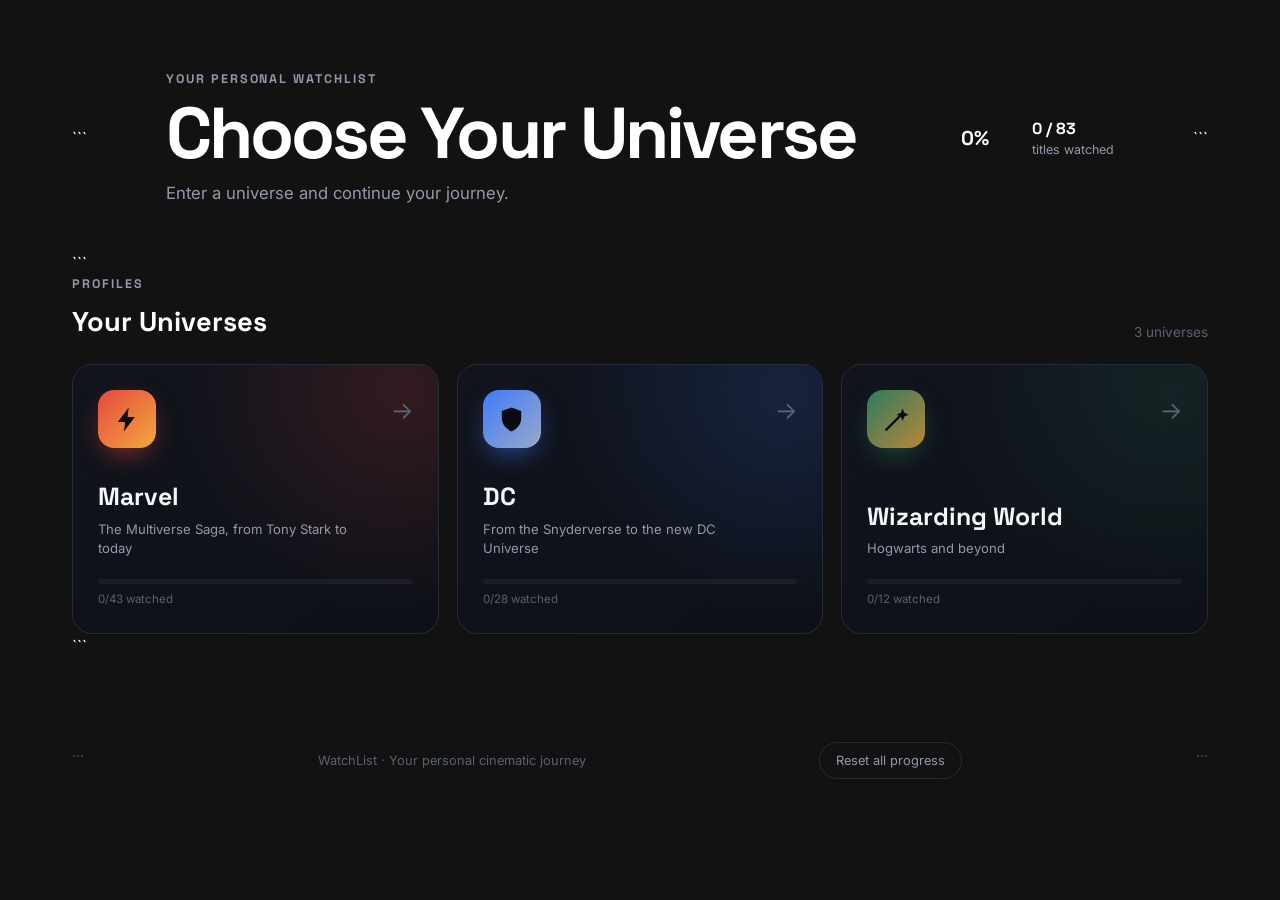
==== universe.html @ a16e3275 "Redesign universe UI, add order toggle & refactor JS Overhauled universe.html with modern layout, fo" ====
﻿<!DOCTYPE html>
<html lang="en">

<head>

    <meta charset="UTF-8">

    <meta name="viewport"
          content="width=device-width, initial-scale=1.0">

    <title>WatchList — Universe</title>


    <!-- Google Fonts -->

    <link rel="preconnect" href="https://fonts.googleapis.com">

    <link rel="preconnect"
          href="https://fonts.gstatic.com"
          crossorigin>

    <link href="https://fonts.googleapis.com/css2?family=Inter:wght@400;500;600;700&family=Space+Grotesk:wght@400;500;600;700&display=swap"
          rel="stylesheet">


    <!-- Main stylesheet -->

    <link rel="stylesheet"
          href="styles.css">


    <style>

            /* =====================================================
           PAGE
        ===================================================== */

            .universe-page {
                --accent: #e6483f;
                --accent-2: #f2a93c;
                min-height: 100vh;
                max-width: 1250px;
                margin: 0 auto;
                padding: 35px 30px 80px;
            }


            /* =====================================================
           BACK BUTTON
        ===================================================== */

            .back-button {
                display: inline-flex;
                align-items: center;
                gap: 7px;
                margin-bottom: 30px;
                padding: 10px 17px;
                border: 1px solid var(--border);
                border-radius: 999px;
                background: rgba(255,255,255,0.03);
                color: var(--text-dim);
                cursor: pointer;
                font-size: 0.78rem;
                font-weight: 600;
                transition: 0.2s ease;
            }


                .back-button:hover {
                    color: var(--text);
                    border-color: var(--accent);
                    transform: translateX(-3px);
                }


            /* =====================================================
           UNIVERSE HERO
        ===================================================== */

            .universe-header {
                position: relative;
                min-height: 300px;
                display: flex;
                align-items: flex-end;
                overflow: hidden;
                padding: 45px;
                border: 1px solid var(--border);
                border-radius: 28px;
                background: radial-gradient( circle at 85% 20%, var(--accent), transparent 32% ), radial-gradient( circle at 15% 100%, var(--accent-2), transparent 30% ), linear-gradient( 135deg, #171a22, #0b0d12 );
            }


                .universe-header::before {
                    content: "";
                    position: absolute;
                    width: 500px;
                    height: 500px;
                    right: -200px;
                    top: -280px;
                    border-radius: 50%;
                    background: var(--accent);
                    opacity: 0.16;
                    filter: blur(60px);
                }


                .universe-header::after {
                    content: "";
                    position: absolute;
                    inset: 0;
                    background: linear-gradient( 90deg, rgba(5,7,10,0.92), rgba(5,7,10,0.55), rgba(5,7,10,0.2) );
                    pointer-events: none;
                }


            .universe-header-content {
                position: relative;
                z-index: 2;
                width: 100%;
            }


            /* =====================================================
           KICKER
        ===================================================== */

            .header-kicker {
                display: inline-block;
                margin: 0 0 12px;
                color: var(--accent);
                font-size: 0.7rem;
                font-weight: 700;
                letter-spacing: 0.2em;
            }


            /* =====================================================
           TITLE
        ===================================================== */

            .universe-title {
                margin: 0;
                font-family: "Space Grotesk", sans-serif;
                font-size: clamp( 3rem, 8vw, 6.5rem );
                line-height: 0.9;
                letter-spacing: -0.06em;
                text-transform: uppercase;
                text-shadow: 0 10px 50px rgba(0,0,0,0.4);
            }


            .universe-tagline {
                max-width: 700px;
                margin: 20px 0 0;
                color: var(--text-dim);
                font-size: 0.95rem;
                line-height: 1.6;
            }


            /* =====================================================
           PROGRESS
        ===================================================== */

            .universe-progress {
                max-width: 700px;
                margin-top: 30px;
            }


            .universe-progress-info {
                display: flex;
                justify-content: space-between;
                gap: 20px;
                margin-bottom: 9px;
                color: var(--text-dim);
                font-size: 0.75rem;
            }


            .universe-progress-bar {
                height: 8px;
                overflow: hidden;
                border-radius: 999px;
                background: rgba(255,255,255,0.08);
            }


            .universe-progress-fill {
                height: 100%;
                width: 0;
                border-radius: inherit;
                background: linear-gradient( 90deg, var(--accent), var(--accent-2) );
                box-shadow: 0 0 18px var(--accent);
                transition: width 0.4s ease;
            }


            /* =====================================================
           MOVIE SECTION
        ===================================================== */

            .movie-section {
                margin-top: 55px;
            }


            .movie-section-header {
                display: flex;
                justify-content: space-between;
                align-items: flex-end;
                gap: 25px;
                margin-bottom: 25px;
            }


                .movie-section-header h2 {
                    margin: 0;
                    font-family: "Space Grotesk", sans-serif;
                    font-size: 1.8rem;
                    letter-spacing: -0.03em;
                }


                .movie-section-header p {
                    margin: 6px 0 0;
                    color: var(--text-faint);
                    font-size: 0.78rem;
                }


            /* =====================================================
           ORDER TOGGLE
        ===================================================== */

            .order-toggle {
                display: flex;
                align-items: center;
                gap: 5px;
                padding: 5px;
                border: 1px solid var(--border);
                border-radius: 999px;
                background: rgba(255,255,255,0.03);
                flex-shrink: 0;
            }


                .order-toggle button {
                    border: none;
                    border-radius: 999px;
                    padding: 10px 16px;
                    background: transparent;
                    color: var(--text-faint);
                    cursor: pointer;
                    font-family: "Inter", sans-serif;
                    font-size: 0.72rem;
                    font-weight: 600;
                    transition: 0.2s ease;
                }


                    .order-toggle button:hover {
                        color: var(--text);
                    }


                    .order-toggle button.active {
                        background: var(--accent);
                        color: #ffffff;
                        box-shadow: 0 4px 15px rgba(0,0,0,0.25);
                    }


            /* =====================================================
           MOVIE GROUP
        ===================================================== */

            .movie-group {
                margin-bottom: 40px;
            }


            .movie-group-title {
                display: flex;
                align-items: center;
                gap: 12px;
                margin: 0 0 15px;
                color: var(--text-dim);
                font-family: "Space Grotesk", sans-serif;
                font-size: 0.95rem;
                letter-spacing: 0.02em;
            }


                .movie-group-title::before {
                    content: "";
                    display: block;
                    width: 4px;
                    height: 20px;
                    border-radius: 4px;
                    background: linear-gradient( var(--accent), var(--accent-2) );
                }


            /* =====================================================
           MOVIE LIST
        ===================================================== */

            .movie-list {
                display: grid;
                gap: 10px;
            }


            /* =====================================================
           MOVIE CARD
        ===================================================== */

            .movie-card {
                position: relative;
                display: grid;
                grid-template-columns: 58px minmax(0,1fr) auto;
                align-items: center;
                gap: 18px;
                padding: 17px 20px;
                border: 1px solid var(--border);
                border-radius: 16px;
                background: linear-gradient( 120deg, rgba(255,255,255,0.035), rgba(255,255,255,0.015) );
                overflow: hidden;
                transition: transform 0.2s ease, border-color 0.2s ease, background 0.2s ease;
            }


                .movie-card::before {
                    content: "";
                    position: absolute;
                    left: 0;
                    top: 0;
                    bottom: 0;
                    width: 3px;
                    background: linear-gradient( var(--accent), var(--accent-2) );
                    opacity: 0;
                    transition: opacity 0.2s ease;
                }


                .movie-card:hover {
                    transform: translateX(5px);
                    border-color: color-mix( in srgb, var(--accent) 55%, var(--border) );
                    background: rgba(255,255,255,0.055);
                }


                    .movie-card:hover::before {
                        opacity: 1;
                    }


            /* =====================================================
           MOVIE NUMBER
        ===================================================== */

            .movie-number {
                display: grid;
                place-items: center;
                width: 48px;
                height: 48px;
                border: 1px solid var(--border);
                border-radius: 13px;
                background: rgba(255,255,255,0.04);
                color: var(--text-faint);
                font-family: "Space Grotesk", sans-serif;
                font-size: 0.9rem;
                font-weight: 700;
            }


            /* =====================================================
           MOVIE INFO
        ===================================================== */

            .movie-info {
                min-width: 0;
            }


            .movie-title {
                margin: 0;
                color: var(--text);
                font-family: "Space Grotesk", sans-serif;
                font-size: 1rem;
                font-weight: 600;
                line-height: 1.35;
            }


            .movie-year {
                margin-left: 8px;
                color: var(--text-faint);
                font-family: "Inter", sans-serif;
                font-size: 0.72rem;
                font-weight: 400;
            }


            .movie-description {
                max-width: 750px;
                margin: 5px 0 0;
                color: var(--text-faint);
                font-size: 0.76rem;
                line-height: 1.5;
            }


            /* =====================================================
           DETAILS
        ===================================================== */

            .movie-details {
                display: flex;
                align-items: center;
                justify-content: flex-end;
                gap: 9px;
                flex-wrap: wrap;
            }


            /* =====================================================
           RATING
        ===================================================== */

            .rating-wrapper {
                display: flex;
                align-items: center;
                gap: 5px;
            }


            .rating-label {
                color: var(--text-faint);
                font-size: 0.65rem;
                white-space: nowrap;
            }


            .rating-stars {
                display: flex;
                align-items: center;
            }


            .rating-star {
                border: none;
                padding: 1px;
                background: transparent;
                color: var(--accent-2);
                cursor: pointer;
                font-size: 1rem;
                line-height: 1;
                transition: transform 0.15s ease;
            }


                .rating-star:hover {
                    transform: scale(1.2);
                }


            /* =====================================================
           BUTTONS
        ===================================================== */

            .trailer-button,
            .status-button {
                border: 1px solid var(--border);
                border-radius: 999px;
                padding: 8px 13px;
                cursor: pointer;
                font-family: "Inter", sans-serif;
                font-size: 0.68rem;
                font-weight: 600;
                transition: 0.2s ease;
                white-space: nowrap;
            }


            .trailer-button {
                background: rgba(255,255,255,0.03);
                color: var(--text-dim);
            }


                .trailer-button:hover {
                    border-color: var(--accent);
                    color: var(--text);
                    background: rgba(255,255,255,0.06);
                }


            /* =====================================================
           STATUS
        ===================================================== */

            .status-button {
                background: var(--surface-2);
                color: var(--text-dim);
            }


            .status-not-watched {
                color: var(--text-faint);
            }


            .status-halfway {
                border-color: #f2a93c;
                background: rgba(242,169,60,0.12);
                color: #f2a93c;
            }


            .status-watched {
                border-color: #4caf83;
                background: rgba(76,175,131,0.12);
                color: #72d5a7;
            }


            /* =====================================================
           CHRONOLOGICAL MODE
        ===================================================== */

            #movieGroups > .movie-list {
                margin-top: 5px;
            }


            /* =====================================================
           EMPTY STATE
        ===================================================== */

            .empty-state {
                padding: 50px 25px;
                border: 1px dashed var(--border);
                border-radius: 18px;
                color: var(--text-faint);
                text-align: center;
            }


            /* =====================================================
           MOBILE
        ===================================================== */

            @media (max-width: 900px) {

                .movie-card {
                    grid-template-columns: 50px minmax(0,1fr);
                }


                .movie-details {
                    grid-column: 2;
                    justify-content: flex-start;
                }
            }


            @media (max-width: 700px) {

                .universe-page {
                    padding: 22px 15px 50px;
                }


                .universe-header {
                    min-height: 280px;
                    padding: 30px 25px;
                    border-radius: 22px;
                }


                .universe-title {
                    font-size: clamp( 2.7rem, 16vw, 4.5rem );
                }


                .movie-section-header {
                    align-items: flex-start;
                    flex-direction: column;
                }


                .order-toggle {
                    width: 100%;
                }


                    .order-toggle button {
                        flex: 1;
                    }


                .movie-card {
                    grid-template-columns: 43px minmax(0,1fr);
                    gap: 13px;
                    padding: 15px;
                }


                .movie-number {
                    width: 40px;
                    height: 40px;
                }


                .movie-details {
                    grid-column: 2;
                    gap: 7px;
                }


                .movie-description {
                    font-size: 0.72rem;
                }


                .rating-wrapper {
                    width: 100%;
                }
            }


            @media (max-width: 430px) {

                .trailer-button,
                .status-button {
                    padding: 7px 10px;
                    font-size: 0.63rem;
                }


                .rating-label {
                    display: none;
                }
            }
    </style>

</head>


<body>


    <main id="universePage"
          class="universe-page">


        <!-- ===================================================
             BACK
        ==================================================== -->

        <button id="backButton"
                class="back-button"
                type="button">

            ← Back to Universes

        </button>


        <!-- ===================================================
             UNIVERSE HERO
        ==================================================== -->

        <section class="universe-header">

            <div class="universe-header-content">

                <div class="header-kicker">
                    YOUR UNIVERSE
                </div>


                <h1 id="universeTitle"
                    class="universe-title">
                    Loading...
                </h1>


                <p id="universeTagline"
                   class="universe-tagline">
                </p>


                <!-- PROGRESS -->

                <div class="universe-progress">

                    <div class="universe-progress-info">

                        <span>
                            Your Progress
                        </span>


                        <span id="universeProgressText">
                            0 watched · 0 halfway · 0 remaining
                        </span>

                    </div>


                    <div class="universe-progress-bar">

                        <div id="universeProgressFill"
                             class="universe-progress-fill">
                        </div>

                    </div>

                </div>

            </div>

        </section>


        <!-- ===================================================
             MOVIES
        ==================================================== -->

        <section class="movie-section">


            <div class="movie-section-header">

                <div>

                    <h2>
                        Watch Order
                    </h2>

                    <p>
                        Choose how you want to experience this universe.
                    </p>

                </div>


                <!--
                  universe.js automatically inserts:

                  Release Order
                  Chronological

                  here.
                -->

            </div>


            <!-- MOVIES ARE GENERATED BY universe.js -->

            <div id="movieGroups">

            </div>


        </section>


    </main>


    <!-- =====================================================
         DATA
    ====================================================== -->

    <script src="data.js"></script>


    <!-- =====================================================
         UNIVERSE LOGIC
    ====================================================== -->

    <script src="universe.js"></script>


</body>

</html>
---- styles.css ----
:root {
    --bg: #08090d;
    --surface: #11141d;
    --surface-2: #191e2a;
    --border: #252b39;
    --text: #f5f6f8;
    --text-dim: #9199aa;
    --text-faint: #596173;
    --font-display: "Space Grotesk", "Inter", sans-serif;
    --font-body: "Inter", sans-serif;
}

* {
    box-sizing: border-box;
}

html {
    color-scheme: dark;
}

body {
    margin: 0;
    min-height: 100vh;
    background: radial-gradient( circle at 10% 0%, rgba(230, 72, 63, 0.12), transparent 35% ), ``` radial-gradient( circle at 90% 0%, rgba(62, 123, 250, 0.12), transparent 35% ), var(--bg);
    ``` color: var(--text);
    font-family: var(--font-body);
    line-height: 1.5;
    overflow-x: hidden;
}

button {
    font: inherit;
}

/* ---------------------------------------------------------
HEADER
--------------------------------------------------------- */

.main-header {
    max-width: 1200px;
    margin: 0 auto;
    padding: 70px 32px 45px;
    display: flex;
    align-items: center;
    justify-content: space-between;
    gap: 40px;
}

.header-kicker,
.section-kicker {
    margin: 0 0 8px;
    font-family: var(--font-display);
    font-size: 0.78rem;
    font-weight: 700;
    letter-spacing: 0.16em;
    color: var(--text-dim);
}

.main-header h1 {
    margin: 0 0 12px;
    font-family: var(--font-display);
    font-size: clamp(2.4rem, 6vw, 4.5rem);
    line-height: 1;
    letter-spacing: -0.04em;
}

.header-subtitle {
    margin: 0;
    color: var(--text-dim);
    font-size: 1.05rem;
}

/* ---------------------------------------------------------
OVERALL PROGRESS
--------------------------------------------------------- */

.overall-progress {
    display: flex;
    align-items: center;
    gap: 16px;
    min-width: 180px;
}

.progress-circle {
    width: 82px;
    height: 82px;
    border-radius: 50%;
    display: grid;
    place-items: center;
    background: ``` radial-gradient( circle, var(--bg) 58%, transparent 60% ), conic-gradient( #3e7bfa 0deg, #3e7bfa 0deg, var(--surface-2) 0deg );
    ```
}

    .progress-circle span {
        font-family: var(--font-display);
        font-size: 1.25rem;
        font-weight: 700;
    }

.overall-progress strong {
    display: block;
    font-family: var(--font-display);
    font-size: 1rem;
}

.overall-progress small {
    display: block;
    color: var(--text-dim);
    font-size: 0.78rem;
}

/* ---------------------------------------------------------
MAIN
--------------------------------------------------------- */

main {
    max-width: 1200px;
    margin: 0 auto;
    padding: 0 32px 60px;
}

.profiles-section {
    width: 100%;
}

.section-heading {
    display: flex;
    align-items: end;
    justify-content: space-between;
    margin-bottom: 22px;
}

    .section-heading h2 {
        margin: 0;
        font-family: var(--font-display);
        font-size: 1.7rem;
    }

    .section-heading span {
        color: var(--text-faint);
        font-size: 0.85rem;
    }

/* ---------------------------------------------------------
PROFILE GRID
--------------------------------------------------------- */

.profiles-grid {
    display: grid;
    grid-template-columns: repeat( auto-fit, minmax(280px, 1fr) );
    gap: 18px;
}

/* ---------------------------------------------------------
PROFILE CARD
--------------------------------------------------------- */

.profile-card {
    position: relative;
    min-height: 230px;
    overflow: hidden;
    padding: 0;
    border: 1px solid var(--border);
    border-radius: 20px;
    background: linear-gradient( 145deg, var(--surface), #0d1017 );
    color: var(--text);
    text-align: left;
    cursor: pointer;
    transition: transform 0.2s ease, border-color 0.2s ease, box-shadow 0.2s ease;
}

    .profile-card:hover {
        transform: translateY(-5px) scale(1.01);
        border-color: var(--accent);
        box-shadow: 0 18px 45px -20px var(--accent);
    }

.profile-background {
    position: absolute;
    inset: 0;
    background: radial-gradient( circle at 90% 10%, var(--accent), transparent 55% );
    opacity: 0.16;
    transition: opacity 0.2s ease;
}

.profile-card:hover
.profile-background {
    opacity: 0.27;
}

.profile-content {
    position: relative;
    z-index: 1;
    height: 100%;
    min-height: 230px;
    padding: 25px;
    display: flex;
    flex-direction: column;
}

.profile-icon {
    width: 58px;
    height: 58px;
    display: grid;
    place-items: center;
    border-radius: 16px;
    background: linear-gradient( 135deg, var(--accent), var(--accent-2) );
    color: #090b10;
    box-shadow: 0 10px 30px -12px var(--accent);
}

    .profile-icon svg {
        width: 29px;
        height: 29px;
        fill: currentColor;
    }

.profile-info {
    margin-top: auto;
    padding-top: 30px;
}

    .profile-info h3 {
        margin: 0 0 4px;
        font-family: var(--font-display);
        font-size: 1.55rem;
        font-weight: 700;
    }

    .profile-info p {
        margin: 0;
        max-width: 34ch;
        color: var(--text-dim);
        font-size: 0.82rem;
    }

/* ---------------------------------------------------------
PROFILE PROGRESS
--------------------------------------------------------- */

.profile-stats {
    margin-top: 20px;
}

.profile-progress {
    height: 5px;
    overflow: hidden;
    border-radius: 99px;
    background: var(--surface-2);
}

.profile-progress-fill {
    height: 100%;
    border-radius: inherit;
    background: linear-gradient( 90deg, var(--accent), var(--accent-2) );
    transition: width 0.4s ease;
}

.profile-numbers {
    margin-top: 7px;
    display: flex;
    justify-content: space-between;
    color: var(--text-faint);
    font-size: 0.72rem;
}

.profile-arrow {
    position: absolute;
    right: 25px;
    top: 28px;
    font-size: 1.5rem;
    color: var(--text-faint);
    transition: transform 0.2s ease, color 0.2s ease;
}

.profile-card:hover
.profile-arrow {
    transform: translateX(5px);
    color: var(--text);
}

/* ---------------------------------------------------------
FOOTER
--------------------------------------------------------- */

.site-footer {
    max-width: 1200px;
    margin: 0 auto;
    padding: 20px 32px 60px;
    display: flex;
    justify-content: space-between;
    align-items: center;
    gap: 20px;
    color: var(--text-faint);
    font-size: 0.8rem;
}

.reset-btn {
    padding: 8px 16px;
    border: 1px solid var(--border);
    border-radius: 99px;
    background: transparent;
    color: var(--text-dim);
    cursor: pointer;
    transition: border-color 0.2s ease, color 0.2s ease;
}

    .reset-btn:hover {
        border-color: var(--text-dim);
        color: var(--text);
    }

/* ---------------------------------------------------------
MOBILE
--------------------------------------------------------- */

@media (max-width: 700px) {

    .main-header {
        ``` padding: 45px 20px 35px;
        flex-direction: column;
        align-items: flex-start;
        ```
    }

    main {
        ``` padding: 0 20px 40px;
        ```
    }

    .profiles-grid {
        ``` grid-template-columns: 1fr;
        ```
    }

    .site-footer {
        ``` padding: 20px;
        flex-direction: column;
        align-items: flex-start;
        ```
    }
}
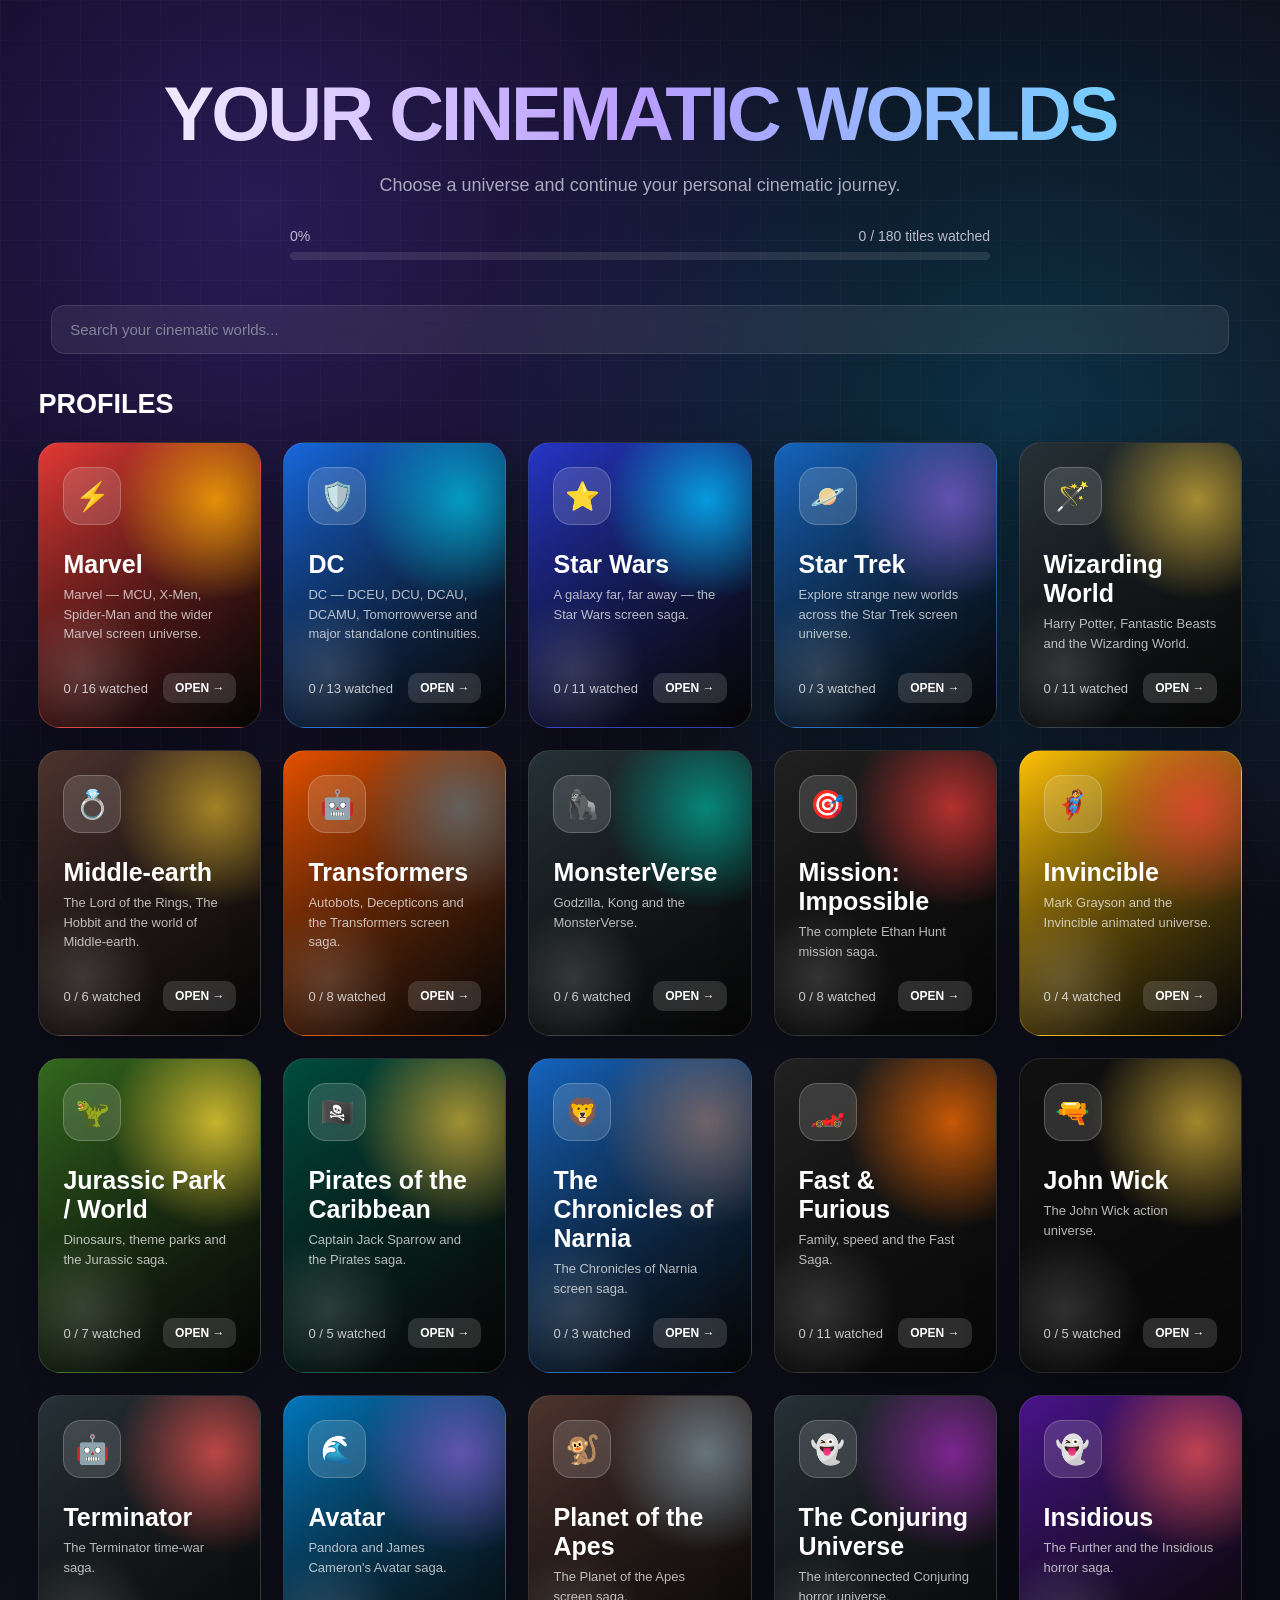
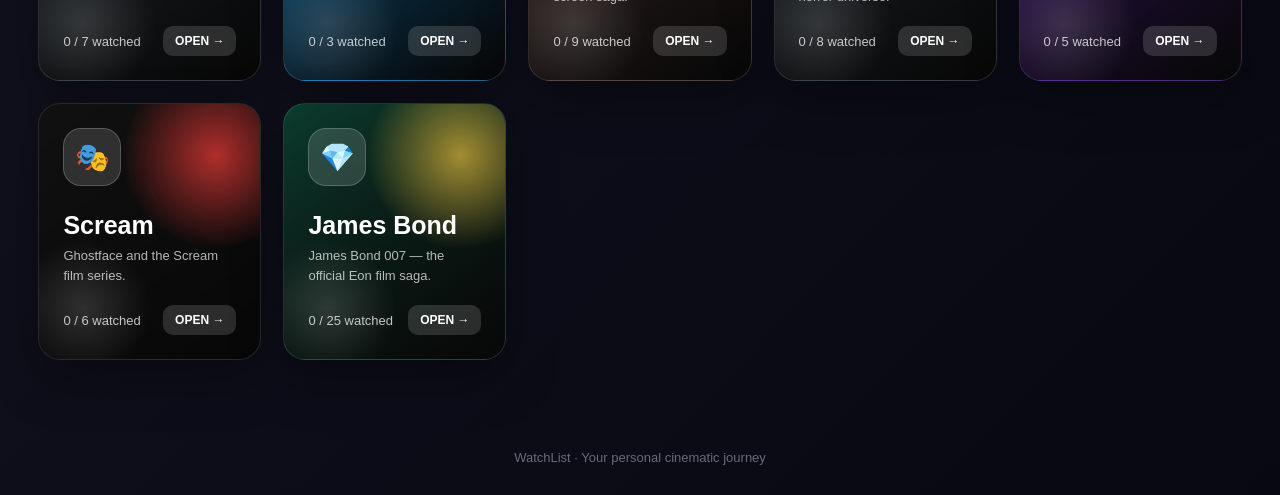
==== commit 5ca289c8: "Modernize UI and restructure data for Cinematic Worlds Refactored codebase to unify and modernize th" ====
--- a/universe.html
+++ b/universe.html
@@ -1,792 +1,475 @@
 ﻿<!DOCTYPE html>
 <html lang="en">
-
 <head>
-
     <meta charset="UTF-8">
-
-    <meta name="viewport"
-          content="width=device-width, initial-scale=1.0">
-
-    <title>WatchList — Universe</title>
-
-
-    <!-- Google Fonts -->
-
-    <link rel="preconnect" href="https://fonts.googleapis.com">
-
-    <link rel="preconnect"
-          href="https://fonts.gstatic.com"
-          crossorigin>
-
-    <link href="https://fonts.googleapis.com/css2?family=Inter:wght@400;500;600;700&family=Space+Grotesk:wght@400;500;600;700&display=swap"
-          rel="stylesheet">
-
-
-    <!-- Main stylesheet -->
-
-    <link rel="stylesheet"
-          href="styles.css">
-
+    <meta name="viewport" content="width=device-width, initial-scale=1.0">
+    <title>WatchList — Your Cinematic Worlds</title>
 
     <style>
-
-            /* =====================================================
-           PAGE
-        ===================================================== */
-
-            .universe-page {
-                --accent: #e6483f;
-                --accent-2: #f2a93c;
-                min-height: 100vh;
-                max-width: 1250px;
-                margin: 0 auto;
-                padding: 35px 30px 80px;
-            }
-
-
-            /* =====================================================
-           BACK BUTTON
-        ===================================================== */
-
-            .back-button {
-                display: inline-flex;
-                align-items: center;
-                gap: 7px;
-                margin-bottom: 30px;
-                padding: 10px 17px;
-                border: 1px solid var(--border);
-                border-radius: 999px;
-                background: rgba(255,255,255,0.03);
-                color: var(--text-dim);
-                cursor: pointer;
-                font-size: 0.78rem;
-                font-weight: 600;
-                transition: 0.2s ease;
-            }
-
-
-                .back-button:hover {
-                    color: var(--text);
-                    border-color: var(--accent);
-                    transform: translateX(-3px);
-                }
-
-
-            /* =====================================================
-           UNIVERSE HERO
-        ===================================================== */
-
-            .universe-header {
-                position: relative;
-                min-height: 300px;
-                display: flex;
-                align-items: flex-end;
-                overflow: hidden;
-                padding: 45px;
-                border: 1px solid var(--border);
-                border-radius: 28px;
-                background: radial-gradient( circle at 85% 20%, var(--accent), transparent 32% ), radial-gradient( circle at 15% 100%, var(--accent-2), transparent 30% ), linear-gradient( 135deg, #171a22, #0b0d12 );
-            }
-
-
-                .universe-header::before {
-                    content: "";
-                    position: absolute;
-                    width: 500px;
-                    height: 500px;
-                    right: -200px;
-                    top: -280px;
-                    border-radius: 50%;
-                    background: var(--accent);
-                    opacity: 0.16;
-                    filter: blur(60px);
-                }
-
-
-                .universe-header::after {
-                    content: "";
-                    position: absolute;
-                    inset: 0;
-                    background: linear-gradient( 90deg, rgba(5,7,10,0.92), rgba(5,7,10,0.55), rgba(5,7,10,0.2) );
-                    pointer-events: none;
-                }
-
-
-            .universe-header-content {
-                position: relative;
-                z-index: 2;
-                width: 100%;
-            }
-
-
-            /* =====================================================
-           KICKER
-        ===================================================== */
-
-            .header-kicker {
-                display: inline-block;
-                margin: 0 0 12px;
-                color: var(--accent);
-                font-size: 0.7rem;
-                font-weight: 700;
-                letter-spacing: 0.2em;
-            }
-
-
-            /* =====================================================
-           TITLE
-        ===================================================== */
-
-            .universe-title {
+        * {
+            box-sizing: border-box;
+        }
+
+        html {
+            scroll-behavior: smooth;
+        }
+
+        body {
+            margin: 0;
+            min-height: 100vh;
+            font-family: Arial, Helvetica, sans-serif;
+            color: white;
+            background: radial-gradient(circle at 20% 10%, rgba(120, 70, 255, .28), transparent 30%), radial-gradient(circle at 80% 20%, rgba(0, 200, 255, .18), transparent 28%), linear-gradient(135deg, #080812, #10101d 50%, #080812);
+        }
+
+            body::before {
+                content: "";
+                position: fixed;
+                inset: 0;
+                pointer-events: none;
+                background: linear-gradient(rgba(255,255,255,.025) 1px, transparent 1px), linear-gradient(90deg, rgba(255,255,255,.025) 1px, transparent 1px);
+                background-size: 40px 40px;
+            }
+
+        .hero {
+            position: relative;
+            padding: 70px 30px 45px;
+            text-align: center;
+        }
+
+            .hero h1 {
                 margin: 0;
-                font-family: "Space Grotesk", sans-serif;
-                font-size: clamp( 3rem, 8vw, 6.5rem );
-                line-height: 0.9;
-                letter-spacing: -0.06em;
-                text-transform: uppercase;
-                text-shadow: 0 10px 50px rgba(0,0,0,0.4);
-            }
-
-
-            .universe-tagline {
+                font-size: clamp(38px, 6vw, 76px);
+                font-weight: 900;
+                letter-spacing: -3px;
+                background: linear-gradient(90deg, #fff, #b99cff, #64dcff);
+                -webkit-background-clip: text;
+                background-clip: text;
+                color: transparent;
+            }
+
+            .hero p {
+                margin: 18px auto 0;
                 max-width: 700px;
-                margin: 20px 0 0;
-                color: var(--text-dim);
-                font-size: 0.95rem;
-                line-height: 1.6;
-            }
-
-
-            /* =====================================================
-           PROGRESS
-        ===================================================== */
-
-            .universe-progress {
-                max-width: 700px;
-                margin-top: 30px;
-            }
-
-
-            .universe-progress-info {
-                display: flex;
-                justify-content: space-between;
-                gap: 20px;
-                margin-bottom: 9px;
-                color: var(--text-dim);
-                font-size: 0.75rem;
-            }
-
-
-            .universe-progress-bar {
-                height: 8px;
-                overflow: hidden;
-                border-radius: 999px;
-                background: rgba(255,255,255,0.08);
-            }
-
-
-            .universe-progress-fill {
-                height: 100%;
-                width: 0;
-                border-radius: inherit;
-                background: linear-gradient( 90deg, var(--accent), var(--accent-2) );
-                box-shadow: 0 0 18px var(--accent);
-                transition: width 0.4s ease;
-            }
-
-
-            /* =====================================================
-           MOVIE SECTION
-        ===================================================== */
-
-            .movie-section {
-                margin-top: 55px;
-            }
-
-
-            .movie-section-header {
-                display: flex;
-                justify-content: space-between;
-                align-items: flex-end;
-                gap: 25px;
-                margin-bottom: 25px;
-            }
-
-
-                .movie-section-header h2 {
-                    margin: 0;
-                    font-family: "Space Grotesk", sans-serif;
-                    font-size: 1.8rem;
-                    letter-spacing: -0.03em;
-                }
-
-
-                .movie-section-header p {
-                    margin: 6px 0 0;
-                    color: var(--text-faint);
-                    font-size: 0.78rem;
-                }
-
-
-            /* =====================================================
-           ORDER TOGGLE
-        ===================================================== */
-
-            .order-toggle {
-                display: flex;
-                align-items: center;
-                gap: 5px;
-                padding: 5px;
-                border: 1px solid var(--border);
-                border-radius: 999px;
-                background: rgba(255,255,255,0.03);
-                flex-shrink: 0;
-            }
-
-
-                .order-toggle button {
-                    border: none;
-                    border-radius: 999px;
-                    padding: 10px 16px;
-                    background: transparent;
-                    color: var(--text-faint);
-                    cursor: pointer;
-                    font-family: "Inter", sans-serif;
-                    font-size: 0.72rem;
-                    font-weight: 600;
-                    transition: 0.2s ease;
-                }
-
-
-                    .order-toggle button:hover {
-                        color: var(--text);
-                    }
-
-
-                    .order-toggle button.active {
-                        background: var(--accent);
-                        color: #ffffff;
-                        box-shadow: 0 4px 15px rgba(0,0,0,0.25);
-                    }
-
-
-            /* =====================================================
-           MOVIE GROUP
-        ===================================================== */
-
-            .movie-group {
-                margin-bottom: 40px;
-            }
-
-
-            .movie-group-title {
-                display: flex;
-                align-items: center;
+                color: #aaaabe;
+                font-size: 18px;
+            }
+
+        .progress-wrap {
+            width: min(700px, 90%);
+            margin: 32px auto 0;
+        }
+
+        .progress-info {
+            display: flex;
+            justify-content: space-between;
+            color: #bcbccc;
+            font-size: 14px;
+            margin-bottom: 8px;
+        }
+
+        .progress-bar {
+            height: 8px;
+            border-radius: 99px;
+            background: rgba(255,255,255,.1);
+            overflow: hidden;
+        }
+
+        .progress-fill {
+            width: 0%;
+            height: 100%;
+            border-radius: inherit;
+            background: linear-gradient(90deg, #8b5cf6, #22d3ee);
+            transition: width .4s ease;
+        }
+
+        .controls {
+            position: relative;
+            z-index: 2;
+            width: min(1200px, 92%);
+            margin: 0 auto 35px;
+            display: flex;
+            gap: 12px;
+        }
+
+        .search {
+            flex: 1;
+            padding: 15px 18px;
+            border-radius: 14px;
+            border: 1px solid rgba(255,255,255,.1);
+            outline: none;
+            color: white;
+            background: rgba(255,255,255,.07);
+            backdrop-filter: blur(15px);
+            font-size: 15px;
+        }
+
+            .search::placeholder {
+                color: #858598;
+            }
+
+        .profiles {
+            position: relative;
+            z-index: 2;
+            width: min(1400px, 94%);
+            margin: auto;
+            padding-bottom: 60px;
+        }
+
+        .section-title {
+            margin: 0 0 22px;
+            font-size: 27px;
+        }
+
+        .grid {
+            display: grid;
+            grid-template-columns: repeat(auto-fill, minmax(220px, 1fr));
+            gap: 22px;
+        }
+
+        .profile {
+            position: relative;
+            min-height: 220px;
+            border-radius: 22px;
+            overflow: hidden;
+            cursor: pointer;
+            border: 1px solid rgba(255,255,255,.1);
+            background: linear-gradient(145deg, var(--accent), #111);
+            box-shadow: 0 18px 50px rgba(0,0,0,.35);
+            transition: transform .25s ease, box-shadow .25s ease, border-color .25s ease;
+        }
+
+            .profile::before {
+                content: "";
+                position: absolute;
+                inset: 0;
+                background: radial-gradient(circle at 80% 20%, var(--accent2), transparent 35%), linear-gradient(145deg, transparent, rgba(0,0,0,.75));
+                opacity: .75;
+            }
+
+            .profile::after {
+                content: "";
+                position: absolute;
+                inset: 0;
+                background: radial-gradient(circle at 20% 80%, rgba(255,255,255,.15), transparent 25%);
+                pointer-events: none;
+            }
+
+            .profile:hover {
+                transform: translateY(-8px) scale(1.015);
+                border-color: rgba(255,255,255,.35);
+                box-shadow: 0 28px 65px rgba(0,0,0,.55);
+            }
+
+        .profile-content {
+            position: relative;
+            z-index: 2;
+            height: 100%;
+            min-height: 220px;
+            padding: 24px;
+            display: flex;
+            flex-direction: column;
+            justify-content: space-between;
+        }
+
+        .profile-icon {
+            width: 58px;
+            height: 58px;
+            border-radius: 18px;
+            display: grid;
+            place-items: center;
+            font-size: 28px;
+            background: rgba(255,255,255,.14);
+            border: 1px solid rgba(255,255,255,.2);
+            backdrop-filter: blur(10px);
+        }
+
+        .profile-name {
+            font-size: 25px;
+            font-weight: 900;
+            margin-top: 25px;
+        }
+
+        .profile-tagline {
+            color: rgba(255,255,255,.7);
+            font-size: 13px;
+            line-height: 1.5;
+            margin-top: 6px;
+        }
+
+        .profile-bottom {
+            display: flex;
+            justify-content: space-between;
+            align-items: center;
+            margin-top: 20px;
+        }
+
+        .count {
+            color: rgba(255,255,255,.75);
+            font-size: 13px;
+        }
+
+        .open {
+            padding: 8px 12px;
+            border-radius: 10px;
+            background: rgba(255,255,255,.14);
+            font-size: 12px;
+            font-weight: bold;
+        }
+
+        .empty {
+            display: none;
+            text-align: center;
+            color: #88889c;
+            padding: 50px;
+        }
+
+        footer {
+            position: relative;
+            z-index: 2;
+            text-align: center;
+            padding: 30px;
+            color: #686879;
+            font-size: 13px;
+        }
+
+        @media (max-width: 600px) {
+            .hero {
+                padding-top: 45px;
+            }
+
+            .grid {
+                grid-template-columns: repeat(2, 1fr);
                 gap: 12px;
-                margin: 0 0 15px;
-                color: var(--text-dim);
-                font-family: "Space Grotesk", sans-serif;
-                font-size: 0.95rem;
-                letter-spacing: 0.02em;
-            }
-
-
-                .movie-group-title::before {
-                    content: "";
-                    display: block;
-                    width: 4px;
-                    height: 20px;
-                    border-radius: 4px;
-                    background: linear-gradient( var(--accent), var(--accent-2) );
-                }
-
-
-            /* =====================================================
-           MOVIE LIST
-        ===================================================== */
-
-            .movie-list {
-                display: grid;
-                gap: 10px;
-            }
-
-
-            /* =====================================================
-           MOVIE CARD
-        ===================================================== */
-
-            .movie-card {
-                position: relative;
-                display: grid;
-                grid-template-columns: 58px minmax(0,1fr) auto;
-                align-items: center;
-                gap: 18px;
-                padding: 17px 20px;
-                border: 1px solid var(--border);
-                border-radius: 16px;
-                background: linear-gradient( 120deg, rgba(255,255,255,0.035), rgba(255,255,255,0.015) );
-                overflow: hidden;
-                transition: transform 0.2s ease, border-color 0.2s ease, background 0.2s ease;
-            }
-
-
-                .movie-card::before {
-                    content: "";
-                    position: absolute;
-                    left: 0;
-                    top: 0;
-                    bottom: 0;
-                    width: 3px;
-                    background: linear-gradient( var(--accent), var(--accent-2) );
-                    opacity: 0;
-                    transition: opacity 0.2s ease;
-                }
-
-
-                .movie-card:hover {
-                    transform: translateX(5px);
-                    border-color: color-mix( in srgb, var(--accent) 55%, var(--border) );
-                    background: rgba(255,255,255,0.055);
-                }
-
-
-                    .movie-card:hover::before {
-                        opacity: 1;
-                    }
-
-
-            /* =====================================================
-           MOVIE NUMBER
-        ===================================================== */
-
-            .movie-number {
-                display: grid;
-                place-items: center;
-                width: 48px;
-                height: 48px;
-                border: 1px solid var(--border);
-                border-radius: 13px;
-                background: rgba(255,255,255,0.04);
-                color: var(--text-faint);
-                font-family: "Space Grotesk", sans-serif;
-                font-size: 0.9rem;
-                font-weight: 700;
-            }
-
-
-            /* =====================================================
-           MOVIE INFO
-        ===================================================== */
-
-            .movie-info {
-                min-width: 0;
-            }
-
-
-            .movie-title {
-                margin: 0;
-                color: var(--text);
-                font-family: "Space Grotesk", sans-serif;
-                font-size: 1rem;
-                font-weight: 600;
-                line-height: 1.35;
-            }
-
-
-            .movie-year {
-                margin-left: 8px;
-                color: var(--text-faint);
-                font-family: "Inter", sans-serif;
-                font-size: 0.72rem;
-                font-weight: 400;
-            }
-
-
-            .movie-description {
-                max-width: 750px;
-                margin: 5px 0 0;
-                color: var(--text-faint);
-                font-size: 0.76rem;
-                line-height: 1.5;
-            }
-
-
-            /* =====================================================
-           DETAILS
-        ===================================================== */
-
-            .movie-details {
-                display: flex;
-                align-items: center;
-                justify-content: flex-end;
-                gap: 9px;
-                flex-wrap: wrap;
-            }
-
-
-            /* =====================================================
-           RATING
-        ===================================================== */
-
-            .rating-wrapper {
-                display: flex;
-                align-items: center;
-                gap: 5px;
-            }
-
-
-            .rating-label {
-                color: var(--text-faint);
-                font-size: 0.65rem;
-                white-space: nowrap;
-            }
-
-
-            .rating-stars {
-                display: flex;
-                align-items: center;
-            }
-
-
-            .rating-star {
-                border: none;
-                padding: 1px;
-                background: transparent;
-                color: var(--accent-2);
-                cursor: pointer;
-                font-size: 1rem;
-                line-height: 1;
-                transition: transform 0.15s ease;
-            }
-
-
-                .rating-star:hover {
-                    transform: scale(1.2);
-                }
-
-
-            /* =====================================================
-           BUTTONS
-        ===================================================== */
-
-            .trailer-button,
-            .status-button {
-                border: 1px solid var(--border);
-                border-radius: 999px;
-                padding: 8px 13px;
-                cursor: pointer;
-                font-family: "Inter", sans-serif;
-                font-size: 0.68rem;
-                font-weight: 600;
-                transition: 0.2s ease;
-                white-space: nowrap;
-            }
-
-
-            .trailer-button {
-                background: rgba(255,255,255,0.03);
-                color: var(--text-dim);
-            }
-
-
-                .trailer-button:hover {
-                    border-color: var(--accent);
-                    color: var(--text);
-                    background: rgba(255,255,255,0.06);
-                }
-
-
-            /* =====================================================
-           STATUS
-        ===================================================== */
-
-            .status-button {
-                background: var(--surface-2);
-                color: var(--text-dim);
-            }
-
-
-            .status-not-watched {
-                color: var(--text-faint);
-            }
-
-
-            .status-halfway {
-                border-color: #f2a93c;
-                background: rgba(242,169,60,0.12);
-                color: #f2a93c;
-            }
-
-
-            .status-watched {
-                border-color: #4caf83;
-                background: rgba(76,175,131,0.12);
-                color: #72d5a7;
-            }
-
-
-            /* =====================================================
-           CHRONOLOGICAL MODE
-        ===================================================== */
-
-            #movieGroups > .movie-list {
-                margin-top: 5px;
-            }
-
-
-            /* =====================================================
-           EMPTY STATE
-        ===================================================== */
-
-            .empty-state {
-                padding: 50px 25px;
-                border: 1px dashed var(--border);
-                border-radius: 18px;
-                color: var(--text-faint);
-                text-align: center;
-            }
-
-
-            /* =====================================================
-           MOBILE
-        ===================================================== */
-
-            @media (max-width: 900px) {
-
-                .movie-card {
-                    grid-template-columns: 50px minmax(0,1fr);
-                }
-
-
-                .movie-details {
-                    grid-column: 2;
-                    justify-content: flex-start;
-                }
-            }
-
-
-            @media (max-width: 700px) {
-
-                .universe-page {
-                    padding: 22px 15px 50px;
-                }
-
-
-                .universe-header {
-                    min-height: 280px;
-                    padding: 30px 25px;
-                    border-radius: 22px;
-                }
-
-
-                .universe-title {
-                    font-size: clamp( 2.7rem, 16vw, 4.5rem );
-                }
-
-
-                .movie-section-header {
-                    align-items: flex-start;
-                    flex-direction: column;
-                }
-
-
-                .order-toggle {
-                    width: 100%;
-                }
-
-
-                    .order-toggle button {
-                        flex: 1;
-                    }
-
-
-                .movie-card {
-                    grid-template-columns: 43px minmax(0,1fr);
-                    gap: 13px;
-                    padding: 15px;
-                }
-
-
-                .movie-number {
-                    width: 40px;
-                    height: 40px;
-                }
-
-
-                .movie-details {
-                    grid-column: 2;
-                    gap: 7px;
-                }
-
-
-                .movie-description {
-                    font-size: 0.72rem;
-                }
-
-
-                .rating-wrapper {
-                    width: 100%;
-                }
-            }
-
-
-            @media (max-width: 430px) {
-
-                .trailer-button,
-                .status-button {
-                    padding: 7px 10px;
-                    font-size: 0.63rem;
-                }
-
-
-                .rating-label {
-                    display: none;
-                }
-            }
+            }
+
+            .profile {
+                min-height: 190px;
+            }
+
+            .profile-content {
+                min-height: 190px;
+                padding: 16px;
+            }
+
+            .profile-name {
+                font-size: 19px;
+            }
+
+            .profile-tagline {
+                display: none;
+            }
+
+            .profile-icon {
+                width: 45px;
+                height: 45px;
+                font-size: 22px;
+            }
+        }
     </style>
-
 </head>
 
-
 <body>
 
-
-    <main id="universePage"
-          class="universe-page">
-
-
-        <!-- ===================================================
-             BACK
-        ==================================================== -->
-
-        <button id="backButton"
-                class="back-button"
-                type="button">
-
-            ← Back to Universes
-
-        </button>
-
-
-        <!-- ===================================================
-             UNIVERSE HERO
-        ==================================================== -->
-
-        <section class="universe-header">
-
-            <div class="universe-header-content">
-
-                <div class="header-kicker">
-                    YOUR UNIVERSE
+    <header class="hero">
+        <h1>YOUR CINEMATIC WORLDS</h1>
+
+        <p>
+            Choose a universe and continue your personal cinematic journey.
+        </p>
+
+        <div class="progress-wrap">
+            <div class="progress-info">
+                <span id="progressPercent">0%</span>
+                <span id="progressText">0 / 0 titles watched</span>
+            </div>
+
+            <div class="progress-bar">
+                <div class="progress-fill" id="progressFill"></div>
+            </div>
+        </div>
+    </header>
+
+    <div class="controls">
+        <input class="search"
+               id="search"
+               type="text"
+               placeholder="Search your cinematic worlds...">
+    </div>
+
+    <main class="profiles">
+
+        <h2 class="section-title">PROFILES</h2>
+
+        <div class="grid" id="universeGrid"></div>
+
+        <div class="empty" id="empty">
+            No cinematic world found.
+        </div>
+
+    </main>
+
+    <footer>
+        WatchList · Your personal cinematic journey
+    </footer>
+
+    <script src="./data.js"></script>
+
+    <script>
+    const grid = document.getElementById("universeGrid");
+    const search = document.getElementById("search");
+    const empty = document.getElementById("empty");
+
+    const ICONS = {
+        bolt: "⚡",
+        shield: "🛡️",
+        star: "⭐",
+        planet: "🪐",
+        wand: "🪄",
+        ring: "💍",
+        robot: "🤖",
+        gorilla: "🦍",
+        target: "🎯",
+        hero: "🦸",
+        dino: "🦖",
+        pirate: "🏴‍☠️",
+        lion: "🦁",
+        car: "🏎️",
+        gun: "🔫",
+        water: "🌊",
+        ape: "🐒",
+        ghost: "👻",
+        mask: "🎭",
+        diamond: "💎"
+    };
+
+    function allItems(universe) {
+        return universe.groups.flatMap(group => group.items);
+    }
+
+    function getStatus(item) {
+        try {
+            const saved = JSON.parse(localStorage.getItem("watchlist-progress") || "{}");
+            return saved[item.id]?.status || "not-watched";
+        } catch {
+            return "not-watched";
+        }
+    }
+
+    function getUniverseStats(universe) {
+        const items = allItems(universe);
+
+        const watched = items.filter(item =>
+            getStatus(item) === "watched"
+        ).length;
+
+        return {
+            total: items.length,
+            watched
+        };
+    }
+
+    function render(list = UNIVERSES) {
+
+        grid.innerHTML = "";
+
+        if (!list.length) {
+            empty.style.display = "block";
+            return;
+        }
+
+        empty.style.display = "none";
+
+        list.forEach(universe => {
+
+            const stats = getUniverseStats(universe);
+
+            const card = document.createElement("div");
+            card.className = "profile";
+
+            card.style.setProperty("--accent", universe.accent);
+            card.style.setProperty("--accent2", universe.accent2);
+
+            card.innerHTML = `
+                <div class="profile-content">
+
+                    <div>
+                        <div class="profile-icon">
+                            ${ICONS[universe.icon] || "🎬"}
+                        </div>
+
+                        <div class="profile-name">
+                            ${universe.name}
+                        </div>
+
+                        <div class="profile-tagline">
+                            ${universe.tagline}
+                        </div>
+                    </div>
+
+                    <div class="profile-bottom">
+
+                        <div class="count">
+                            ${stats.watched} / ${stats.total} watched
+                        </div>
+
+                        <div class="open">
+                            OPEN →
+                        </div>
+
+                    </div>
+
                 </div>
-
-
-                <h1 id="universeTitle"
-                    class="universe-title">
-                    Loading...
-                </h1>
-
-
-                <p id="universeTagline"
-                   class="universe-tagline">
-                </p>
-
-
-                <!-- PROGRESS -->
-
-                <div class="universe-progress">
-
-                    <div class="universe-progress-info">
-
-                        <span>
-                            Your Progress
-                        </span>
-
-
-                        <span id="universeProgressText">
-                            0 watched · 0 halfway · 0 remaining
-                        </span>
-
-                    </div>
-
-
-                    <div class="universe-progress-bar">
-
-                        <div id="universeProgressFill"
-                             class="universe-progress-fill">
-                        </div>
-
-                    </div>
-
-                </div>
-
-            </div>
-
-        </section>
-
-
-        <!-- ===================================================
-             MOVIES
-        ==================================================== -->
-
-        <section class="movie-section">
-
-
-            <div class="movie-section-header">
-
-                <div>
-
-                    <h2>
-                        Watch Order
-                    </h2>
-
-                    <p>
-                        Choose how you want to experience this universe.
-                    </p>
-
-                </div>
-
-
-                <!--
-                  universe.js automatically inserts:
-
-                  Release Order
-                  Chronological
-
-                  here.
-                -->
-
-            </div>
-
-
-            <!-- MOVIES ARE GENERATED BY universe.js -->
-
-            <div id="movieGroups">
-
-            </div>
-
-
-        </section>
-
-
-    </main>
-
-
-    <!-- =====================================================
-         DATA
-    ====================================================== -->
-
-    <script src="data.js"></script>
-
-
-    <!-- =====================================================
-         UNIVERSE LOGIC
-    ====================================================== -->
-
-    <script src="universe.js"></script>
-
+            `;
+
+            card.addEventListener("click", () => {
+                window.location.href =
+                    `./universe.html?universe=${encodeURIComponent(universe.id)}`;
+            });
+
+            grid.appendChild(card);
+        });
+    }
+
+    function updateOverallProgress() {
+
+        const items = UNIVERSES.flatMap(allItems);
+
+        const watched = items.filter(item =>
+            getStatus(item) === "watched"
+        ).length;
+
+        const total = items.length;
+
+        const percent = total
+            ? Math.round((watched / total) * 100)
+            : 0;
+
+        document.getElementById("progressPercent").textContent =
+            `${percent}%`;
+
+        document.getElementById("progressText").textContent =
+            `${watched} / ${total} titles watched`;
+
+        document.getElementById("progressFill").style.width =
+            `${percent}%`;
+    }
+
+    search.addEventListener("input", () => {
+
+        const value = search.value.toLowerCase().trim();
+
+        const filtered = UNIVERSES.filter(universe =>
+            universe.name.toLowerCase().includes(value) ||
+            universe.tagline.toLowerCase().includes(value)
+        );
+
+        render(filtered);
+    });
+
+    render();
+    updateOverallProgress();
+    </script>
 
 </body>
-
 </html>
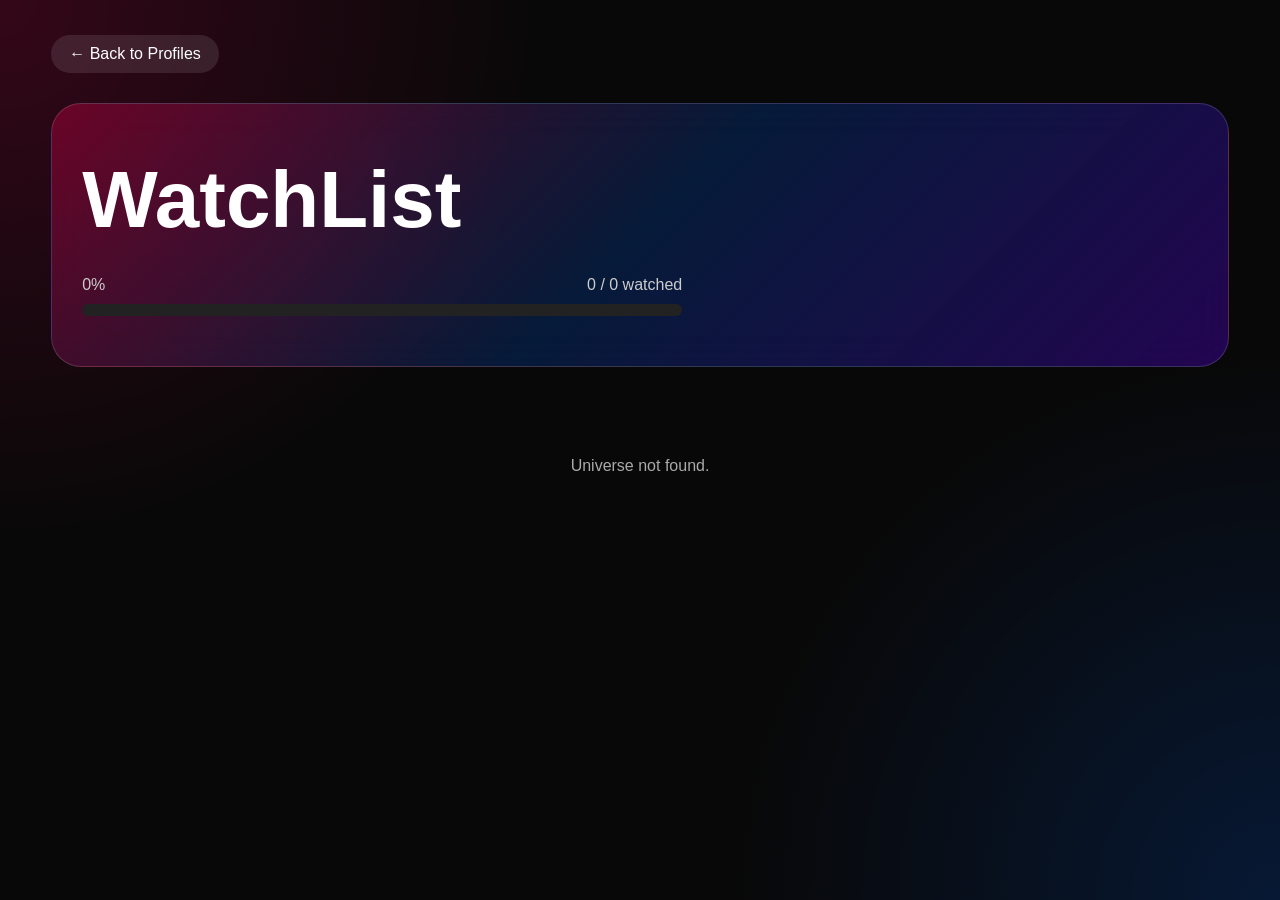
==== commit 00dbecfc: "Refactor data & redesign UI for modern look and features Refactored data.js to use a new universes a" ====
--- a/universe.html
+++ b/universe.html
@@ -1,475 +1,756 @@
 ﻿<!DOCTYPE html>
 <html lang="en">
+
 <head>
+
     <meta charset="UTF-8">
-    <meta name="viewport" content="width=device-width, initial-scale=1.0">
-    <title>WatchList — Your Cinematic Worlds</title>
+
+    <meta name="viewport"
+          content="width=device-width, initial-scale=1.0">
+
+    <title>WatchList</title>
+
 
     <style>
+
         * {
             box-sizing: border-box;
-        }
-
-        html {
-            scroll-behavior: smooth;
-        }
+            margin: 0;
+            padding: 0;
+        }
+
 
         body {
-            margin: 0;
+            font-family: Arial, Helvetica, sans-serif;
+            background: radial-gradient( circle at top left, rgba(255,0,100,.18), transparent 35% ), radial-gradient( circle at bottom right, rgba(0,100,255,.18), transparent 35% ), #080808;
+            color: white;
             min-height: 100vh;
-            font-family: Arial, Helvetica, sans-serif;
+        }
+
+
+        .container {
+            width: 92%;
+            max-width: 1400px;
+            margin: auto;
+            padding: 35px 0 80px;
+        }
+
+
+        .back {
+            display: inline-block;
+            margin-bottom: 30px;
+            padding: 10px 18px;
+            border-radius: 20px;
+            background: rgba(255,255,255,.1);
             color: white;
-            background: radial-gradient(circle at 20% 10%, rgba(120, 70, 255, .28), transparent 30%), radial-gradient(circle at 80% 20%, rgba(0, 200, 255, .18), transparent 28%), linear-gradient(135deg, #080812, #10101d 50%, #080812);
-        }
-
-            body::before {
-                content: "";
-                position: fixed;
-                inset: 0;
-                pointer-events: none;
-                background: linear-gradient(rgba(255,255,255,.025) 1px, transparent 1px), linear-gradient(90deg, rgba(255,255,255,.025) 1px, transparent 1px);
-                background-size: 40px 40px;
+            text-decoration: none;
+            cursor: pointer;
+        }
+
+
+        .hero {
+            padding: 50px 30px;
+            border-radius: 30px;
+            margin-bottom: 40px;
+            position: relative;
+            overflow: hidden;
+            background: linear-gradient( 135deg, rgba(255,0,80,.3), rgba(0,100,255,.2), rgba(100,0,255,.3) );
+            border: 1px solid rgba(255,255,255,.15);
+            backdrop-filter: blur(20px);
+        }
+
+
+            .hero h1 {
+                font-size: clamp(40px, 7vw, 80px);
+                font-weight: 900;
+                margin-bottom: 15px;
             }
 
-        .hero {
-            position: relative;
-            padding: 70px 30px 45px;
-            text-align: center;
-        }
-
-            .hero h1 {
-                margin: 0;
-                font-size: clamp(38px, 6vw, 76px);
-                font-weight: 900;
-                letter-spacing: -3px;
-                background: linear-gradient(90deg, #fff, #b99cff, #64dcff);
-                -webkit-background-clip: text;
-                background-clip: text;
-                color: transparent;
+
+            .hero p {
+                max-width: 800px;
+                color: #ccc;
+                font-size: 18px;
+                line-height: 1.6;
             }
 
-            .hero p {
-                margin: 18px auto 0;
-                max-width: 700px;
-                color: #aaaabe;
-                font-size: 18px;
-            }
-
-        .progress-wrap {
-            width: min(700px, 90%);
-            margin: 32px auto 0;
-        }
+
+        .progress-box {
+            margin-top: 30px;
+            max-width: 600px;
+        }
+
 
         .progress-info {
             display: flex;
             justify-content: space-between;
-            color: #bcbccc;
-            font-size: 14px;
-            margin-bottom: 8px;
-        }
-
-        .progress-bar {
-            height: 8px;
-            border-radius: 99px;
-            background: rgba(255,255,255,.1);
+            margin-bottom: 10px;
+            color: #ccc;
+        }
+
+
+        .progress {
+            height: 12px;
+            background: #222;
+            border-radius: 20px;
             overflow: hidden;
         }
 
+
         .progress-fill {
+            height: 100%;
             width: 0%;
-            height: 100%;
-            border-radius: inherit;
-            background: linear-gradient(90deg, #8b5cf6, #22d3ee);
-            transition: width .4s ease;
-        }
-
-        .controls {
-            position: relative;
-            z-index: 2;
-            width: min(1200px, 92%);
-            margin: 0 auto 35px;
-            display: flex;
-            gap: 12px;
-        }
-
-        .search {
-            flex: 1;
-            padding: 15px 18px;
-            border-radius: 14px;
+            background: linear-gradient( 90deg, #ff3b3b, #ff9900, #00e5ff, #8b5cff );
+            transition: width .5s ease;
+        }
+
+
+        .section {
+            margin-bottom: 50px;
+        }
+
+
+        .section-title {
+            font-size: 32px;
+            margin-bottom: 20px;
+        }
+
+
+        .movie-grid {
+            display: grid;
+            grid-template-columns: repeat( auto-fit, minmax(280px, 1fr) );
+            gap: 25px;
+        }
+
+
+        .movie {
+            background: rgba(255,255,255,.06);
             border: 1px solid rgba(255,255,255,.1);
-            outline: none;
-            color: white;
-            background: rgba(255,255,255,.07);
-            backdrop-filter: blur(15px);
-            font-size: 15px;
-        }
-
-            .search::placeholder {
-                color: #858598;
-            }
-
-        .profiles {
-            position: relative;
-            z-index: 2;
-            width: min(1400px, 94%);
-            margin: auto;
-            padding-bottom: 60px;
-        }
-
-        .section-title {
-            margin: 0 0 22px;
-            font-size: 27px;
-        }
-
-        .grid {
-            display: grid;
-            grid-template-columns: repeat(auto-fill, minmax(220px, 1fr));
-            gap: 22px;
-        }
-
-        .profile {
-            position: relative;
-            min-height: 220px;
             border-radius: 22px;
             overflow: hidden;
+            transition: transform .3s ease, border .3s ease;
+        }
+
+
+            .movie:hover {
+                transform: translateY(-7px);
+                border-color: rgba(255,255,255,.35);
+            }
+
+
+        .movie-poster {
+            height: 360px;
+            position: relative;
+            background-size: cover;
+            background-position: center;
+        }
+
+
+        .movie-number {
+            position: absolute;
+            top: 15px;
+            left: 15px;
+            padding: 7px 12px;
+            border-radius: 20px;
+            background: rgba(0,0,0,.75);
+            font-weight: bold;
+        }
+
+
+        .movie-info {
+            padding: 20px;
+        }
+
+
+        .movie-title {
+            font-size: 22px;
+            font-weight: bold;
+            margin-bottom: 7px;
+        }
+
+
+        .movie-year {
+            color: #aaa;
+            margin-bottom: 15px;
+        }
+
+
+        .description {
+            color: #ccc;
+            line-height: 1.5;
+            font-size: 14px;
+            min-height: 80px;
+        }
+
+
+        .trailer {
+            display: inline-block;
+            margin-top: 15px;
+            padding: 10px 16px;
+            border-radius: 20px;
+            background: linear-gradient( 90deg, #ff1744, #ff5722 );
+            color: white;
+            text-decoration: none;
+            font-weight: bold;
+        }
+
+
+        .controls {
+            margin-top: 20px;
+            padding-top: 15px;
+            border-top: 1px solid rgba(255,255,255,.1);
+        }
+
+
+        .status-buttons {
+            display: flex;
+            gap: 8px;
+            flex-wrap: wrap;
+        }
+
+
+        .status-btn {
+            border: none;
+            padding: 8px 12px;
+            border-radius: 15px;
+            background: rgba(255,255,255,.1);
+            color: white;
             cursor: pointer;
-            border: 1px solid rgba(255,255,255,.1);
-            background: linear-gradient(145deg, var(--accent), #111);
-            box-shadow: 0 18px 50px rgba(0,0,0,.35);
-            transition: transform .25s ease, box-shadow .25s ease, border-color .25s ease;
-        }
-
-            .profile::before {
-                content: "";
-                position: absolute;
-                inset: 0;
-                background: radial-gradient(circle at 80% 20%, var(--accent2), transparent 35%), linear-gradient(145deg, transparent, rgba(0,0,0,.75));
-                opacity: .75;
+            font-size: 12px;
+        }
+
+
+            .status-btn:hover {
+                background: rgba(255,255,255,.2);
             }
 
-            .profile::after {
-                content: "";
-                position: absolute;
-                inset: 0;
-                background: radial-gradient(circle at 20% 80%, rgba(255,255,255,.15), transparent 25%);
-                pointer-events: none;
+
+            .status-btn.active {
+                background: linear-gradient( 90deg, #00c853, #00e5ff );
+                color: black;
+                font-weight: bold;
             }
 
-            .profile:hover {
-                transform: translateY(-8px) scale(1.015);
-                border-color: rgba(255,255,255,.35);
-                box-shadow: 0 28px 65px rgba(0,0,0,.55);
+
+        .rating {
+            margin-top: 12px;
+            display: flex;
+            gap: 5px;
+        }
+
+
+        .star {
+            cursor: pointer;
+            font-size: 23px;
+            opacity: .35;
+        }
+
+
+            .star.active {
+                opacity: 1;
             }
 
-        .profile-content {
-            position: relative;
-            z-index: 2;
-            height: 100%;
-            min-height: 220px;
-            padding: 24px;
-            display: flex;
-            flex-direction: column;
-            justify-content: space-between;
-        }
-
-        .profile-icon {
-            width: 58px;
-            height: 58px;
-            border-radius: 18px;
-            display: grid;
-            place-items: center;
-            font-size: 28px;
-            background: rgba(255,255,255,.14);
-            border: 1px solid rgba(255,255,255,.2);
-            backdrop-filter: blur(10px);
-        }
-
-        .profile-name {
-            font-size: 25px;
-            font-weight: 900;
-            margin-top: 25px;
-        }
-
-        .profile-tagline {
-            color: rgba(255,255,255,.7);
-            font-size: 13px;
-            line-height: 1.5;
-            margin-top: 6px;
-        }
-
-        .profile-bottom {
-            display: flex;
-            justify-content: space-between;
-            align-items: center;
-            margin-top: 20px;
-        }
-
-        .count {
-            color: rgba(255,255,255,.75);
-            font-size: 13px;
-        }
-
-        .open {
-            padding: 8px 12px;
-            border-radius: 10px;
-            background: rgba(255,255,255,.14);
-            font-size: 12px;
-            font-weight: bold;
-        }
 
         .empty {
-            display: none;
+            padding: 50px;
             text-align: center;
-            color: #88889c;
-            padding: 50px;
-        }
-
-        footer {
-            position: relative;
-            z-index: 2;
-            text-align: center;
-            padding: 30px;
-            color: #686879;
-            font-size: 13px;
-        }
-
-        @media (max-width: 600px) {
-            .hero {
-                padding-top: 45px;
+            color: #aaa;
+        }
+    </style>
+
+</head>
+
+
+<body>
+
+
+    <div class="container">
+
+
+        <a class="back"
+           href="index.html">
+
+            ← Back to Profiles
+
+        </a>
+
+
+        <div class="hero"
+             id="hero">
+
+            <h1 id="universeTitle">
+                WatchList
+            </h1>
+
+            <p id="universeDescription">
+            </p>
+
+
+            <div class="progress-box">
+
+                <div class="progress-info">
+
+                    <span id="progressPercent">
+                        0%
+                    </span>
+
+                    <span id="progressCount">
+                        0 / 0 watched
+                    </span>
+
+                </div>
+
+
+                <div class="progress">
+
+                    <div class="progress-fill"
+                         id="progressFill">
+                    </div>
+
+                </div>
+
+            </div>
+
+        </div>
+
+
+        <div id="content"></div>
+
+
+    </div>
+
+
+    <script src="data.js"></script>
+
+
+    <script>
+
+
+function getUniverse() {
+
+    const params =
+        new URLSearchParams(
+            window.location.search
+        );
+
+    const id =
+        params.get("id");
+
+
+    return universes.find(
+        universe =>
+            universe.id === id
+    );
+
+}
+
+
+function createMovie(movie, number) {
+
+    const savedStatus =
+        localStorage.getItem(
+            "watchlist_" + movie.id
+        ) || "unwatched";
+
+
+    const savedRating =
+        Number(
+            localStorage.getItem(
+                "rating_" + movie.id
+            ) || 0
+        );
+
+
+    const card =
+        document.createElement("div");
+
+    card.className = "movie";
+
+
+    card.innerHTML = `
+
+        <div
+            class="movie-poster"
+            style="
+                background-image:
+                url('${movie.image}');
+            ">
+
+            <div class="movie-number">
+                #${number}
+            </div>
+
+        </div>
+
+
+        <div class="movie-info">
+
+            <div class="movie-title">
+                ${movie.title}
+            </div>
+
+            <div class="movie-year">
+                ${movie.year}
+            </div>
+
+            <div class="description">
+                ${movie.description}
+            </div>
+
+
+            <a
+                class="trailer"
+                href="${movie.trailer}"
+                target="_blank">
+
+                ▶ Watch Trailer
+
+            </a>
+
+
+            <div class="controls">
+
+                <div class="status-buttons">
+
+                    <button
+                        class="status-btn
+                        ${savedStatus === "unwatched" ? "active" : ""}"
+                        onclick="
+                            setStatus(
+                                '${movie.id}',
+                                'unwatched',
+                                this
+                            )">
+
+                        ○ Not Watched
+
+                    </button>
+
+
+                    <button
+                        class="status-btn
+                        ${savedStatus === "half" ? "active" : ""}"
+                        onclick="
+                            setStatus(
+                                '${movie.id}',
+                                'half',
+                                this
+                            )">
+
+                        ◐ Half Completed
+
+                    </button>
+
+
+                    <button
+                        class="status-btn
+                        ${savedStatus === "watched" ? "active" : ""}"
+                        onclick="
+                            setStatus(
+                                '${movie.id}',
+                                'watched',
+                                this
+                            )">
+
+                        ✓ Watched
+
+                    </button>
+
+                </div>
+
+
+                <div class="rating">
+
+                    ${createStars(
+                        movie.id,
+                        savedRating
+                    )}
+
+                </div>
+
+            </div>
+
+        </div>
+    `;
+
+
+    return card;
+
+}
+
+
+function createStars(id, rating) {
+
+    let html = "";
+
+
+    for (
+        let i = 1;
+        i <= 5;
+        i++
+    ) {
+
+        html += `
+
+            <span
+                class="star
+                ${i <= rating ? "active" : ""}"
+                onclick="
+                    setRating(
+                        '${id}',
+                        ${i}
+                    )">
+
+                ★
+
+            </span>
+
+        `;
+
+    }
+
+
+    return html;
+
+}
+
+
+function setStatus(id, status, button) {
+
+    localStorage.setItem(
+        "watchlist_" + id,
+        status
+    );
+
+
+    const parent =
+        button.parentElement;
+
+
+    parent
+        .querySelectorAll(".status-btn")
+        .forEach(btn =>
+            btn.classList.remove("active")
+        );
+
+
+    button.classList.add("active");
+
+
+    updateProgress();
+
+}
+
+
+function setRating(id, rating) {
+
+    localStorage.setItem(
+        "rating_" + id,
+        rating
+    );
+
+
+    render();
+
+}
+
+
+function updateProgress() {
+
+    const universe =
+        getUniverse();
+
+
+    if (!universe) return;
+
+
+    let movies = [];
+
+
+    universe.sections.forEach(
+        section => {
+
+            section.items.forEach(
+                movie => {
+
+                    movies.push(movie);
+
+                }
+            );
+
+        }
+    );
+
+
+    let watched = 0;
+
+
+    movies.forEach(
+        movie => {
+
+            if (
+                localStorage.getItem(
+                    "watchlist_" + movie.id
+                ) === "watched"
+            ) {
+
+                watched++;
+
             }
 
-            .grid {
-                grid-template-columns: repeat(2, 1fr);
-                gap: 12px;
-            }
-
-            .profile {
-                min-height: 190px;
-            }
-
-            .profile-content {
-                min-height: 190px;
-                padding: 16px;
-            }
-
-            .profile-name {
-                font-size: 19px;
-            }
-
-            .profile-tagline {
-                display: none;
-            }
-
-            .profile-icon {
-                width: 45px;
-                height: 45px;
-                font-size: 22px;
-            }
-        }
-    </style>
-</head>
-
-<body>
-
-    <header class="hero">
-        <h1>YOUR CINEMATIC WORLDS</h1>
-
-        <p>
-            Choose a universe and continue your personal cinematic journey.
-        </p>
-
-        <div class="progress-wrap">
-            <div class="progress-info">
-                <span id="progressPercent">0%</span>
-                <span id="progressText">0 / 0 titles watched</span>
+        }
+    );
+
+
+    const total =
+        movies.length;
+
+
+    const percent =
+        total === 0
+            ? 0
+            : Math.round(
+                watched / total * 100
+            );
+
+
+    document.getElementById(
+        "progressPercent"
+    ).textContent =
+        percent + "%";
+
+
+    document.getElementById(
+        "progressCount"
+    ).textContent =
+        watched +
+        " / " +
+        total +
+        " watched";
+
+
+    document.getElementById(
+        "progressFill"
+    ).style.width =
+        percent + "%";
+
+}
+
+
+function render() {
+
+    const universe =
+        getUniverse();
+
+
+    if (!universe) {
+
+        document.getElementById(
+            "content"
+        ).innerHTML = `
+
+            <div class="empty">
+
+                Universe not found.
+
             </div>
 
-            <div class="progress-bar">
-                <div class="progress-fill" id="progressFill"></div>
-            </div>
-        </div>
-    </header>
-
-    <div class="controls">
-        <input class="search"
-               id="search"
-               type="text"
-               placeholder="Search your cinematic worlds...">
-    </div>
-
-    <main class="profiles">
-
-        <h2 class="section-title">PROFILES</h2>
-
-        <div class="grid" id="universeGrid"></div>
-
-        <div class="empty" id="empty">
-            No cinematic world found.
-        </div>
-
-    </main>
-
-    <footer>
-        WatchList · Your personal cinematic journey
-    </footer>
-
-    <script src="./data.js"></script>
-
-    <script>
-    const grid = document.getElementById("universeGrid");
-    const search = document.getElementById("search");
-    const empty = document.getElementById("empty");
-
-    const ICONS = {
-        bolt: "⚡",
-        shield: "🛡️",
-        star: "⭐",
-        planet: "🪐",
-        wand: "🪄",
-        ring: "💍",
-        robot: "🤖",
-        gorilla: "🦍",
-        target: "🎯",
-        hero: "🦸",
-        dino: "🦖",
-        pirate: "🏴‍☠️",
-        lion: "🦁",
-        car: "🏎️",
-        gun: "🔫",
-        water: "🌊",
-        ape: "🐒",
-        ghost: "👻",
-        mask: "🎭",
-        diamond: "💎"
-    };
-
-    function allItems(universe) {
-        return universe.groups.flatMap(group => group.items);
+        `;
+
+        return;
+
     }
 
-    function getStatus(item) {
-        try {
-            const saved = JSON.parse(localStorage.getItem("watchlist-progress") || "{}");
-            return saved[item.id]?.status || "not-watched";
-        } catch {
-            return "not-watched";
-        }
-    }
-
-    function getUniverseStats(universe) {
-        const items = allItems(universe);
-
-        const watched = items.filter(item =>
-            getStatus(item) === "watched"
-        ).length;
-
-        return {
-            total: items.length,
-            watched
-        };
-    }
-
-    function render(list = UNIVERSES) {
-
-        grid.innerHTML = "";
-
-        if (!list.length) {
-            empty.style.display = "block";
-            return;
-        }
-
-        empty.style.display = "none";
-
-        list.forEach(universe => {
-
-            const stats = getUniverseStats(universe);
-
-            const card = document.createElement("div");
-            card.className = "profile";
-
-            card.style.setProperty("--accent", universe.accent);
-            card.style.setProperty("--accent2", universe.accent2);
-
-            card.innerHTML = `
-                <div class="profile-content">
-
-                    <div>
-                        <div class="profile-icon">
-                            ${ICONS[universe.icon] || "🎬"}
-                        </div>
-
-                        <div class="profile-name">
-                            ${universe.name}
-                        </div>
-
-                        <div class="profile-tagline">
-                            ${universe.tagline}
-                        </div>
-                    </div>
-
-                    <div class="profile-bottom">
-
-                        <div class="count">
-                            ${stats.watched} / ${stats.total} watched
-                        </div>
-
-                        <div class="open">
-                            OPEN →
-                        </div>
-
-                    </div>
-
-                </div>
+
+    document.title =
+        universe.name +
+        " · WatchList";
+
+
+    document.getElementById(
+        "universeTitle"
+    ).textContent =
+        universe.name;
+
+
+    document.getElementById(
+        "universeDescription"
+    ).textContent =
+        universe.description;
+
+
+    const content =
+        document.getElementById(
+            "content"
+        );
+
+
+    content.innerHTML = "";
+
+
+    universe.sections.forEach(
+        section => {
+
+            const sectionDiv =
+                document.createElement("div");
+
+
+            sectionDiv.className =
+                "section";
+
+
+            sectionDiv.innerHTML = `
+
+                <h2 class="section-title">
+
+                    ${section.name}
+
+                </h2>
+
+                <div class="movie-grid"></div>
+
             `;
 
-            card.addEventListener("click", () => {
-                window.location.href =
-                    `./universe.html?universe=${encodeURIComponent(universe.id)}`;
-            });
-
-            grid.appendChild(card);
-        });
-    }
-
-    function updateOverallProgress() {
-
-        const items = UNIVERSES.flatMap(allItems);
-
-        const watched = items.filter(item =>
-            getStatus(item) === "watched"
-        ).length;
-
-        const total = items.length;
-
-        const percent = total
-            ? Math.round((watched / total) * 100)
-            : 0;
-
-        document.getElementById("progressPercent").textContent =
-            `${percent}%`;
-
-        document.getElementById("progressText").textContent =
-            `${watched} / ${total} titles watched`;
-
-        document.getElementById("progressFill").style.width =
-            `${percent}%`;
-    }
-
-    search.addEventListener("input", () => {
-
-        const value = search.value.toLowerCase().trim();
-
-        const filtered = UNIVERSES.filter(universe =>
-            universe.name.toLowerCase().includes(value) ||
-            universe.tagline.toLowerCase().includes(value)
-        );
-
-        render(filtered);
-    });
-
-    render();
-    updateOverallProgress();
+
+            const grid =
+                sectionDiv.querySelector(
+                    ".movie-grid"
+                );
+
+
+            section.items.forEach(
+                (movie, index) => {
+
+                    grid.appendChild(
+                        createMovie(
+                            movie,
+                            index + 1
+                        )
+                    );
+
+                }
+            );
+
+
+            content.appendChild(
+                sectionDiv
+            );
+
+        }
+    );
+
+
+    updateProgress();
+
+}
+
+
+render();
+
+
     </script>
 
+
 </body>
+
 </html>
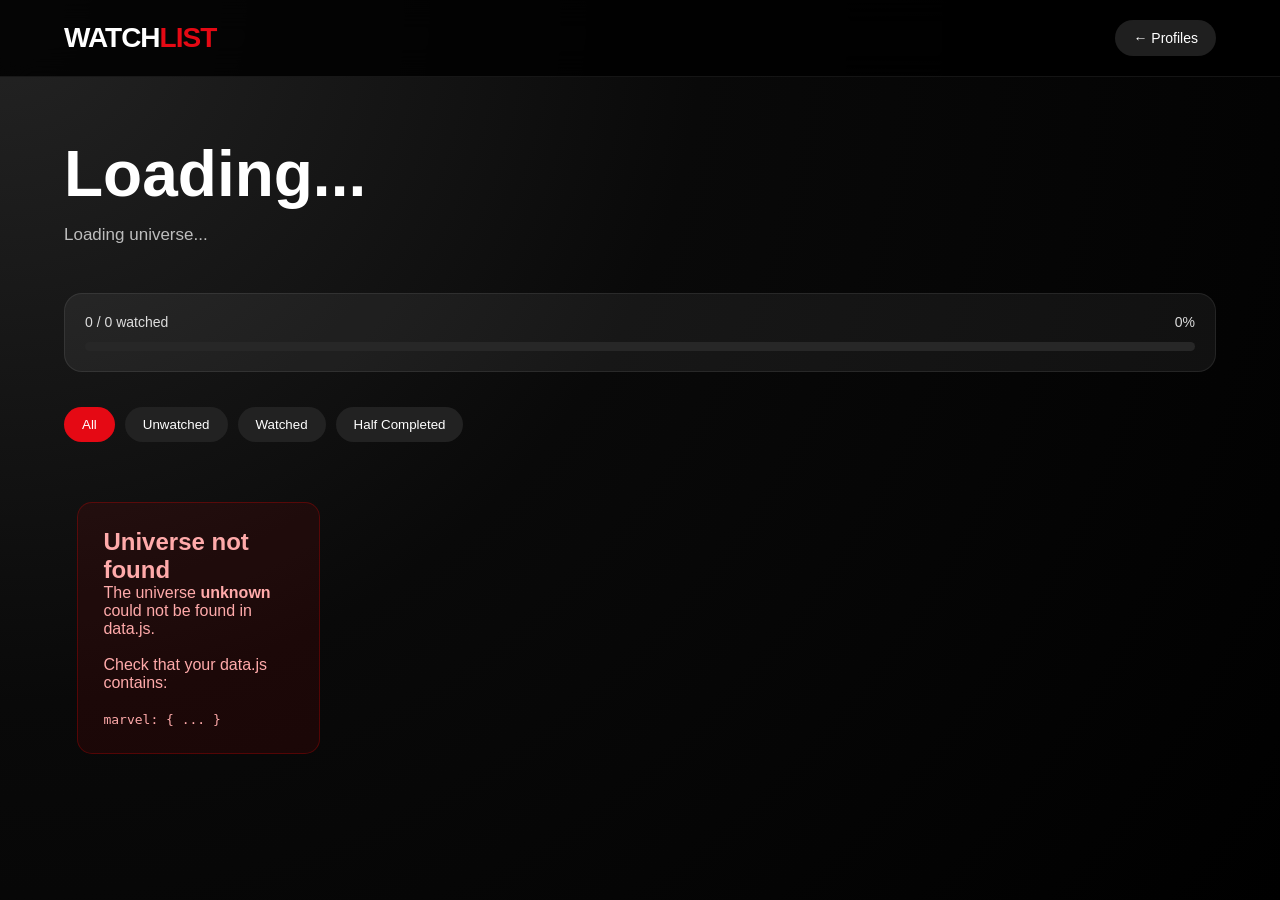
==== commit c8558748: "Refactor universe.html: modernize UI, modularize JS logic Completely refactored universe.html and CS" ====
--- a/universe.html
+++ b/universe.html
@@ -1,756 +1,1095 @@
 ﻿<!DOCTYPE html>
 <html lang="en">
-
 <head>
-
     <meta charset="UTF-8">
-
-    <meta name="viewport"
-          content="width=device-width, initial-scale=1.0">
+    <meta name="viewport" content="width=device-width, initial-scale=1.0">
 
     <title>WatchList</title>
 
-
     <style>
-
         * {
             box-sizing: border-box;
             margin: 0;
             padding: 0;
         }
 
-
         body {
             font-family: Arial, Helvetica, sans-serif;
-            background: radial-gradient( circle at top left, rgba(255,0,100,.18), transparent 35% ), radial-gradient( circle at bottom right, rgba(0,100,255,.18), transparent 35% ), #080808;
+            background: radial-gradient(circle at top left, #242424 0%, #090909 45%, #000000 100%);
             color: white;
             min-height: 100vh;
         }
 
-
-        .container {
-            width: 92%;
-            max-width: 1400px;
-            margin: auto;
-            padding: 35px 0 80px;
-        }
-
-
-        .back {
-            display: inline-block;
-            margin-bottom: 30px;
+        /* HEADER */
+
+        header {
+            position: sticky;
+            top: 0;
+            z-index: 100;
+            padding: 20px 5%;
+            display: flex;
+            align-items: center;
+            justify-content: space-between;
+            background: rgba(0, 0, 0, 0.85);
+            backdrop-filter: blur(15px);
+            border-bottom: 1px solid rgba(255,255,255,0.08);
+        }
+
+        .logo {
+            font-size: 28px;
+            font-weight: 900;
+            letter-spacing: -1px;
+        }
+
+            .logo span {
+                color: #e50914;
+            }
+
+        .back-btn {
+            border: none;
+            background: rgba(255,255,255,0.12);
+            color: white;
             padding: 10px 18px;
             border-radius: 20px;
-            background: rgba(255,255,255,.1);
-            color: white;
-            text-decoration: none;
             cursor: pointer;
-        }
-
+            font-size: 14px;
+        }
+
+            .back-btn:hover {
+                background: rgba(255,255,255,0.22);
+            }
+
+        /* HERO */
 
         .hero {
-            padding: 50px 30px;
-            border-radius: 30px;
-            margin-bottom: 40px;
-            position: relative;
-            overflow: hidden;
-            background: linear-gradient( 135deg, rgba(255,0,80,.3), rgba(0,100,255,.2), rgba(100,0,255,.3) );
-            border: 1px solid rgba(255,255,255,.15);
-            backdrop-filter: blur(20px);
-        }
-
+            padding: 60px 5% 35px;
+        }
 
             .hero h1 {
-                font-size: clamp(40px, 7vw, 80px);
+                font-size: clamp(35px, 5vw, 65px);
                 font-weight: 900;
-                margin-bottom: 15px;
-            }
-
+                margin-bottom: 10px;
+            }
 
             .hero p {
-                max-width: 800px;
-                color: #ccc;
-                font-size: 18px;
+                color: #bdbdbd;
+                font-size: 17px;
+                max-width: 700px;
                 line-height: 1.6;
             }
 
+        /* PROGRESS */
 
         .progress-box {
-            margin-top: 30px;
-            max-width: 600px;
-        }
-
-
-        .progress-info {
+            margin: 10px 5% 35px;
+            padding: 20px;
+            background: rgba(255,255,255,0.06);
+            border: 1px solid rgba(255,255,255,0.08);
+            border-radius: 18px;
+        }
+
+        .progress-top {
             display: flex;
             justify-content: space-between;
-            margin-bottom: 10px;
-            color: #ccc;
-        }
-
-
-        .progress {
-            height: 12px;
-            background: #222;
-            border-radius: 20px;
+            margin-bottom: 12px;
+            color: #ddd;
+            font-size: 14px;
+        }
+
+        .progress-bar {
+            width: 100%;
+            height: 9px;
+            border-radius: 10px;
+            background: #272727;
             overflow: hidden;
         }
-
 
         .progress-fill {
             height: 100%;
             width: 0%;
-            background: linear-gradient( 90deg, #ff3b3b, #ff9900, #00e5ff, #8b5cff );
-            transition: width .5s ease;
-        }
-
-
-        .section {
-            margin-bottom: 50px;
-        }
-
-
-        .section-title {
-            font-size: 32px;
-            margin-bottom: 20px;
-        }
-
+            background: linear-gradient(90deg, #e50914, #ff7a00);
+            transition: width 0.4s ease;
+        }
+
+        /* CONTROLS */
+
+        .controls {
+            padding: 0 5% 30px;
+            display: flex;
+            gap: 10px;
+            flex-wrap: wrap;
+        }
+
+        .filter-btn {
+            border: none;
+            color: white;
+            background: #222;
+            padding: 10px 18px;
+            border-radius: 20px;
+            cursor: pointer;
+        }
+
+            .filter-btn.active {
+                background: #e50914;
+            }
+
+        /* MOVIES */
+
+        .movie-container {
+            padding: 0 5% 60px;
+        }
 
         .movie-grid {
             display: grid;
-            grid-template-columns: repeat( auto-fit, minmax(280px, 1fr) );
+            grid-template-columns: repeat(auto-fill, minmax(230px, 1fr));
             gap: 25px;
         }
 
-
-        .movie {
-            background: rgba(255,255,255,.06);
-            border: 1px solid rgba(255,255,255,.1);
-            border-radius: 22px;
+        /* CARD */
+
+        .movie-card {
+            position: relative;
             overflow: hidden;
-            transition: transform .3s ease, border .3s ease;
-        }
-
-
-            .movie:hover {
-                transform: translateY(-7px);
-                border-color: rgba(255,255,255,.35);
-            }
-
-
-        .movie-poster {
-            height: 360px;
-            position: relative;
-            background-size: cover;
-            background-position: center;
-        }
-
-
-        .movie-number {
-            position: absolute;
-            top: 15px;
-            left: 15px;
-            padding: 7px 12px;
-            border-radius: 20px;
-            background: rgba(0,0,0,.75);
-            font-weight: bold;
-        }
-
+            min-height: 470px;
+            border-radius: 18px;
+            background: linear-gradient( 180deg, rgba(255,255,255,0.08), rgba(255,255,255,0.025) );
+            border: 1px solid rgba(255,255,255,0.09);
+            transition: transform 0.25s ease, box-shadow 0.25s ease;
+        }
+
+            .movie-card:hover {
+                transform: translateY(-8px);
+                box-shadow: 0 20px 50px rgba(0,0,0,0.5);
+            }
+
+        .poster {
+            width: 100%;
+            height: 310px;
+            object-fit: cover;
+            display: block;
+            background: #151515;
+        }
 
         .movie-info {
-            padding: 20px;
-        }
-
+            padding: 17px;
+        }
 
         .movie-title {
-            font-size: 22px;
-            font-weight: bold;
+            font-size: 19px;
+            font-weight: 800;
             margin-bottom: 7px;
         }
-
 
         .movie-year {
             color: #aaa;
-            margin-bottom: 15px;
-        }
-
+            font-size: 13px;
+            margin-bottom: 10px;
+        }
 
         .description {
-            color: #ccc;
+            color: #c7c7c7;
+            font-size: 13px;
             line-height: 1.5;
-            font-size: 14px;
-            min-height: 80px;
-        }
-
-
-        .trailer {
-            display: inline-block;
-            margin-top: 15px;
-            padding: 10px 16px;
-            border-radius: 20px;
-            background: linear-gradient( 90deg, #ff1744, #ff5722 );
+            display: -webkit-box;
+            -webkit-line-clamp: 4;
+            -webkit-box-orient: vertical;
+            overflow: hidden;
+            min-height: 78px;
+        }
+
+        /* STATUS */
+
+        .status-row {
+            margin-top: 14px;
+            display: flex;
+            gap: 7px;
+            flex-wrap: wrap;
+        }
+
+        .status-btn {
+            flex: 1;
+            min-width: 70px;
+            border: none;
+            border-radius: 8px;
+            padding: 8px 5px;
+            font-size: 11px;
+            cursor: pointer;
             color: white;
-            text-decoration: none;
+            background: #292929;
+        }
+
+            .status-btn:hover {
+                background: #444;
+            }
+
+            .status-btn.selected {
+                background: #e50914;
+            }
+
+        .trailer-btn {
+            width: 100%;
+            margin-top: 9px;
+            padding: 10px;
+            border: none;
+            border-radius: 9px;
+            background: #fff;
+            color: #000;
             font-weight: bold;
-        }
-
-
-        .controls {
-            margin-top: 20px;
-            padding-top: 15px;
-            border-top: 1px solid rgba(255,255,255,.1);
-        }
-
-
-        .status-buttons {
+            cursor: pointer;
+        }
+
+            .trailer-btn:hover {
+                background: #ddd;
+            }
+
+        /* RATING */
+
+        .rating {
+            margin-top: 10px;
             display: flex;
-            gap: 8px;
-            flex-wrap: wrap;
-        }
-
-
-        .status-btn {
-            border: none;
-            padding: 8px 12px;
+            align-items: center;
+            gap: 4px;
+        }
+
+        .star {
+            font-size: 18px;
+            cursor: pointer;
+            color: #555;
+        }
+
+            .star.active {
+                color: #ffd21f;
+            }
+
+        /* SECTION */
+
+        .section-title {
+            margin: 30px 0 20px;
+            font-size: 25px;
+            font-weight: 800;
+        }
+
+        /* ERROR */
+
+        .error {
+            margin: 30px 5%;
+            padding: 25px;
             border-radius: 15px;
-            background: rgba(255,255,255,.1);
-            color: white;
-            cursor: pointer;
-            font-size: 12px;
-        }
-
-
-            .status-btn:hover {
-                background: rgba(255,255,255,.2);
-            }
-
-
-            .status-btn.active {
-                background: linear-gradient( 90deg, #00c853, #00e5ff );
-                color: black;
-                font-weight: bold;
-            }
-
-
-        .rating {
-            margin-top: 12px;
-            display: flex;
-            gap: 5px;
-        }
-
-
-        .star {
-            cursor: pointer;
-            font-size: 23px;
-            opacity: .35;
-        }
-
-
-            .star.active {
-                opacity: 1;
-            }
-
-
-        .empty {
-            padding: 50px;
-            text-align: center;
-            color: #aaa;
+            background: rgba(255,0,0,0.08);
+            border: 1px solid rgba(255,0,0,0.25);
+            color: #ffaaaa;
+        }
+
+        /* MOBILE */
+
+        @media(max-width: 600px) {
+
+            .movie-grid {
+                grid-template-columns: repeat(2, 1fr);
+                gap: 12px;
+            }
+
+            .movie-card {
+                min-height: 420px;
+            }
+
+            .poster {
+                height: 250px;
+            }
+
+            .movie-title {
+                font-size: 15px;
+            }
+
+            .description {
+                font-size: 11px;
+            }
+
+            .status-btn {
+                font-size: 9px;
+            }
         }
     </style>
-
 </head>
 
-
 <body>
 
-
-    <div class="container">
-
-
-        <a class="back"
-           href="index.html">
-
-            ← Back to Profiles
-
-        </a>
-
-
-        <div class="hero"
-             id="hero">
-
-            <h1 id="universeTitle">
-                WatchList
-            </h1>
-
-            <p id="universeDescription">
-            </p>
-
-
-            <div class="progress-box">
-
-                <div class="progress-info">
-
-                    <span id="progressPercent">
-                        0%
-                    </span>
-
-                    <span id="progressCount">
-                        0 / 0 watched
-                    </span>
+    <header>
+
+        <div class="logo">
+            WATCH<span>LIST</span>
+        </div>
+
+        <button class="back-btn" onclick="goBack()">
+            ← Profiles
+        </button>
+
+    </header>
+
+
+    <section class="hero">
+
+        <h1 id="universeTitle">
+            Loading...
+        </h1>
+
+        <p id="universeDescription">
+            Loading universe...
+        </p>
+
+    </section>
+
+
+    <section class="progress-box">
+
+        <div class="progress-top">
+
+            <span id="progressText">
+                0 / 0 watched
+            </span>
+
+            <span id="progressPercent">
+                0%
+            </span>
+
+        </div>
+
+        <div class="progress-bar">
+
+            <div id="progressFill"
+                 class="progress-fill">
+            </div>
+
+        </div>
+
+    </section>
+
+
+    <div class="controls">
+
+        <button class="filter-btn active"
+                onclick="setFilter('all', this)">
+            All
+        </button>
+
+        <button class="filter-btn"
+                onclick="setFilter('unwatched', this)">
+            Unwatched
+        </button>
+
+        <button class="filter-btn"
+                onclick="setFilter('watched', this)">
+            Watched
+        </button>
+
+        <button class="filter-btn"
+                onclick="setFilter('half', this)">
+            Half Completed
+        </button>
+
+    </div>
+
+
+    <main class="movie-container">
+
+        <div id="movieContainer"
+             class="movie-grid">
+        </div>
+
+    </main>
+
+
+    <script src="data.js"></script>
+
+    <script>
+
+    /*
+     * ==========================================
+     * WATCHLIST UNIVERSE PAGE
+     * ==========================================
+     */
+
+    let currentFilter = "all";
+
+    let currentUniverse = null;
+
+    let movies = [];
+
+
+    /*
+     * GET UNIVERSE FROM URL
+     *
+     * Example:
+     *
+     * universe.html?universe=marvel
+     */
+
+    const params = new URLSearchParams(window.location.search);
+
+    const universeKey =
+        params.get("universe");
+
+
+    /*
+     * FIND DATA
+     */
+
+    function findUniverse() {
+
+        if (!universeKey) {
+            return null;
+        }
+
+        /*
+         * Supports:
+         *
+         * universes.marvel
+         *
+         * or
+         *
+         * UNIVERSES.marvel
+         *
+         * or
+         *
+         * universeData.marvel
+         */
+
+        if (
+            typeof universes !== "undefined" &&
+            universes[universeKey]
+        ) {
+            return universes[universeKey];
+        }
+
+        if (
+            typeof UNIVERSES !== "undefined" &&
+            UNIVERSES[universeKey]
+        ) {
+            return UNIVERSES[universeKey];
+        }
+
+        if (
+            typeof universeData !== "undefined" &&
+            universeData[universeKey]
+        ) {
+            return universeData[universeKey];
+        }
+
+        return null;
+    }
+
+
+    /*
+     * INITIALIZE
+     */
+
+    function initialize() {
+
+        currentUniverse = findUniverse();
+
+
+        if (!currentUniverse) {
+
+            document.getElementById("movieContainer").innerHTML = `
+
+                <div class="error">
+
+                    <h2>Universe not found</h2>
+
+                    <p>
+                        The universe
+                        <strong>${universeKey || "unknown"}</strong>
+                        could not be found in data.js.
+                    </p>
+
+                    <br>
+
+                    <p>
+                        Check that your data.js contains:
+                    </p>
+
+                    <br>
+
+                    <code>
+                        marvel: { ... }
+                    </code>
 
                 </div>
 
-
-                <div class="progress">
-
-                    <div class="progress-fill"
-                         id="progressFill">
-                    </div>
-
-                </div>
-
-            </div>
-
-        </div>
-
-
-        <div id="content"></div>
-
-
-    </div>
-
-
-    <script src="data.js"></script>
-
-
-    <script>
-
-
-function getUniverse() {
-
-    const params =
-        new URLSearchParams(
-            window.location.search
+            `;
+
+            return;
+        }
+
+
+        /*
+         * TITLE
+         */
+
+        document.getElementById("universeTitle").textContent =
+            currentUniverse.name ||
+            currentUniverse.title ||
+            universeKey.toUpperCase();
+
+
+        /*
+         * DESCRIPTION
+         */
+
+        document.getElementById("universeDescription").textContent =
+            currentUniverse.description ||
+            "Explore the complete collection from this universe.";
+
+
+        /*
+         * MOVIES
+         */
+
+        movies =
+            currentUniverse.movies ||
+            currentUniverse.titles ||
+            currentUniverse.items ||
+            [];
+
+
+        /*
+         * RELEASE ORDER
+         */
+
+        movies = [...movies].sort(function(a, b) {
+
+            const yearA =
+                Number(
+                    a.year ||
+                    a.releaseYear ||
+                    a.release ||
+                    9999
+                );
+
+            const yearB =
+                Number(
+                    b.year ||
+                    b.releaseYear ||
+                    b.release ||
+                    9999
+                );
+
+            return yearA - yearB;
+
+        });
+
+
+        renderMovies();
+
+        updateProgress();
+
+    }
+
+
+    /*
+     * GET MOVIE ID
+     */
+
+    function getMovieId(movie, index) {
+
+        return (
+            movie.id ||
+            movie.slug ||
+            (
+                universeKey +
+                "-" +
+                index
+            )
         );
 
-    const id =
-        params.get("id");
-
-
-    return universes.find(
-        universe =>
-            universe.id === id
-    );
-
-}
-
-
-function createMovie(movie, number) {
-
-    const savedStatus =
-        localStorage.getItem(
-            "watchlist_" + movie.id
-        ) || "unwatched";
-
-
-    const savedRating =
-        Number(
+    }
+
+
+    /*
+     * LOCAL STORAGE
+     */
+
+    function getStatus(id) {
+
+        return (
             localStorage.getItem(
-                "rating_" + movie.id
+                "watchlist-status-" + id
+            ) || "unwatched"
+        );
+
+    }
+
+
+    function setStatus(id, status) {
+
+        localStorage.setItem(
+            "watchlist-status-" + id,
+            status
+        );
+
+        renderMovies();
+
+        updateProgress();
+
+    }
+
+
+    /*
+     * RATINGS
+     */
+
+    function getRating(id) {
+
+        return Number(
+            localStorage.getItem(
+                "watchlist-rating-" + id
             ) || 0
         );
 
-
-    const card =
-        document.createElement("div");
-
-    card.className = "movie";
-
-
-    card.innerHTML = `
-
-        <div
-            class="movie-poster"
-            style="
-                background-image:
-                url('${movie.image}');
-            ">
-
-            <div class="movie-number">
-                #${number}
-            </div>
-
-        </div>
-
-
-        <div class="movie-info">
-
-            <div class="movie-title">
-                ${movie.title}
-            </div>
-
-            <div class="movie-year">
-                ${movie.year}
-            </div>
-
-            <div class="description">
-                ${movie.description}
-            </div>
-
-
-            <a
-                class="trailer"
-                href="${movie.trailer}"
-                target="_blank">
-
-                ▶ Watch Trailer
-
-            </a>
-
-
-            <div class="controls">
-
-                <div class="status-buttons">
+    }
+
+
+    function setRating(id, rating) {
+
+        localStorage.setItem(
+            "watchlist-rating-" + id,
+            rating
+        );
+
+        renderMovies();
+
+    }
+
+
+    /*
+     * FILTER
+     */
+
+    function setFilter(filter, button) {
+
+        currentFilter = filter;
+
+
+        document
+            .querySelectorAll(".filter-btn")
+            .forEach(function(btn) {
+
+                btn.classList.remove("active");
+
+            });
+
+
+        button.classList.add("active");
+
+
+        renderMovies();
+
+    }
+
+
+    /*
+     * IMAGE
+     */
+
+    function getImage(movie) {
+
+        return (
+            movie.image ||
+            movie.poster ||
+            movie.posterUrl ||
+            movie.background ||
+            movie.imageUrl ||
+            "https://via.placeholder.com/500x750/151515/ffffff?text=No+Poster"
+        );
+
+    }
+
+
+    /*
+     * DESCRIPTION
+     */
+
+    function getDescription(movie) {
+
+        return (
+            movie.description ||
+            movie.synopsis ||
+            movie.summary ||
+            "Description coming soon."
+        );
+
+    }
+
+
+    /*
+     * TRAILER
+     */
+
+    function getTrailer(movie) {
+
+        /*
+         * If data.js already contains
+         * a YouTube trailer URL, use it.
+         */
+
+        if (movie.trailer) {
+            return movie.trailer;
+        }
+
+        if (movie.trailerUrl) {
+            return movie.trailerUrl;
+        }
+
+        if (movie.youtube) {
+            return movie.youtube;
+        }
+
+
+        /*
+         * Otherwise create a YouTube
+         * search for the movie trailer.
+         */
+
+        const title =
+            movie.title ||
+            movie.name ||
+            "";
+
+        return (
+            "https://www.youtube.com/results?search_query=" +
+            encodeURIComponent(
+                title + " official trailer"
+            )
+        );
+
+    }
+
+
+    /*
+     * RENDER MOVIES
+     */
+
+    function renderMovies() {
+
+        const container =
+            document.getElementById(
+                "movieContainer"
+            );
+
+
+        container.innerHTML = "";
+
+
+        if (!movies.length) {
+
+            container.innerHTML = `
+
+                <div class="error">
+
+                    <h2>No movies found</h2>
+
+                    <p>
+                        This universe currently has
+                        no movie data in data.js.
+                    </p>
+
+                </div>
+
+            `;
+
+            return;
+
+        }
+
+
+        movies.forEach(function(movie, index) {
+
+            const id =
+                getMovieId(movie, index);
+
+
+            const status =
+                getStatus(id);
+
+
+            /*
+             * FILTER
+             */
+
+            if (
+                currentFilter === "watched" &&
+                status !== "watched"
+            ) {
+                return;
+            }
+
+
+            if (
+                currentFilter === "unwatched" &&
+                status !== "unwatched"
+            ) {
+                return;
+            }
+
+
+            if (
+                currentFilter === "half" &&
+                status !== "half"
+            ) {
+                return;
+            }
+
+
+            const title =
+                movie.title ||
+                movie.name ||
+                "Untitled";
+
+
+            const year =
+                movie.year ||
+                movie.releaseYear ||
+                movie.release ||
+                "";
+
+
+            const image =
+                getImage(movie);
+
+
+            const description =
+                getDescription(movie);
+
+
+            const trailer =
+                getTrailer(movie);
+
+
+            const rating =
+                getRating(id);
+
+
+            const card =
+                document.createElement("article");
+
+
+            card.className =
+                "movie-card";
+
+
+            card.innerHTML = `
+
+                <img
+                    class="poster"
+                    src="${image}"
+                    alt="${escapeHtml(title)}"
+                    onerror="this.src='https://via.placeholder.com/500x750/151515/ffffff?text=No+Poster'"
+                >
+
+                <div class="movie-info">
+
+                    <div class="movie-title">
+                        ${escapeHtml(title)}
+                    </div>
+
+                    <div class="movie-year">
+                        ${year}
+                    </div>
+
+                    <div class="description">
+                        ${escapeHtml(description)}
+                    </div>
+
+                    <div class="status-row">
+
+                        <button
+                            class="status-btn ${status === "unwatched" ? "selected" : ""}"
+                            onclick="setStatus('${id}', 'unwatched')">
+
+                            Not Watched
+
+                        </button>
+
+                        <button
+                            class="status-btn ${status === "half" ? "selected" : ""}"
+                            onclick="setStatus('${id}', 'half')">
+
+                            Half
+
+                        </button>
+
+                        <button
+                            class="status-btn ${status === "watched" ? "selected" : ""}"
+                            onclick="setStatus('${id}', 'watched')">
+
+                            Watched
+
+                        </button>
+
+                    </div>
+
 
                     <button
-                        class="status-btn
-                        ${savedStatus === "unwatched" ? "active" : ""}"
-                        onclick="
-                            setStatus(
-                                '${movie.id}',
-                                'unwatched',
-                                this
-                            )">
-
-                        ○ Not Watched
+                        class="trailer-btn"
+                        onclick="window.open('${trailer}', '_blank')">
+
+                        ▶ Watch Trailer
 
                     </button>
 
 
-                    <button
-                        class="status-btn
-                        ${savedStatus === "half" ? "active" : ""}"
-                        onclick="
-                            setStatus(
-                                '${movie.id}',
-                                'half',
-                                this
-                            )">
-
-                        ◐ Half Completed
-
-                    </button>
-
-
-                    <button
-                        class="status-btn
-                        ${savedStatus === "watched" ? "active" : ""}"
-                        onclick="
-                            setStatus(
-                                '${movie.id}',
-                                'watched',
-                                this
-                            )">
-
-                        ✓ Watched
-
-                    </button>
+                    <div class="rating">
+
+                        <span>Rating:</span>
+
+                        ${createStars(id, rating)}
+
+                    </div>
 
                 </div>
 
-
-                <div class="rating">
-
-                    ${createStars(
-                        movie.id,
-                        savedRating
-                    )}
-
-                </div>
-
-            </div>
-
-        </div>
-    `;
-
-
-    return card;
-
-}
-
-
-function createStars(id, rating) {
-
-    let html = "";
-
-
-    for (
-        let i = 1;
-        i <= 5;
-        i++
-    ) {
-
-        html += `
-
-            <span
-                class="star
-                ${i <= rating ? "active" : ""}"
-                onclick="
-                    setRating(
-                        '${id}',
-                        ${i}
-                    )">
-
-                ★
-
-            </span>
-
-        `;
-
-    }
-
-
-    return html;
-
-}
-
-
-function setStatus(id, status, button) {
-
-    localStorage.setItem(
-        "watchlist_" + id,
-        status
-    );
-
-
-    const parent =
-        button.parentElement;
-
-
-    parent
-        .querySelectorAll(".status-btn")
-        .forEach(btn =>
-            btn.classList.remove("active")
-        );
-
-
-    button.classList.add("active");
-
-
-    updateProgress();
-
-}
-
-
-function setRating(id, rating) {
-
-    localStorage.setItem(
-        "rating_" + id,
-        rating
-    );
-
-
-    render();
-
-}
-
-
-function updateProgress() {
-
-    const universe =
-        getUniverse();
-
-
-    if (!universe) return;
-
-
-    let movies = [];
-
-
-    universe.sections.forEach(
-        section => {
-
-            section.items.forEach(
-                movie => {
-
-                    movies.push(movie);
-
-                }
+            `;
+
+
+            container.appendChild(card);
+
+        });
+
+    }
+
+
+    /*
+     * STARS
+     */
+
+    function createStars(id, rating) {
+
+        let html = "";
+
+
+        for (let i = 1; i <= 5; i++) {
+
+            html += `
+
+                <span
+                    class="star ${i <= rating ? "active" : ""}"
+                    onclick="setRating('${id}', ${i})">
+
+                    ★
+
+                </span>
+
+            `;
+
+        }
+
+
+        return html;
+
+    }
+
+
+    /*
+     * PROGRESS
+     */
+
+    function updateProgress() {
+
+        if (!movies.length) {
+            return;
+        }
+
+
+        let watched = 0;
+
+
+        movies.forEach(function(movie, index) {
+
+            const id =
+                getMovieId(movie, index);
+
+
+            if (
+                getStatus(id) === "watched"
+            ) {
+                watched++;
+            }
+
+        });
+
+
+        const total =
+            movies.length;
+
+
+        const percent =
+            Math.round(
+                (watched / total) * 100
             );
 
-        }
-    );
-
-
-    let watched = 0;
-
-
-    movies.forEach(
-        movie => {
-
-            if (
-                localStorage.getItem(
-                    "watchlist_" + movie.id
-                ) === "watched"
-            ) {
-
-                watched++;
-
-            }
-
-        }
-    );
-
-
-    const total =
-        movies.length;
-
-
-    const percent =
-        total === 0
-            ? 0
-            : Math.round(
-                watched / total * 100
-            );
-
-
-    document.getElementById(
-        "progressPercent"
-    ).textContent =
-        percent + "%";
-
-
-    document.getElementById(
-        "progressCount"
-    ).textContent =
-        watched +
-        " / " +
-        total +
-        " watched";
-
-
-    document.getElementById(
-        "progressFill"
-    ).style.width =
-        percent + "%";
-
-}
-
-
-function render() {
-
-    const universe =
-        getUniverse();
-
-
-    if (!universe) {
 
         document.getElementById(
-            "content"
-        ).innerHTML = `
-
-            <div class="empty">
-
-                Universe not found.
-
-            </div>
-
-        `;
-
-        return;
-
-    }
-
-
-    document.title =
-        universe.name +
-        " · WatchList";
-
-
-    document.getElementById(
-        "universeTitle"
-    ).textContent =
-        universe.name;
-
-
-    document.getElementById(
-        "universeDescription"
-    ).textContent =
-        universe.description;
-
-
-    const content =
+            "progressText"
+        ).textContent =
+            watched +
+            " / " +
+            total +
+            " watched";
+
+
         document.getElementById(
-            "content"
-        );
-
-
-    content.innerHTML = "";
-
-
-    universe.sections.forEach(
-        section => {
-
-            const sectionDiv =
-                document.createElement("div");
-
-
-            sectionDiv.className =
-                "section";
-
-
-            sectionDiv.innerHTML = `
-
-                <h2 class="section-title">
-
-                    ${section.name}
-
-                </h2>
-
-                <div class="movie-grid"></div>
-
-            `;
-
-
-            const grid =
-                sectionDiv.querySelector(
-                    ".movie-grid"
-                );
-
-
-            section.items.forEach(
-                (movie, index) => {
-
-                    grid.appendChild(
-                        createMovie(
-                            movie,
-                            index + 1
-                        )
-                    );
-
-                }
-            );
-
-
-            content.appendChild(
-                sectionDiv
-            );
-
-        }
-    );
-
-
-    updateProgress();
-
-}
-
-
-render();
-
+            "progressPercent"
+        ).textContent =
+            percent + "%";
+
+
+        document.getElementById(
+            "progressFill"
+        ).style.width =
+            percent + "%";
+
+    }
+
+
+    /*
+     * HTML SAFETY
+     */
+
+    function escapeHtml(text) {
+
+        if (!text) {
+            return "";
+        }
+
+        return String(text)
+            .replace(/&/g, "&amp;")
+            .replace(/</g, "&lt;")
+            .replace(/>/g, "&gt;")
+            .replace(/"/g, "&quot;")
+            .replace(/'/g, "&#039;");
+
+    }
+
+
+    /*
+     * BACK BUTTON
+     */
+
+    function goBack() {
+
+        window.location.href =
+            "index.html";
+
+    }
+
+
+    /*
+     * START
+     */
+
+    initialize();
 
     </script>
 
-
 </body>
-
 </html>
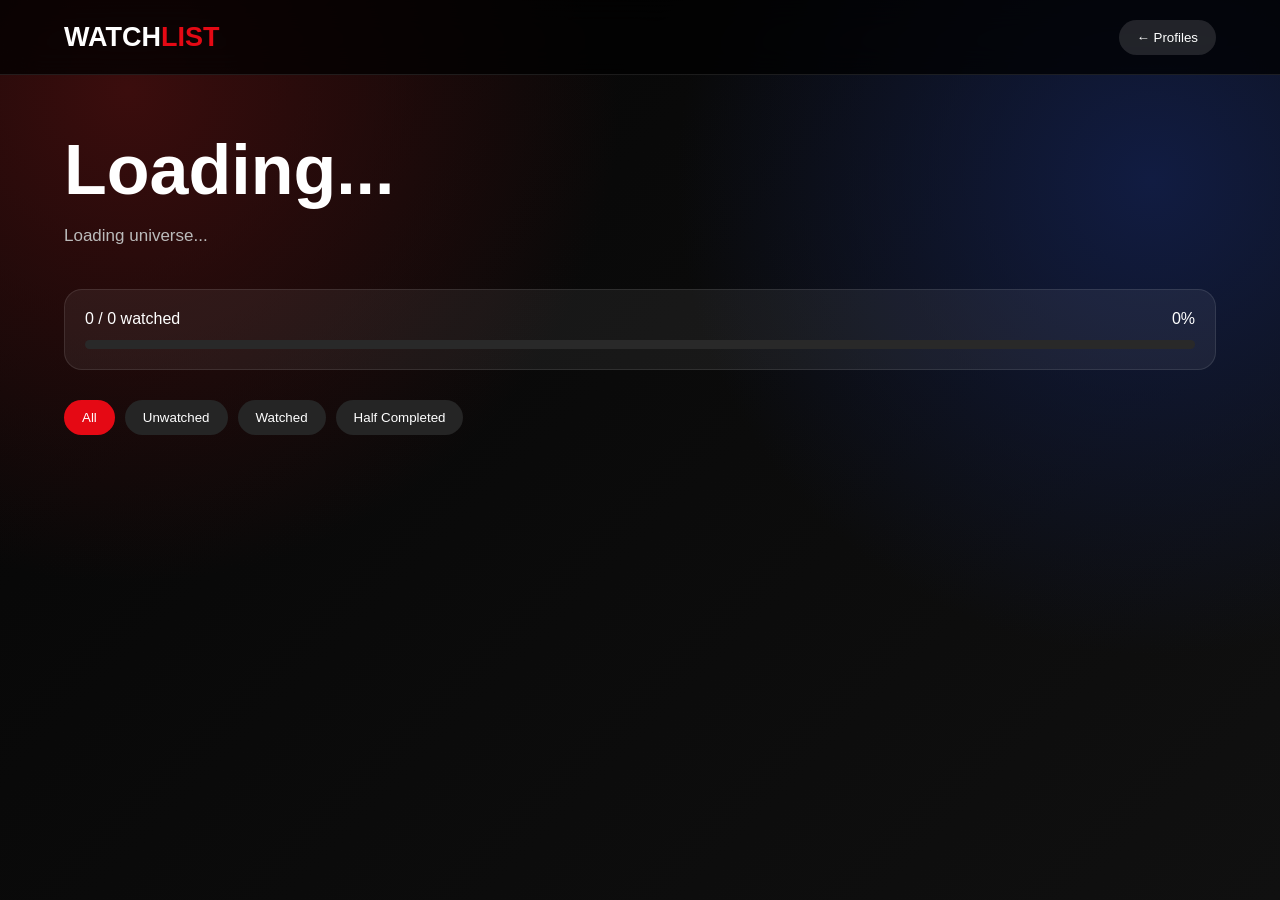
==== commit 390d281e: "Refactor universe.html: modernize UI & modularize JS Streamline CSS classes and HTML structure for c" ====
--- a/universe.html
+++ b/universe.html
@@ -7,6 +7,7 @@
     <title>WatchList</title>
 
     <style>
+
         * {
             box-sizing: border-box;
             margin: 0;
@@ -15,230 +16,224 @@
 
         body {
             font-family: Arial, Helvetica, sans-serif;
-            background: radial-gradient(circle at top left, #242424 0%, #090909 45%, #000000 100%);
             color: white;
             min-height: 100vh;
+            background: radial-gradient(circle at 10% 10%, #3b0d0d, transparent 35%), radial-gradient(circle at 90% 20%, #111c42, transparent 35%), linear-gradient(135deg, #050505, #101010);
         }
 
         /* HEADER */
 
         header {
-            position: sticky;
-            top: 0;
-            z-index: 100;
-            padding: 20px 5%;
+            height: 75px;
             display: flex;
             align-items: center;
             justify-content: space-between;
-            background: rgba(0, 0, 0, 0.85);
+            padding: 0 5%;
+            background: rgba(0,0,0,.75);
             backdrop-filter: blur(15px);
-            border-bottom: 1px solid rgba(255,255,255,0.08);
+            border-bottom: 1px solid rgba(255,255,255,.1);
         }
 
         .logo {
-            font-size: 28px;
+            font-size: 27px;
             font-weight: 900;
-            letter-spacing: -1px;
         }
 
             .logo span {
                 color: #e50914;
             }
 
-        .back-btn {
+        .back {
             border: none;
-            background: rgba(255,255,255,0.12);
-            color: white;
             padding: 10px 18px;
             border-radius: 20px;
+            color: white;
+            background: rgba(255,255,255,.12);
             cursor: pointer;
-            font-size: 14px;
-        }
-
-            .back-btn:hover {
-                background: rgba(255,255,255,0.22);
+        }
+
+            .back:hover {
+                background: rgba(255,255,255,.25);
             }
 
         /* HERO */
 
         .hero {
-            padding: 60px 5% 35px;
+            padding: 55px 5% 30px;
         }
 
             .hero h1 {
-                font-size: clamp(35px, 5vw, 65px);
+                font-size: clamp(40px,6vw,70px);
                 font-weight: 900;
-                margin-bottom: 10px;
+                margin-bottom: 12px;
             }
 
             .hero p {
-                color: #bdbdbd;
+                max-width: 750px;
+                color: #bbb;
                 font-size: 17px;
-                max-width: 700px;
                 line-height: 1.6;
             }
 
         /* PROGRESS */
 
-        .progress-box {
-            margin: 10px 5% 35px;
+        .progress {
+            margin: 10px 5% 30px;
             padding: 20px;
-            background: rgba(255,255,255,0.06);
-            border: 1px solid rgba(255,255,255,0.08);
             border-radius: 18px;
-        }
-
-        .progress-top {
+            background: rgba(255,255,255,.06);
+            border: 1px solid rgba(255,255,255,.1);
+        }
+
+        .progressTop {
             display: flex;
             justify-content: space-between;
             margin-bottom: 12px;
-            color: #ddd;
-            font-size: 14px;
-        }
-
-        .progress-bar {
+        }
+
+        .progressBar {
             width: 100%;
             height: 9px;
-            border-radius: 10px;
-            background: #272727;
+            background: #292929;
+            border-radius: 20px;
             overflow: hidden;
         }
 
-        .progress-fill {
+        .progressFill {
             height: 100%;
             width: 0%;
-            background: linear-gradient(90deg, #e50914, #ff7a00);
-            transition: width 0.4s ease;
-        }
-
-        /* CONTROLS */
-
-        .controls {
+            background: linear-gradient( 90deg, #e50914, #ff8a00 );
+            transition: .4s;
+        }
+
+        /* FILTER */
+
+        .filters {
             padding: 0 5% 30px;
             display: flex;
             gap: 10px;
             flex-wrap: wrap;
         }
 
-        .filter-btn {
+        .filter {
             border: none;
-            color: white;
-            background: #222;
             padding: 10px 18px;
             border-radius: 20px;
+            background: #252525;
+            color: white;
             cursor: pointer;
         }
 
-            .filter-btn.active {
+            .filter.active {
                 background: #e50914;
             }
 
+        /* GROUP */
+
+        .group {
+            padding: 0 5% 45px;
+        }
+
+        .groupTitle {
+            font-size: 25px;
+            margin-bottom: 18px;
+        }
+
         /* MOVIES */
 
-        .movie-container {
-            padding: 0 5% 60px;
-        }
-
-        .movie-grid {
+        .movies {
             display: grid;
-            grid-template-columns: repeat(auto-fill, minmax(230px, 1fr));
+            grid-template-columns: repeat(auto-fill,minmax(230px,1fr));
             gap: 25px;
         }
 
         /* CARD */
 
-        .movie-card {
-            position: relative;
+        .card {
             overflow: hidden;
-            min-height: 470px;
             border-radius: 18px;
-            background: linear-gradient( 180deg, rgba(255,255,255,0.08), rgba(255,255,255,0.025) );
-            border: 1px solid rgba(255,255,255,0.09);
-            transition: transform 0.25s ease, box-shadow 0.25s ease;
-        }
-
-            .movie-card:hover {
+            background: linear-gradient( 180deg, rgba(255,255,255,.1), rgba(255,255,255,.03) );
+            border: 1px solid rgba(255,255,255,.1);
+            transition: .25s;
+        }
+
+            .card:hover {
                 transform: translateY(-8px);
-                box-shadow: 0 20px 50px rgba(0,0,0,0.5);
+                box-shadow: 0 20px 50px rgba(0,0,0,.5);
             }
 
         .poster {
             width: 100%;
-            height: 310px;
+            height: 320px;
             object-fit: cover;
-            display: block;
-            background: #151515;
-        }
-
-        .movie-info {
+            background: #171717;
+        }
+
+        .info {
             padding: 17px;
         }
 
-        .movie-title {
+        .title {
             font-size: 19px;
             font-weight: 800;
-            margin-bottom: 7px;
-        }
-
-        .movie-year {
-            color: #aaa;
+            margin-bottom: 6px;
+        }
+
+        .year {
+            color: #999;
             font-size: 13px;
             margin-bottom: 10px;
         }
 
         .description {
-            color: #c7c7c7;
+            color: #c8c8c8;
             font-size: 13px;
             line-height: 1.5;
-            display: -webkit-box;
-            -webkit-line-clamp: 4;
-            -webkit-box-orient: vertical;
-            overflow: hidden;
             min-height: 78px;
         }
 
         /* STATUS */
 
-        .status-row {
-            margin-top: 14px;
+        .status {
             display: flex;
-            gap: 7px;
-            flex-wrap: wrap;
-        }
-
-        .status-btn {
-            flex: 1;
-            min-width: 70px;
-            border: none;
-            border-radius: 8px;
-            padding: 8px 5px;
-            font-size: 11px;
-            cursor: pointer;
-            color: white;
-            background: #292929;
-        }
-
-            .status-btn:hover {
-                background: #444;
-            }
-
-            .status-btn.selected {
-                background: #e50914;
-            }
-
-        .trailer-btn {
+            gap: 6px;
+            margin-top: 15px;
+        }
+
+            .status button {
+                flex: 1;
+                border: none;
+                padding: 8px 4px;
+                border-radius: 8px;
+                background: #292929;
+                color: white;
+                font-size: 11px;
+                cursor: pointer;
+            }
+
+                .status button:hover {
+                    background: #444;
+                }
+
+                .status button.selected {
+                    background: #e50914;
+                }
+
+        /* TRAILER */
+
+        .trailer {
             width: 100%;
             margin-top: 9px;
             padding: 10px;
             border: none;
             border-radius: 9px;
-            background: #fff;
-            color: #000;
+            background: white;
+            color: black;
             font-weight: bold;
             cursor: pointer;
         }
 
-            .trailer-btn:hover {
+            .trailer:hover {
                 background: #ddd;
             }
 
@@ -248,56 +243,44 @@
             margin-top: 10px;
             display: flex;
             align-items: center;
-            gap: 4px;
+            gap: 3px;
         }
 
         .star {
+            color: #555;
             font-size: 18px;
             cursor: pointer;
-            color: #555;
         }
 
             .star.active {
                 color: #ffd21f;
             }
 
-        /* SECTION */
-
-        .section-title {
-            margin: 30px 0 20px;
-            font-size: 25px;
-            font-weight: 800;
-        }
-
         /* ERROR */
 
         .error {
-            margin: 30px 5%;
+            margin: 40px 5%;
             padding: 25px;
             border-radius: 15px;
-            background: rgba(255,0,0,0.08);
-            border: 1px solid rgba(255,0,0,0.25);
-            color: #ffaaaa;
+            background: rgba(255,0,0,.1);
+            border: 1px solid rgba(255,0,0,.3);
+            color: #ffb0b0;
         }
 
         /* MOBILE */
 
-        @media(max-width: 600px) {
-
-            .movie-grid {
-                grid-template-columns: repeat(2, 1fr);
+        @media(max-width:600px) {
+
+            .movies {
+                grid-template-columns: repeat(2,1fr);
                 gap: 12px;
-            }
-
-            .movie-card {
-                min-height: 420px;
             }
 
             .poster {
                 height: 250px;
             }
 
-            .movie-title {
+            .title {
                 font-size: 15px;
             }
 
@@ -305,14 +288,16 @@
                 font-size: 11px;
             }
 
-            .status-btn {
+            .status button {
                 font-size: 9px;
             }
         }
     </style>
 </head>
 
+
 <body>
+
 
     <header>
 
@@ -320,8 +305,11 @@
             WATCH<span>LIST</span>
         </div>
 
-        <button class="back-btn" onclick="goBack()">
+        <button class="back"
+                onclick="location.href='index.html'">
+
             ← Profiles
+
         </button>
 
     </header>
@@ -329,35 +317,35 @@
 
     <section class="hero">
 
-        <h1 id="universeTitle">
+        <h1 id="title">
             Loading...
         </h1>
 
-        <p id="universeDescription">
+        <p id="description">
             Loading universe...
         </p>
 
     </section>
 
 
-    <section class="progress-box">
-
-        <div class="progress-top">
-
-            <span id="progressText">
+    <section class="progress">
+
+        <div class="progressTop">
+
+            <span id="count">
                 0 / 0 watched
             </span>
 
-            <span id="progressPercent">
+            <span id="percent">
                 0%
             </span>
 
         </div>
 
-        <div class="progress-bar">
+        <div class="progressBar">
 
             <div id="progressFill"
-                 class="progress-fill">
+                 class="progressFill">
             </div>
 
         </div>
@@ -365,729 +353,807 @@
     </section>
 
 
-    <div class="controls">
-
-        <button class="filter-btn active"
-                onclick="setFilter('all', this)">
+    <div class="filters">
+
+        <button class="filter active"
+                onclick="filterMovies('all',this)">
             All
         </button>
 
-        <button class="filter-btn"
-                onclick="setFilter('unwatched', this)">
+        <button class="filter"
+                onclick="filterMovies('unwatched',this)">
             Unwatched
         </button>
 
-        <button class="filter-btn"
-                onclick="setFilter('watched', this)">
+        <button class="filter"
+                onclick="filterMovies('watched',this)">
             Watched
         </button>
 
-        <button class="filter-btn"
-                onclick="setFilter('half', this)">
+        <button class="filter"
+                onclick="filterMovies('half',this)">
             Half Completed
         </button>
 
     </div>
 
 
-    <main class="movie-container">
-
-        <div id="movieContainer"
-             class="movie-grid">
-        </div>
-
-    </main>
-
+    <main id="content"></main>
+
+
+    <!-- IMPORTANT -->
 
     <script src="data.js"></script>
 
+
     <script>
 
+/*
+==================================================
+GET UNIVERSE FROM URL
+==================================================
+*/
+
+const params =
+    new URLSearchParams(
+        window.location.search
+    );
+
+const universeId =
+    params.get("universe");
+
+
+/*
+==================================================
+FIND UNIVERSE FROM YOUR ACTUAL DATA.JS
+==================================================
+*/
+
+const universe =
+    UNIVERSES.find(
+        u => u.id === universeId
+    );
+
+
+/*
+==================================================
+CHECK
+==================================================
+*/
+
+if (!universe) {
+
+    document.getElementById("title")
+        .textContent =
+        "Universe Not Found";
+
+    document.getElementById("description")
+        .textContent =
+        "Could not find: " + universeId;
+
+    document.getElementById("content")
+        .innerHTML = `
+
+            <div class="error">
+
+                <h2>Universe not found</h2>
+
+                <br>
+
+                <p>
+                    Looking for:
+                    <strong>
+                        ${universeId}
+                    </strong>
+                </p>
+
+                <br>
+
+                <p>
+                    Check the id inside data.js.
+                </p>
+
+            </div>
+
+        `;
+
+} else {
+
+    loadUniverse();
+
+}
+
+
+/*
+==================================================
+LOCAL STORAGE
+==================================================
+*/
+
+let state =
+    JSON.parse(
+        localStorage.getItem(
+            "watchlist-progress"
+        ) || "{}"
+    );
+
+
+/*
+==================================================
+SAVE
+==================================================
+*/
+
+function save() {
+
+    localStorage.setItem(
+        "watchlist-progress",
+        JSON.stringify(state)
+    );
+
+}
+
+
+/*
+==================================================
+MOVIE ID
+==================================================
+*/
+
+function movieKey(movie) {
+
+    return movie.id;
+
+}
+
+
+/*
+==================================================
+GET STATUS
+==================================================
+*/
+
+function getStatus(movie) {
+
+    return (
+        state[movieKey(movie)] ||
+        "unwatched"
+    );
+
+}
+
+
+/*
+==================================================
+SET STATUS
+==================================================
+*/
+
+function setStatus(movie,status) {
+
+    state[movieKey(movie)] =
+        status;
+
+    save();
+
+    loadUniverse();
+
+}
+
+
+/*
+==================================================
+RATING
+==================================================
+*/
+
+function getRating(movie) {
+
+    return Number(
+        localStorage.getItem(
+            "rating-" +
+            movieKey(movie)
+        ) || 0
+    );
+
+}
+
+
+function setRating(movie,rating) {
+
+    localStorage.setItem(
+
+        "rating-" +
+        movieKey(movie),
+
+        rating
+
+    );
+
+    loadUniverse();
+
+}
+
+
+/*
+==================================================
+FILTER
+==================================================
+*/
+
+let currentFilter = "all";
+
+
+function filterMovies(filter,button) {
+
+    currentFilter =
+        filter;
+
+
+    document
+        .querySelectorAll(".filter")
+        .forEach(
+            b =>
+            b.classList.remove("active")
+        );
+
+
+    button.classList.add("active");
+
+
+    loadUniverse();
+
+}
+
+
+/*
+==================================================
+GET ALL ITEMS
+==================================================
+*/
+
+function getAllItems() {
+
+    let all = [];
+
+
+    universe.groups.forEach(
+        group => {
+
+            group.items.forEach(
+                movie => {
+
+                    all.push(movie);
+
+                }
+            );
+
+        }
+    );
+
+
+    return all;
+
+}
+
+
+/*
+==================================================
+LOAD UNIVERSE
+==================================================
+*/
+
+function loadUniverse() {
+
     /*
-     * ==========================================
-     * WATCHLIST UNIVERSE PAGE
-     * ==========================================
-     */
-
-    let currentFilter = "all";
-
-    let currentUniverse = null;
-
-    let movies = [];
+    TITLE
+    */
+
+    document.getElementById(
+        "title"
+    ).textContent =
+        universe.name;
 
 
     /*
-     * GET UNIVERSE FROM URL
-     *
-     * Example:
-     *
-     * universe.html?universe=marvel
-     */
-
-    const params = new URLSearchParams(window.location.search);
-
-    const universeKey =
-        params.get("universe");
+    DESCRIPTION
+    */
+
+    document.getElementById(
+        "description"
+    ).textContent =
+        universe.tagline ||
+        "Your personal " +
+        universe.name +
+        " watchlist.";
 
 
     /*
-     * FIND DATA
-     */
-
-    function findUniverse() {
-
-        if (!universeKey) {
-            return null;
-        }
-
-        /*
-         * Supports:
-         *
-         * universes.marvel
-         *
-         * or
-         *
-         * UNIVERSES.marvel
-         *
-         * or
-         *
-         * universeData.marvel
-         */
-
-        if (
-            typeof universes !== "undefined" &&
-            universes[universeKey]
-        ) {
-            return universes[universeKey];
-        }
-
-        if (
-            typeof UNIVERSES !== "undefined" &&
-            UNIVERSES[universeKey]
-        ) {
-            return UNIVERSES[universeKey];
-        }
-
-        if (
-            typeof universeData !== "undefined" &&
-            universeData[universeKey]
-        ) {
-            return universeData[universeKey];
-        }
-
-        return null;
-    }
+    PROGRESS
+    */
+
+    updateProgress();
 
 
     /*
-     * INITIALIZE
-     */
-
-    function initialize() {
-
-        currentUniverse = findUniverse();
-
-
-        if (!currentUniverse) {
-
-            document.getElementById("movieContainer").innerHTML = `
-
-                <div class="error">
-
-                    <h2>Universe not found</h2>
-
-                    <p>
-                        The universe
-                        <strong>${universeKey || "unknown"}</strong>
-                        could not be found in data.js.
-                    </p>
-
-                    <br>
-
-                    <p>
-                        Check that your data.js contains:
-                    </p>
-
-                    <br>
-
-                    <code>
-                        marvel: { ... }
-                    </code>
-
-                </div>
-
-            `;
-
-            return;
-        }
-
-
-        /*
-         * TITLE
-         */
-
-        document.getElementById("universeTitle").textContent =
-            currentUniverse.name ||
-            currentUniverse.title ||
-            universeKey.toUpperCase();
-
-
-        /*
-         * DESCRIPTION
-         */
-
-        document.getElementById("universeDescription").textContent =
-            currentUniverse.description ||
-            "Explore the complete collection from this universe.";
-
-
-        /*
-         * MOVIES
-         */
-
-        movies =
-            currentUniverse.movies ||
-            currentUniverse.titles ||
-            currentUniverse.items ||
-            [];
-
-
-        /*
-         * RELEASE ORDER
-         */
-
-        movies = [...movies].sort(function(a, b) {
-
-            const yearA =
-                Number(
-                    a.year ||
-                    a.releaseYear ||
-                    a.release ||
-                    9999
+    CONTENT
+    */
+
+    const content =
+        document.getElementById(
+            "content"
+        );
+
+
+    content.innerHTML = "";
+
+
+    /*
+    GROUPS
+    */
+
+    universe.groups.forEach(
+        group => {
+
+            const section =
+                document.createElement(
+                    "section"
                 );
 
-            const yearB =
-                Number(
-                    b.year ||
-                    b.releaseYear ||
-                    b.release ||
-                    9999
+
+            section.className =
+                "group";
+
+
+            const heading =
+                document.createElement(
+                    "h2"
                 );
 
-            return yearA - yearB;
-
-        });
-
-
-        renderMovies();
-
-        updateProgress();
-
-    }
+
+            heading.className =
+                "groupTitle";
+
+
+            heading.textContent =
+                group.title;
+
+
+            section.appendChild(
+                heading
+            );
+
+
+            const grid =
+                document.createElement(
+                    "div"
+                );
+
+
+            grid.className =
+                "movies";
+
+
+            group.items.forEach(
+                movie => {
+
+                    const status =
+                        getStatus(movie);
+
+
+                    /*
+                    FILTER
+                    */
+
+                    if (
+                        currentFilter ===
+                        "watched" &&
+                        status !== "watched"
+                    ) {
+                        return;
+                    }
+
+
+                    if (
+                        currentFilter ===
+                        "unwatched" &&
+                        status !== "unwatched"
+                    ) {
+                        return;
+                    }
+
+
+                    if (
+                        currentFilter ===
+                        "half" &&
+                        status !== "half"
+                    ) {
+                        return;
+                    }
+
+
+                    grid.appendChild(
+                        createCard(movie)
+                    );
+
+                }
+            );
+
+
+            section.appendChild(
+                grid
+            );
+
+
+            content.appendChild(
+                section
+            );
+
+        }
+    );
+
+}
+
+
+/*
+==================================================
+CREATE CARD
+==================================================
+*/
+
+function createCard(movie) {
+
+    const card =
+        document.createElement(
+            "article"
+        );
+
+
+    card.className =
+        "card";
+
+
+    const status =
+        getStatus(movie);
+
+
+    const rating =
+        getRating(movie);
 
 
     /*
-     * GET MOVIE ID
-     */
-
-    function getMovieId(movie, index) {
-
-        return (
-            movie.id ||
-            movie.slug ||
-            (
-                universeKey +
-                "-" +
-                index
+    IMAGE
+    */
+
+    const image =
+        movie.image ||
+        movie.poster ||
+        "https://via.placeholder.com/500x750/151515/ffffff?text=" +
+        encodeURIComponent(
+            movie.title
+        );
+
+
+    /*
+    DESCRIPTION
+    */
+
+    const description =
+        movie.description ||
+        "Description coming soon.";
+
+
+    /*
+    TRAILER
+    */
+
+    const trailer =
+        movie.trailer ||
+        (
+            "https://www.youtube.com/results?search_query=" +
+            encodeURIComponent(
+                movie.title +
+                " official trailer"
             )
         );
 
+
+    card.innerHTML = `
+
+        <img
+            class="poster"
+            src="${image}"
+            alt="${escapeHTML(movie.title)}"
+            onerror="
+                this.src='https://via.placeholder.com/500x750/151515/ffffff?text=No+Poster'
+            "
+        >
+
+        <div class="info">
+
+            <div class="title">
+                ${escapeHTML(movie.title)}
+            </div>
+
+            <div class="year">
+                ${movie.year || ""}
+            </div>
+
+            <div class="description">
+                ${escapeHTML(description)}
+            </div>
+
+
+            <div class="status">
+
+                <button
+                    class="${status === "unwatched" ? "selected" : ""}"
+                    data-status="unwatched">
+
+                    Not Watched
+
+                </button>
+
+                <button
+                    class="${status === "half" ? "selected" : ""}"
+                    data-status="half">
+
+                    Half
+
+                </button>
+
+                <button
+                    class="${status === "watched" ? "selected" : ""}"
+                    data-status="watched">
+
+                    Watched
+
+                </button>
+
+            </div>
+
+
+            <button
+                class="trailer">
+
+                ▶ Watch Trailer
+
+            </button>
+
+
+            <div class="rating">
+
+                <span>Rating:</span>
+
+                ${createStars(movie,rating)}
+
+            </div>
+
+        </div>
+
+    `;
+
+
+    /*
+    STATUS BUTTONS
+    */
+
+    card
+        .querySelectorAll(
+            ".status button"
+        )
+        .forEach(
+            button => {
+
+                button.addEventListener(
+                    "click",
+                    () => {
+
+                        setStatus(
+                            movie,
+                            button.dataset.status
+                        );
+
+                    }
+                );
+
+            }
+        );
+
+
+    /*
+    TRAILER
+    */
+
+    card
+        .querySelector(
+            ".trailer"
+        )
+        .addEventListener(
+            "click",
+            () => {
+
+                window.open(
+                    trailer,
+                    "_blank"
+                );
+
+            }
+        );
+
+
+    /*
+    RATING
+    */
+
+    card
+        .querySelectorAll(
+            ".star"
+        )
+        .forEach(
+            star => {
+
+                star.addEventListener(
+                    "click",
+                    () => {
+
+                        setRating(
+                            movie,
+                            Number(
+                                star.dataset.rating
+                            )
+                        );
+
+                    }
+                );
+
+            }
+        );
+
+
+    return card;
+
+}
+
+
+/*
+==================================================
+STARS
+==================================================
+*/
+
+function createStars(movie,rating) {
+
+    let html = "";
+
+
+    for (
+        let i = 1;
+        i <= 5;
+        i++
+    ) {
+
+        html += `
+
+            <span
+                class="star ${i <= rating ? "active" : ""}"
+                data-rating="${i}">
+
+                ★
+
+            </span>
+
+        `;
+
     }
 
 
-    /*
-     * LOCAL STORAGE
-     */
-
-    function getStatus(id) {
-
-        return (
-            localStorage.getItem(
-                "watchlist-status-" + id
-            ) || "unwatched"
+    return html;
+
+}
+
+
+/*
+==================================================
+PROGRESS
+==================================================
+*/
+
+function updateProgress() {
+
+    const all =
+        getAllItems();
+
+
+    const total =
+        all.length;
+
+
+    let watched = 0;
+
+
+    all.forEach(
+        movie => {
+
+            if (
+                getStatus(movie) ===
+                "watched"
+            ) {
+
+                watched++;
+
+            }
+
+        }
+    );
+
+
+    const percentage =
+        total === 0
+        ? 0
+        : Math.round(
+            watched /
+            total *
+            100
         );
 
-    }
-
-
-    function setStatus(id, status) {
-
-        localStorage.setItem(
-            "watchlist-status-" + id,
-            status
+
+    document.getElementById(
+        "count"
+    ).textContent =
+        watched +
+        " / " +
+        total +
+        " watched";
+
+
+    document.getElementById(
+        "percent"
+    ).textContent =
+        percentage +
+        "%";
+
+
+    document.getElementById(
+        "progressFill"
+    ).style.width =
+        percentage +
+        "%";
+
+}
+
+
+/*
+==================================================
+HTML ESCAPE
+==================================================
+*/
+
+function escapeHTML(text) {
+
+    return String(text || "")
+        .replace(
+            /&/g,
+            "&amp;"
+        )
+        .replace(
+            /</g,
+            "&lt;"
+        )
+        .replace(
+            />/g,
+            "&gt;"
+        )
+        .replace(
+            /"/g,
+            "&quot;"
+        )
+        .replace(
+            /'/g,
+            "&#039;"
         );
 
-        renderMovies();
-
-        updateProgress();
-
-    }
-
-
-    /*
-     * RATINGS
-     */
-
-    function getRating(id) {
-
-        return Number(
-            localStorage.getItem(
-                "watchlist-rating-" + id
-            ) || 0
-        );
-
-    }
-
-
-    function setRating(id, rating) {
-
-        localStorage.setItem(
-            "watchlist-rating-" + id,
-            rating
-        );
-
-        renderMovies();
-
-    }
-
-
-    /*
-     * FILTER
-     */
-
-    function setFilter(filter, button) {
-
-        currentFilter = filter;
-
-
-        document
-            .querySelectorAll(".filter-btn")
-            .forEach(function(btn) {
-
-                btn.classList.remove("active");
-
-            });
-
-
-        button.classList.add("active");
-
-
-        renderMovies();
-
-    }
-
-
-    /*
-     * IMAGE
-     */
-
-    function getImage(movie) {
-
-        return (
-            movie.image ||
-            movie.poster ||
-            movie.posterUrl ||
-            movie.background ||
-            movie.imageUrl ||
-            "https://via.placeholder.com/500x750/151515/ffffff?text=No+Poster"
-        );
-
-    }
-
-
-    /*
-     * DESCRIPTION
-     */
-
-    function getDescription(movie) {
-
-        return (
-            movie.description ||
-            movie.synopsis ||
-            movie.summary ||
-            "Description coming soon."
-        );
-
-    }
-
-
-    /*
-     * TRAILER
-     */
-
-    function getTrailer(movie) {
-
-        /*
-         * If data.js already contains
-         * a YouTube trailer URL, use it.
-         */
-
-        if (movie.trailer) {
-            return movie.trailer;
-        }
-
-        if (movie.trailerUrl) {
-            return movie.trailerUrl;
-        }
-
-        if (movie.youtube) {
-            return movie.youtube;
-        }
-
-
-        /*
-         * Otherwise create a YouTube
-         * search for the movie trailer.
-         */
-
-        const title =
-            movie.title ||
-            movie.name ||
-            "";
-
-        return (
-            "https://www.youtube.com/results?search_query=" +
-            encodeURIComponent(
-                title + " official trailer"
-            )
-        );
-
-    }
-
-
-    /*
-     * RENDER MOVIES
-     */
-
-    function renderMovies() {
-
-        const container =
-            document.getElementById(
-                "movieContainer"
-            );
-
-
-        container.innerHTML = "";
-
-
-        if (!movies.length) {
-
-            container.innerHTML = `
-
-                <div class="error">
-
-                    <h2>No movies found</h2>
-
-                    <p>
-                        This universe currently has
-                        no movie data in data.js.
-                    </p>
-
-                </div>
-
-            `;
-
-            return;
-
-        }
-
-
-        movies.forEach(function(movie, index) {
-
-            const id =
-                getMovieId(movie, index);
-
-
-            const status =
-                getStatus(id);
-
-
-            /*
-             * FILTER
-             */
-
-            if (
-                currentFilter === "watched" &&
-                status !== "watched"
-            ) {
-                return;
-            }
-
-
-            if (
-                currentFilter === "unwatched" &&
-                status !== "unwatched"
-            ) {
-                return;
-            }
-
-
-            if (
-                currentFilter === "half" &&
-                status !== "half"
-            ) {
-                return;
-            }
-
-
-            const title =
-                movie.title ||
-                movie.name ||
-                "Untitled";
-
-
-            const year =
-                movie.year ||
-                movie.releaseYear ||
-                movie.release ||
-                "";
-
-
-            const image =
-                getImage(movie);
-
-
-            const description =
-                getDescription(movie);
-
-
-            const trailer =
-                getTrailer(movie);
-
-
-            const rating =
-                getRating(id);
-
-
-            const card =
-                document.createElement("article");
-
-
-            card.className =
-                "movie-card";
-
-
-            card.innerHTML = `
-
-                <img
-                    class="poster"
-                    src="${image}"
-                    alt="${escapeHtml(title)}"
-                    onerror="this.src='https://via.placeholder.com/500x750/151515/ffffff?text=No+Poster'"
-                >
-
-                <div class="movie-info">
-
-                    <div class="movie-title">
-                        ${escapeHtml(title)}
-                    </div>
-
-                    <div class="movie-year">
-                        ${year}
-                    </div>
-
-                    <div class="description">
-                        ${escapeHtml(description)}
-                    </div>
-
-                    <div class="status-row">
-
-                        <button
-                            class="status-btn ${status === "unwatched" ? "selected" : ""}"
-                            onclick="setStatus('${id}', 'unwatched')">
-
-                            Not Watched
-
-                        </button>
-
-                        <button
-                            class="status-btn ${status === "half" ? "selected" : ""}"
-                            onclick="setStatus('${id}', 'half')">
-
-                            Half
-
-                        </button>
-
-                        <button
-                            class="status-btn ${status === "watched" ? "selected" : ""}"
-                            onclick="setStatus('${id}', 'watched')">
-
-                            Watched
-
-                        </button>
-
-                    </div>
-
-
-                    <button
-                        class="trailer-btn"
-                        onclick="window.open('${trailer}', '_blank')">
-
-                        ▶ Watch Trailer
-
-                    </button>
-
-
-                    <div class="rating">
-
-                        <span>Rating:</span>
-
-                        ${createStars(id, rating)}
-
-                    </div>
-
-                </div>
-
-            `;
-
-
-            container.appendChild(card);
-
-        });
-
-    }
-
-
-    /*
-     * STARS
-     */
-
-    function createStars(id, rating) {
-
-        let html = "";
-
-
-        for (let i = 1; i <= 5; i++) {
-
-            html += `
-
-                <span
-                    class="star ${i <= rating ? "active" : ""}"
-                    onclick="setRating('${id}', ${i})">
-
-                    ★
-
-                </span>
-
-            `;
-
-        }
-
-
-        return html;
-
-    }
-
-
-    /*
-     * PROGRESS
-     */
-
-    function updateProgress() {
-
-        if (!movies.length) {
-            return;
-        }
-
-
-        let watched = 0;
-
-
-        movies.forEach(function(movie, index) {
-
-            const id =
-                getMovieId(movie, index);
-
-
-            if (
-                getStatus(id) === "watched"
-            ) {
-                watched++;
-            }
-
-        });
-
-
-        const total =
-            movies.length;
-
-
-        const percent =
-            Math.round(
-                (watched / total) * 100
-            );
-
-
-        document.getElementById(
-            "progressText"
-        ).textContent =
-            watched +
-            " / " +
-            total +
-            " watched";
-
-
-        document.getElementById(
-            "progressPercent"
-        ).textContent =
-            percent + "%";
-
-
-        document.getElementById(
-            "progressFill"
-        ).style.width =
-            percent + "%";
-
-    }
-
-
-    /*
-     * HTML SAFETY
-     */
-
-    function escapeHtml(text) {
-
-        if (!text) {
-            return "";
-        }
-
-        return String(text)
-            .replace(/&/g, "&amp;")
-            .replace(/</g, "&lt;")
-            .replace(/>/g, "&gt;")
-            .replace(/"/g, "&quot;")
-            .replace(/'/g, "&#039;");
-
-    }
-
-
-    /*
-     * BACK BUTTON
-     */
-
-    function goBack() {
-
-        window.location.href =
-            "index.html";
-
-    }
-
-
-    /*
-     * START
-     */
-
-    initialize();
+}
 
     </script>
 
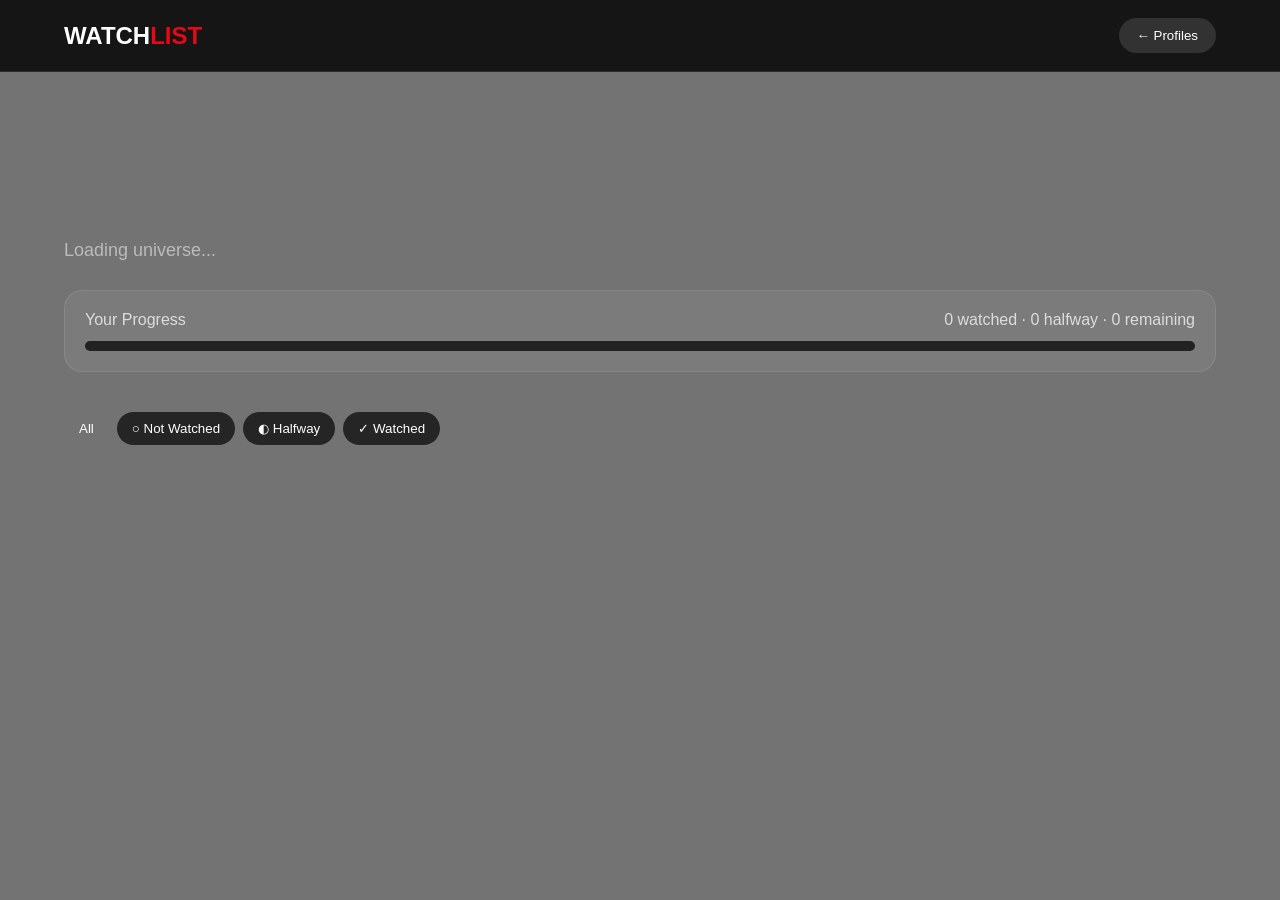
==== commit 133d075b: "Done" ====
--- a/universe.html
+++ b/universe.html
@@ -1,10 +1,15 @@
 ﻿<!DOCTYPE html>
 <html lang="en">
+
 <head>
+
     <meta charset="UTF-8">
-    <meta name="viewport" content="width=device-width, initial-scale=1.0">
+
+    <meta name="viewport"
+          content="width=device-width, initial-scale=1.0">
 
     <title>WatchList</title>
+
 
     <style>
 
@@ -14,36 +19,51 @@
             padding: 0;
         }
 
+
         body {
+            min-height: 100vh;
             font-family: Arial, Helvetica, sans-serif;
             color: white;
+            background: radial-gradient( circle at 10% 0%, var(--accent), transparent 25% ), radial-gradient( circle at 90% 10%, var(--accent2), transparent 25% ), #080808;
+        }
+
+
+        .page {
             min-height: 100vh;
-            background: radial-gradient(circle at 10% 10%, #3b0d0d, transparent 35%), radial-gradient(circle at 90% 20%, #111c42, transparent 35%), linear-gradient(135deg, #050505, #101010);
-        }
-
-        /* HEADER */
+            background: rgba(0,0,0,.55);
+        }
+
+
+        /* =========================
+           HEADER
+        ========================= */
 
         header {
-            height: 75px;
+            position: sticky;
+            top: 0;
+            z-index: 100;
             display: flex;
             align-items: center;
             justify-content: space-between;
-            padding: 0 5%;
-            background: rgba(0,0,0,.75);
-            backdrop-filter: blur(15px);
+            padding: 18px 5%;
+            background: rgba(5,5,5,.85);
+            backdrop-filter: blur(18px);
             border-bottom: 1px solid rgba(255,255,255,.1);
         }
 
+
         .logo {
-            font-size: 27px;
+            font-size: 24px;
             font-weight: 900;
         }
+
 
             .logo span {
                 color: #e50914;
             }
 
-        .back {
+
+        .back-button {
             border: none;
             padding: 10px 18px;
             border-radius: 20px;
@@ -52,1110 +72,460 @@
             cursor: pointer;
         }
 
-            .back:hover {
+
+            .back-button:hover {
                 background: rgba(255,255,255,.25);
             }
 
-        /* HERO */
+
+        /* =========================
+           HERO
+        ========================= */
 
         .hero {
-            padding: 55px 5% 30px;
-        }
+            width: 90%;
+            max-width: 1400px;
+            margin: auto;
+            padding: 60px 0 30px;
+        }
+
 
             .hero h1 {
-                font-size: clamp(40px,6vw,70px);
+                font-size: clamp( 42px, 7vw, 80px );
                 font-weight: 900;
-                margin-bottom: 12px;
-            }
+                background: linear-gradient( 90deg, white, var(--accent2), white );
+                -webkit-background-clip: text;
+                background-clip: text;
+                color: transparent;
+            }
+
 
             .hero p {
-                max-width: 750px;
+                margin-top: 12px;
+                max-width: 800px;
                 color: #bbb;
-                font-size: 17px;
+                font-size: 18px;
                 line-height: 1.6;
             }
 
-        /* PROGRESS */
-
-        .progress {
-            margin: 10px 5% 30px;
+
+        /* =========================
+           PROGRESS
+        ========================= */
+
+        .progress-box {
+            margin-top: 25px;
             padding: 20px;
             border-radius: 18px;
             background: rgba(255,255,255,.06);
             border: 1px solid rgba(255,255,255,.1);
         }
 
-        .progressTop {
+
+        .progress-text {
             display: flex;
             justify-content: space-between;
             margin-bottom: 12px;
-        }
-
-        .progressBar {
-            width: 100%;
-            height: 9px;
-            background: #292929;
+            color: #ddd;
+        }
+
+
+        .progress {
+            height: 10px;
             border-radius: 20px;
             overflow: hidden;
-        }
-
-        .progressFill {
+            background: #222;
+        }
+
+
+        .progress-fill {
+            width: 0%;
             height: 100%;
-            width: 0%;
-            background: linear-gradient( 90deg, #e50914, #ff8a00 );
-            transition: .4s;
-        }
-
-        /* FILTER */
+            border-radius: 20px;
+            background: linear-gradient( 90deg, var(--accent), var(--accent2), #fff );
+            transition: width .4s ease;
+        }
+
+
+        /* =========================
+           ORDER
+        ========================= */
+
+        .controls {
+            width: 90%;
+            max-width: 1400px;
+            margin: 10px auto 30px;
+            display: flex;
+            justify-content: space-between;
+            align-items: center;
+            gap: 15px;
+            flex-wrap: wrap;
+        }
+
 
         .filters {
-            padding: 0 5% 30px;
-            display: flex;
-            gap: 10px;
+            display: flex;
+            gap: 8px;
             flex-wrap: wrap;
         }
+
 
         .filter {
             border: none;
-            padding: 10px 18px;
+            padding: 9px 15px;
             border-radius: 20px;
             background: #252525;
             color: white;
             cursor: pointer;
         }
 
+
             .filter.active {
-                background: #e50914;
-            }
-
-        /* GROUP */
-
-        .group {
-            padding: 0 5% 45px;
-        }
-
-        .groupTitle {
-            font-size: 25px;
+                background: var(--accent);
+            }
+
+
+        /* =========================
+           GROUPS
+        ========================= */
+
+        #movieGroups {
+            width: 90%;
+            max-width: 1400px;
+            margin: auto;
+            padding-bottom: 80px;
+        }
+
+
+        .movie-group {
+            margin-bottom: 45px;
+        }
+
+
+        .movie-group-title {
+            font-size: 27px;
             margin-bottom: 18px;
-        }
-
-        /* MOVIES */
-
-        .movies {
+            color: var(--accent2);
+        }
+
+
+        .movie-list {
             display: grid;
-            grid-template-columns: repeat(auto-fill,minmax(230px,1fr));
-            gap: 25px;
-        }
-
-        /* CARD */
-
-        .card {
-            overflow: hidden;
+            gap: 16px;
+        }
+
+
+        /* =========================
+           MOVIE CARD
+        ========================= */
+
+        .movie-card {
+            display: grid;
+            grid-template-columns: 55px 1fr auto;
+            align-items: center;
+            gap: 20px;
+            padding: 20px;
             border-radius: 18px;
-            background: linear-gradient( 180deg, rgba(255,255,255,.1), rgba(255,255,255,.03) );
+            background: linear-gradient( 110deg, rgba(255,255,255,.08), rgba(255,255,255,.025) );
             border: 1px solid rgba(255,255,255,.1);
-            transition: .25s;
-        }
-
-            .card:hover {
-                transform: translateY(-8px);
-                box-shadow: 0 20px 50px rgba(0,0,0,.5);
-            }
-
-        .poster {
-            width: 100%;
-            height: 320px;
-            object-fit: cover;
-            background: #171717;
-        }
-
-        .info {
-            padding: 17px;
-        }
-
-        .title {
+            transition: transform .2s ease, border .2s ease;
+        }
+
+
+            .movie-card:hover {
+                transform: translateX(5px);
+                border-color: var(--accent);
+            }
+
+
+        .movie-number {
+            width: 45px;
+            height: 45px;
+            display: flex;
+            align-items: center;
+            justify-content: center;
+            border-radius: 13px;
+            background: rgba(255,255,255,.07);
+            color: var(--accent2);
+            font-weight: bold;
+        }
+
+
+        .movie-title {
             font-size: 19px;
             font-weight: 800;
-            margin-bottom: 6px;
-        }
-
-        .year {
-            color: #999;
+        }
+
+
+        .movie-year {
+            margin-left: 10px;
+            color: #777;
             font-size: 13px;
-            margin-bottom: 10px;
-        }
-
-        .description {
-            color: #c8c8c8;
-            font-size: 13px;
-            line-height: 1.5;
-            min-height: 78px;
-        }
-
-        /* STATUS */
-
-        .status {
-            display: flex;
-            gap: 6px;
-            margin-top: 15px;
-        }
-
-            .status button {
-                flex: 1;
-                border: none;
-                padding: 8px 4px;
-                border-radius: 8px;
-                background: #292929;
-                color: white;
-                font-size: 11px;
-                cursor: pointer;
-            }
-
-                .status button:hover {
-                    background: #444;
-                }
-
-                .status button.selected {
-                    background: #e50914;
-                }
-
-        /* TRAILER */
-
-        .trailer {
-            width: 100%;
-            margin-top: 9px;
-            padding: 10px;
+            font-weight: normal;
+        }
+
+
+        .movie-description {
+            margin-top: 8px;
+            max-width: 850px;
+            color: #aaa;
+            font-size: 14px;
+            line-height: 1.55;
+        }
+
+
+        /* =========================
+           DETAILS
+        ========================= */
+
+        .movie-details {
+            display: flex;
+            align-items: center;
+            gap: 10px;
+        }
+
+
+        .trailer-button {
             border: none;
-            border-radius: 9px;
-            background: white;
-            color: black;
+            padding: 10px 14px;
+            border-radius: 10px;
+            background: #fff;
+            color: #111;
             font-weight: bold;
             cursor: pointer;
         }
 
-            .trailer:hover {
-                background: #ddd;
-            }
-
-        /* RATING */
-
-        .rating {
-            margin-top: 10px;
+
+            .trailer-button:hover {
+                background: var(--accent2);
+                color: white;
+            }
+
+
+        .status-button {
+            min-width: 125px;
+            border: none;
+            padding: 10px 14px;
+            border-radius: 10px;
+            color: white;
+            font-weight: bold;
+            cursor: pointer;
+        }
+
+
+        .status-not-watched {
+            background: #333;
+        }
+
+
+        .status-halfway {
+            background: #e39b00;
+        }
+
+
+        .status-watched {
+            background: #199447;
+        }
+
+
+        /* =========================
+           RATING
+        ========================= */
+
+        .rating-wrapper {
             display: flex;
             align-items: center;
-            gap: 3px;
-        }
-
-        .star {
+            gap: 5px;
+        }
+
+
+        .rating-label {
+            display: none;
+        }
+
+
+        .rating-star {
+            border: none;
+            background: none;
             color: #555;
-            font-size: 18px;
+            font-size: 20px;
+            padding: 0;
             cursor: pointer;
         }
 
-            .star.active {
+
+            .rating-star:hover,
+            .rating-star:focus {
                 color: #ffd21f;
             }
 
-        /* ERROR */
-
-        .error {
-            margin: 40px 5%;
-            padding: 25px;
-            border-radius: 15px;
-            background: rgba(255,0,0,.1);
-            border: 1px solid rgba(255,0,0,.3);
-            color: #ffb0b0;
-        }
-
-        /* MOBILE */
-
-        @media(max-width:600px) {
-
-            .movies {
-                grid-template-columns: repeat(2,1fr);
-                gap: 12px;
-            }
-
-            .poster {
-                height: 250px;
-            }
-
-            .title {
-                font-size: 15px;
-            }
-
-            .description {
+
+        /* =========================
+           MOBILE
+        ========================= */
+
+        @media(max-width:800px) {
+
+            .movie-card {
+                grid-template-columns: 45px 1fr;
+            }
+
+
+            .movie-details {
+                grid-column: 1 / -1;
+                flex-wrap: wrap;
+            }
+        }
+
+
+        @media(max-width:550px) {
+
+            .hero {
+                padding-top: 40px;
+            }
+
+
+            .movie-card {
+                padding: 15px;
+            }
+
+
+            .movie-title {
+                font-size: 16px;
+            }
+
+
+            .movie-description {
+                font-size: 12px;
+            }
+
+
+            .trailer-button,
+            .status-button {
                 font-size: 11px;
             }
-
-            .status button {
-                font-size: 9px;
-            }
         }
     </style>
+
 </head>
 
 
 <body>
 
 
-    <header>
-
-        <div class="logo">
-            WATCH<span>LIST</span>
-        </div>
-
-        <button class="back"
-                onclick="location.href='index.html'">
-
-            ← Profiles
-
-        </button>
-
-    </header>
-
-
-    <section class="hero">
-
-        <h1 id="title">
-            Loading...
-        </h1>
-
-        <p id="description">
-            Loading universe...
-        </p>
-
-    </section>
-
-
-    <section class="progress">
-
-        <div class="progressTop">
-
-            <span id="count">
-                0 / 0 watched
-            </span>
-
-            <span id="percent">
-                0%
-            </span>
-
-        </div>
-
-        <div class="progressBar">
-
-            <div id="progressFill"
-                 class="progressFill">
+    <div id="universePage"
+         class="page">
+
+
+        <header>
+
+            <div class="logo">
+
+                WATCH<span>LIST</span>
+
             </div>
 
-        </div>
-
-    </section>
-
-
-    <div class="filters">
-
-        <button class="filter active"
-                onclick="filterMovies('all',this)">
-            All
-        </button>
-
-        <button class="filter"
-                onclick="filterMovies('unwatched',this)">
-            Unwatched
-        </button>
-
-        <button class="filter"
-                onclick="filterMovies('watched',this)">
-            Watched
-        </button>
-
-        <button class="filter"
-                onclick="filterMovies('half',this)">
-            Half Completed
-        </button>
+
+            <button id="backButton"
+                    class="back-button">
+
+                ← Profiles
+
+            </button>
+
+        </header>
+
+
+        <section class="hero">
+
+            <h1 id="universeTitle">
+                Loading...
+            </h1>
+
+
+            <p id="universeTagline">
+                Loading universe...
+            </p>
+
+
+            <div class="progress-box">
+
+                <div class="progress-text">
+
+                    <span>
+                        Your Progress
+                    </span>
+
+                    <span id="universeProgressText">
+                        0 watched ·
+                        0 halfway ·
+                        0 remaining
+                    </span>
+
+                </div>
+
+
+                <div class="progress">
+
+                    <div id="universeProgressFill"
+                         class="progress-fill">
+                    </div>
+
+                </div>
+
+            </div>
+
+        </section>
+
+
+        <section class="controls">
+
+
+            <div class="filters">
+
+                <button class="filter active"
+                        data-filter="all">
+                    All
+                </button>
+
+
+                <button class="filter"
+                        data-filter="not-watched">
+                    ○ Not Watched
+                </button>
+
+
+                <button class="filter"
+                        data-filter="halfway">
+                    ◐ Halfway
+                </button>
+
+
+                <button class="filter"
+                        data-filter="watched">
+                    ✓ Watched
+                </button>
+
+            </div>
+
+
+        </section>
+
+
+        <main id="movieGroups">
+        </main>
+
 
     </div>
 
 
-    <main id="content"></main>
-
-
-    <!-- IMPORTANT -->
+    <!-- IMPORTANT ORDER -->
 
     <script src="data.js"></script>
 
-
-    <script>
-
-/*
-==================================================
-GET UNIVERSE FROM URL
-==================================================
-*/
-
-const params =
-    new URLSearchParams(
-        window.location.search
-    );
-
-const universeId =
-    params.get("universe");
-
-
-/*
-==================================================
-FIND UNIVERSE FROM YOUR ACTUAL DATA.JS
-==================================================
-*/
-
-const universe =
-    UNIVERSES.find(
-        u => u.id === universeId
-    );
-
-
-/*
-==================================================
-CHECK
-==================================================
-*/
-
-if (!universe) {
-
-    document.getElementById("title")
-        .textContent =
-        "Universe Not Found";
-
-    document.getElementById("description")
-        .textContent =
-        "Could not find: " + universeId;
-
-    document.getElementById("content")
-        .innerHTML = `
-
-            <div class="error">
-
-                <h2>Universe not found</h2>
-
-                <br>
-
-                <p>
-                    Looking for:
-                    <strong>
-                        ${universeId}
-                    </strong>
-                </p>
-
-                <br>
-
-                <p>
-                    Check the id inside data.js.
-                </p>
-
-            </div>
-
-        `;
-
-} else {
-
-    loadUniverse();
-
-}
-
-
-/*
-==================================================
-LOCAL STORAGE
-==================================================
-*/
-
-let state =
-    JSON.parse(
-        localStorage.getItem(
-            "watchlist-progress"
-        ) || "{}"
-    );
-
-
-/*
-==================================================
-SAVE
-==================================================
-*/
-
-function save() {
-
-    localStorage.setItem(
-        "watchlist-progress",
-        JSON.stringify(state)
-    );
-
-}
-
-
-/*
-==================================================
-MOVIE ID
-==================================================
-*/
-
-function movieKey(movie) {
-
-    return movie.id;
-
-}
-
-
-/*
-==================================================
-GET STATUS
-==================================================
-*/
-
-function getStatus(movie) {
-
-    return (
-        state[movieKey(movie)] ||
-        "unwatched"
-    );
-
-}
-
-
-/*
-==================================================
-SET STATUS
-==================================================
-*/
-
-function setStatus(movie,status) {
-
-    state[movieKey(movie)] =
-        status;
-
-    save();
-
-    loadUniverse();
-
-}
-
-
-/*
-==================================================
-RATING
-==================================================
-*/
-
-function getRating(movie) {
-
-    return Number(
-        localStorage.getItem(
-            "rating-" +
-            movieKey(movie)
-        ) || 0
-    );
-
-}
-
-
-function setRating(movie,rating) {
-
-    localStorage.setItem(
-
-        "rating-" +
-        movieKey(movie),
-
-        rating
-
-    );
-
-    loadUniverse();
-
-}
-
-
-/*
-==================================================
-FILTER
-==================================================
-*/
-
-let currentFilter = "all";
-
-
-function filterMovies(filter,button) {
-
-    currentFilter =
-        filter;
-
-
-    document
-        .querySelectorAll(".filter")
-        .forEach(
-            b =>
-            b.classList.remove("active")
-        );
-
-
-    button.classList.add("active");
-
-
-    loadUniverse();
-
-}
-
-
-/*
-==================================================
-GET ALL ITEMS
-==================================================
-*/
-
-function getAllItems() {
-
-    let all = [];
-
-
-    universe.groups.forEach(
-        group => {
-
-            group.items.forEach(
-                movie => {
-
-                    all.push(movie);
-
-                }
-            );
-
-        }
-    );
-
-
-    return all;
-
-}
-
-
-/*
-==================================================
-LOAD UNIVERSE
-==================================================
-*/
-
-function loadUniverse() {
-
-    /*
-    TITLE
-    */
-
-    document.getElementById(
-        "title"
-    ).textContent =
-        universe.name;
-
-
-    /*
-    DESCRIPTION
-    */
-
-    document.getElementById(
-        "description"
-    ).textContent =
-        universe.tagline ||
-        "Your personal " +
-        universe.name +
-        " watchlist.";
-
-
-    /*
-    PROGRESS
-    */
-
-    updateProgress();
-
-
-    /*
-    CONTENT
-    */
-
-    const content =
-        document.getElementById(
-            "content"
-        );
-
-
-    content.innerHTML = "";
-
-
-    /*
-    GROUPS
-    */
-
-    universe.groups.forEach(
-        group => {
-
-            const section =
-                document.createElement(
-                    "section"
-                );
-
-
-            section.className =
-                "group";
-
-
-            const heading =
-                document.createElement(
-                    "h2"
-                );
-
-
-            heading.className =
-                "groupTitle";
-
-
-            heading.textContent =
-                group.title;
-
-
-            section.appendChild(
-                heading
-            );
-
-
-            const grid =
-                document.createElement(
-                    "div"
-                );
-
-
-            grid.className =
-                "movies";
-
-
-            group.items.forEach(
-                movie => {
-
-                    const status =
-                        getStatus(movie);
-
-
-                    /*
-                    FILTER
-                    */
-
-                    if (
-                        currentFilter ===
-                        "watched" &&
-                        status !== "watched"
-                    ) {
-                        return;
-                    }
-
-
-                    if (
-                        currentFilter ===
-                        "unwatched" &&
-                        status !== "unwatched"
-                    ) {
-                        return;
-                    }
-
-
-                    if (
-                        currentFilter ===
-                        "half" &&
-                        status !== "half"
-                    ) {
-                        return;
-                    }
-
-
-                    grid.appendChild(
-                        createCard(movie)
-                    );
-
-                }
-            );
-
-
-            section.appendChild(
-                grid
-            );
-
-
-            content.appendChild(
-                section
-            );
-
-        }
-    );
-
-}
-
-
-/*
-==================================================
-CREATE CARD
-==================================================
-*/
-
-function createCard(movie) {
-
-    const card =
-        document.createElement(
-            "article"
-        );
-
-
-    card.className =
-        "card";
-
-
-    const status =
-        getStatus(movie);
-
-
-    const rating =
-        getRating(movie);
-
-
-    /*
-    IMAGE
-    */
-
-    const image =
-        movie.image ||
-        movie.poster ||
-        "https://via.placeholder.com/500x750/151515/ffffff?text=" +
-        encodeURIComponent(
-            movie.title
-        );
-
-
-    /*
-    DESCRIPTION
-    */
-
-    const description =
-        movie.description ||
-        "Description coming soon.";
-
-
-    /*
-    TRAILER
-    */
-
-    const trailer =
-        movie.trailer ||
-        (
-            "https://www.youtube.com/results?search_query=" +
-            encodeURIComponent(
-                movie.title +
-                " official trailer"
-            )
-        );
-
-
-    card.innerHTML = `
-
-        <img
-            class="poster"
-            src="${image}"
-            alt="${escapeHTML(movie.title)}"
-            onerror="
-                this.src='https://via.placeholder.com/500x750/151515/ffffff?text=No+Poster'
-            "
-        >
-
-        <div class="info">
-
-            <div class="title">
-                ${escapeHTML(movie.title)}
-            </div>
-
-            <div class="year">
-                ${movie.year || ""}
-            </div>
-
-            <div class="description">
-                ${escapeHTML(description)}
-            </div>
-
-
-            <div class="status">
-
-                <button
-                    class="${status === "unwatched" ? "selected" : ""}"
-                    data-status="unwatched">
-
-                    Not Watched
-
-                </button>
-
-                <button
-                    class="${status === "half" ? "selected" : ""}"
-                    data-status="half">
-
-                    Half
-
-                </button>
-
-                <button
-                    class="${status === "watched" ? "selected" : ""}"
-                    data-status="watched">
-
-                    Watched
-
-                </button>
-
-            </div>
-
-
-            <button
-                class="trailer">
-
-                ▶ Watch Trailer
-
-            </button>
-
-
-            <div class="rating">
-
-                <span>Rating:</span>
-
-                ${createStars(movie,rating)}
-
-            </div>
-
-        </div>
-
-    `;
-
-
-    /*
-    STATUS BUTTONS
-    */
-
-    card
-        .querySelectorAll(
-            ".status button"
-        )
-        .forEach(
-            button => {
-
-                button.addEventListener(
-                    "click",
-                    () => {
-
-                        setStatus(
-                            movie,
-                            button.dataset.status
-                        );
-
-                    }
-                );
-
-            }
-        );
-
-
-    /*
-    TRAILER
-    */
-
-    card
-        .querySelector(
-            ".trailer"
-        )
-        .addEventListener(
-            "click",
-            () => {
-
-                window.open(
-                    trailer,
-                    "_blank"
-                );
-
-            }
-        );
-
-
-    /*
-    RATING
-    */
-
-    card
-        .querySelectorAll(
-            ".star"
-        )
-        .forEach(
-            star => {
-
-                star.addEventListener(
-                    "click",
-                    () => {
-
-                        setRating(
-                            movie,
-                            Number(
-                                star.dataset.rating
-                            )
-                        );
-
-                    }
-                );
-
-            }
-        );
-
-
-    return card;
-
-}
-
-
-/*
-==================================================
-STARS
-==================================================
-*/
-
-function createStars(movie,rating) {
-
-    let html = "";
-
-
-    for (
-        let i = 1;
-        i <= 5;
-        i++
-    ) {
-
-        html += `
-
-            <span
-                class="star ${i <= rating ? "active" : ""}"
-                data-rating="${i}">
-
-                ★
-
-            </span>
-
-        `;
-
-    }
-
-
-    return html;
-
-}
-
-
-/*
-==================================================
-PROGRESS
-==================================================
-*/
-
-function updateProgress() {
-
-    const all =
-        getAllItems();
-
-
-    const total =
-        all.length;
-
-
-    let watched = 0;
-
-
-    all.forEach(
-        movie => {
-
-            if (
-                getStatus(movie) ===
-                "watched"
-            ) {
-
-                watched++;
-
-            }
-
-        }
-    );
-
-
-    const percentage =
-        total === 0
-        ? 0
-        : Math.round(
-            watched /
-            total *
-            100
-        );
-
-
-    document.getElementById(
-        "count"
-    ).textContent =
-        watched +
-        " / " +
-        total +
-        " watched";
-
-
-    document.getElementById(
-        "percent"
-    ).textContent =
-        percentage +
-        "%";
-
-
-    document.getElementById(
-        "progressFill"
-    ).style.width =
-        percentage +
-        "%";
-
-}
-
-
-/*
-==================================================
-HTML ESCAPE
-==================================================
-*/
-
-function escapeHTML(text) {
-
-    return String(text || "")
-        .replace(
-            /&/g,
-            "&amp;"
-        )
-        .replace(
-            /</g,
-            "&lt;"
-        )
-        .replace(
-            />/g,
-            "&gt;"
-        )
-        .replace(
-            /"/g,
-            "&quot;"
-        )
-        .replace(
-            /'/g,
-            "&#039;"
-        );
-
-}
-
-    </script>
+    <script src="universe.js"></script>
+
 
 </body>
+
 </html>
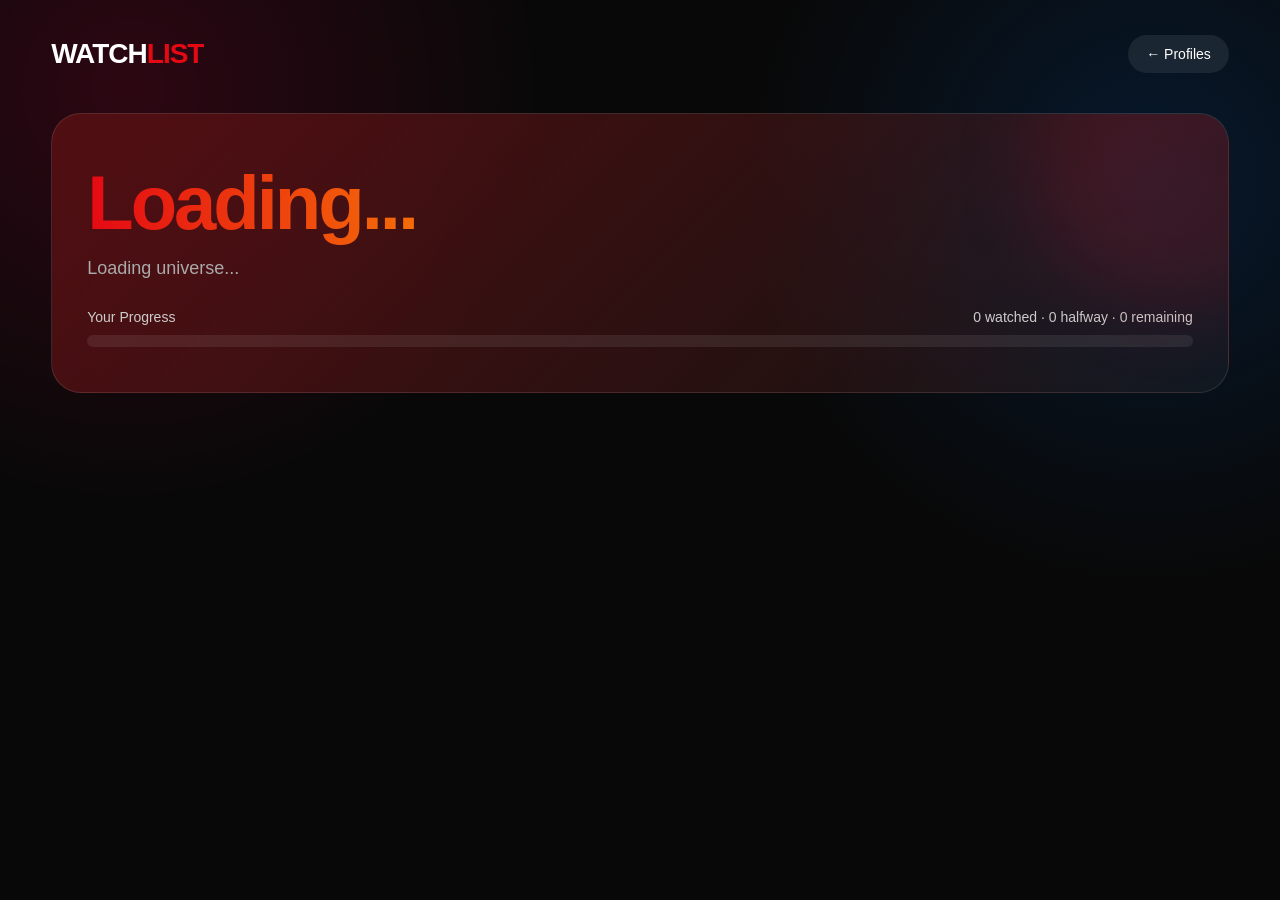
==== commit 9da2199b: "Done" ====
--- a/universe.html
+++ b/universe.html
@@ -9,7 +9,6 @@
           content="width=device-width, initial-scale=1.0">
 
     <title>WatchList</title>
-
 
     <style>
 
@@ -21,350 +20,363 @@
 
 
         body {
+            font-family: Arial, Helvetica, sans-serif;
             min-height: 100vh;
-            font-family: Arial, Helvetica, sans-serif;
+            background: radial-gradient( circle at 10% 10%, rgba(255, 0, 80, .15), transparent 30% ), radial-gradient( circle at 90% 20%, rgba(0, 120, 255, .15), transparent 30% ), #080808;
             color: white;
-            background: radial-gradient( circle at 10% 0%, var(--accent), transparent 25% ), radial-gradient( circle at 90% 10%, var(--accent2), transparent 25% ), #080808;
-        }
-
-
-        .page {
+        }
+
+
+        /* =====================================================
+           PAGE
+        ===================================================== */
+
+        #universePage {
+            --accent: #e50914;
+            --accent-2: #ffb000;
             min-height: 100vh;
-            background: rgba(0,0,0,.55);
-        }
-
-
-        /* =========================
-           HEADER
-        ========================= */
-
-        header {
-            position: sticky;
-            top: 0;
-            z-index: 100;
-            display: flex;
+        }
+
+
+        .container {
+            width: 92%;
+            max-width: 1250px;
+            margin: auto;
+            padding: 35px 0 80px;
+        }
+
+
+        /* =====================================================
+           TOP BAR
+        ===================================================== */
+
+        .topbar {
+            display: flex;
+            justify-content: space-between;
             align-items: center;
-            justify-content: space-between;
-            padding: 18px 5%;
-            background: rgba(5,5,5,.85);
-            backdrop-filter: blur(18px);
-            border-bottom: 1px solid rgba(255,255,255,.1);
+            margin-bottom: 40px;
         }
 
 
         .logo {
-            font-size: 24px;
+            font-size: 28px;
             font-weight: 900;
+            letter-spacing: -1px;
         }
 
 
             .logo span {
-                color: #e50914;
+                color: var(--accent);
             }
 
 
         .back-button {
             border: none;
-            padding: 10px 18px;
-            border-radius: 20px;
+            background: rgba(255,255,255,.08);
             color: white;
-            background: rgba(255,255,255,.12);
+            padding: 11px 18px;
+            border-radius: 30px;
             cursor: pointer;
+            font-size: 14px;
+            transition: .25s;
         }
 
 
             .back-button:hover {
-                background: rgba(255,255,255,.25);
-            }
-
-
-        /* =========================
+                background: var(--accent);
+                transform: translateX(-3px);
+            }
+
+
+        /* =====================================================
            HERO
-        ========================= */
+        ===================================================== */
 
         .hero {
-            width: 90%;
-            max-width: 1400px;
-            margin: auto;
-            padding: 60px 0 30px;
-        }
+            padding: 45px 35px;
+            border-radius: 30px;
+            background: linear-gradient( 135deg, color-mix( in srgb, var(--accent) 30%, #111 ), rgba(255,255,255,.04) );
+            border: 1px solid rgba(255,255,255,.1);
+            margin-bottom: 35px;
+            position: relative;
+            overflow: hidden;
+        }
+
+
+            .hero::after {
+                content: "";
+                position: absolute;
+                width: 300px;
+                height: 300px;
+                right: -100px;
+                top: -100px;
+                border-radius: 50%;
+                background: var(--accent);
+                opacity: .15;
+                filter: blur(40px);
+            }
 
 
             .hero h1 {
-                font-size: clamp( 42px, 7vw, 80px );
+                font-size: clamp( 40px, 7vw, 76px );
                 font-weight: 900;
-                background: linear-gradient( 90deg, white, var(--accent2), white );
+                letter-spacing: -3px;
+                background: linear-gradient( 90deg, var(--accent), var(--accent-2), white );
                 -webkit-background-clip: text;
                 background-clip: text;
                 color: transparent;
+                margin-bottom: 12px;
             }
 
 
             .hero p {
-                margin-top: 12px;
-                max-width: 800px;
-                color: #bbb;
+                color: #aaa;
                 font-size: 18px;
-                line-height: 1.6;
-            }
-
-
-        /* =========================
+            }
+
+
+        /* =====================================================
            PROGRESS
-        ========================= */
+        ===================================================== */
 
         .progress-box {
-            margin-top: 25px;
-            padding: 20px;
-            border-radius: 18px;
-            background: rgba(255,255,255,.06);
-            border: 1px solid rgba(255,255,255,.1);
+            margin-top: 30px;
         }
 
 
         .progress-text {
             display: flex;
             justify-content: space-between;
-            margin-bottom: 12px;
-            color: #ddd;
+            gap: 20px;
+            color: #ccc;
+            margin-bottom: 10px;
+            font-size: 14px;
         }
 
 
         .progress {
-            height: 10px;
+            height: 12px;
             border-radius: 20px;
             overflow: hidden;
-            background: #222;
-        }
-
-
-        .progress-fill {
+            background: rgba(255,255,255,.08);
+        }
+
+
+        #universeProgressFill {
+            height: 100%;
             width: 0%;
-            height: 100%;
             border-radius: 20px;
-            background: linear-gradient( 90deg, var(--accent), var(--accent2), #fff );
+            background: linear-gradient( 90deg, var(--accent), var(--accent-2) );
             transition: width .4s ease;
         }
 
 
-        /* =========================
-           ORDER
-        ========================= */
-
-        .controls {
-            width: 90%;
-            max-width: 1400px;
-            margin: 10px auto 30px;
-            display: flex;
-            justify-content: space-between;
-            align-items: center;
-            gap: 15px;
-            flex-wrap: wrap;
-        }
-
-
-        .filters {
-            display: flex;
-            gap: 8px;
-            flex-wrap: wrap;
-        }
-
-
-        .filter {
-            border: none;
-            padding: 9px 15px;
-            border-radius: 20px;
-            background: #252525;
-            color: white;
-            cursor: pointer;
-        }
-
-
-            .filter.active {
-                background: var(--accent);
-            }
-
-
-        /* =========================
-           GROUPS
-        ========================= */
-
-        #movieGroups {
-            width: 90%;
-            max-width: 1400px;
-            margin: auto;
-            padding-bottom: 80px;
-        }
-
+        /* =====================================================
+           MOVIE GROUP
+        ===================================================== */
 
         .movie-group {
-            margin-bottom: 45px;
+            margin-top: 45px;
         }
 
 
         .movie-group-title {
-            font-size: 27px;
+            font-size: 25px;
             margin-bottom: 18px;
-            color: var(--accent2);
-        }
-
+            color: #eee;
+        }
+
+
+        /* =====================================================
+           MOVIE LIST
+        ===================================================== */
 
         .movie-list {
-            display: grid;
-            gap: 16px;
-        }
-
-
-        /* =========================
+            display: flex;
+            flex-direction: column;
+            gap: 14px;
+        }
+
+
+        /* =====================================================
            MOVIE CARD
-        ========================= */
+        ===================================================== */
 
         .movie-card {
             display: grid;
             grid-template-columns: 55px 1fr auto;
+            gap: 20px;
             align-items: center;
-            gap: 20px;
-            padding: 20px;
-            border-radius: 18px;
-            background: linear-gradient( 110deg, rgba(255,255,255,.08), rgba(255,255,255,.025) );
-            border: 1px solid rgba(255,255,255,.1);
-            transition: transform .2s ease, border .2s ease;
+            padding: 22px;
+            border-radius: 20px;
+            background: linear-gradient( 135deg, rgba(255,255,255,.055), rgba(255,255,255,.025) );
+            border: 1px solid rgba(255,255,255,.08);
+            transition: transform .25s, border .25s, box-shadow .25s;
         }
 
 
             .movie-card:hover {
-                transform: translateX(5px);
+                transform: translateY(-3px);
                 border-color: var(--accent);
-            }
-
+                box-shadow: 0 15px 40px rgba(0,0,0,.3);
+            }
+
+
+        /* =====================================================
+           NUMBER
+        ===================================================== */
 
         .movie-number {
             width: 45px;
             height: 45px;
+            border-radius: 14px;
             display: flex;
             align-items: center;
             justify-content: center;
-            border-radius: 13px;
-            background: rgba(255,255,255,.07);
-            color: var(--accent2);
-            font-weight: bold;
-        }
-
+            background: linear-gradient( 135deg, var(--accent), var(--accent-2) );
+            font-weight: 900;
+        }
+
+
+        /* =====================================================
+           INFO
+        ===================================================== */
 
         .movie-title {
             font-size: 19px;
-            font-weight: 800;
+            margin-bottom: 7px;
         }
 
 
         .movie-year {
-            margin-left: 10px;
+            color: #888;
+            font-size: 14px;
+            font-weight: normal;
+            margin-left: 6px;
+        }
+
+
+        .movie-description {
+            color: #999;
+            line-height: 1.5;
+            font-size: 14px;
+            max-width: 700px;
+        }
+
+
+        /* =====================================================
+           DETAILS
+        ===================================================== */
+
+        .movie-details {
+            display: flex;
+            align-items: center;
+            justify-content: flex-end;
+            gap: 15px;
+            flex-wrap: wrap;
+        }
+
+
+        /* =====================================================
+           RATING
+        ===================================================== */
+
+        .rating-wrapper {
+            display: flex;
+            flex-direction: column;
+            align-items: center;
+            gap: 3px;
+        }
+
+
+        .rating-label {
+            font-size: 10px;
             color: #777;
-            font-size: 13px;
-            font-weight: normal;
-        }
-
-
-        .movie-description {
-            margin-top: 8px;
-            max-width: 850px;
-            color: #aaa;
-            font-size: 14px;
-            line-height: 1.55;
-        }
-
-
-        /* =========================
-           DETAILS
-        ========================= */
-
-        .movie-details {
-            display: flex;
-            align-items: center;
-            gap: 10px;
-        }
-
-
-        .trailer-button {
-            border: none;
-            padding: 10px 14px;
-            border-radius: 10px;
-            background: #fff;
-            color: #111;
-            font-weight: bold;
-            cursor: pointer;
-        }
-
-
-            .trailer-button:hover {
-                background: var(--accent2);
-                color: white;
-            }
-
-
-        .status-button {
-            min-width: 125px;
-            border: none;
-            padding: 10px 14px;
-            border-radius: 10px;
-            color: white;
-            font-weight: bold;
-            cursor: pointer;
-        }
-
-
-        .status-not-watched {
-            background: #333;
-        }
-
-
-        .status-halfway {
-            background: #e39b00;
-        }
-
-
-        .status-watched {
-            background: #199447;
-        }
-
-
-        /* =========================
-           RATING
-        ========================= */
-
-        .rating-wrapper {
-            display: flex;
-            align-items: center;
-            gap: 5px;
-        }
-
-
-        .rating-label {
-            display: none;
+            text-transform: uppercase;
+        }
+
+
+        .rating-stars {
+            display: flex;
+            gap: 1px;
         }
 
 
         .rating-star {
             border: none;
-            background: none;
-            color: #555;
+            background: transparent;
+            color: #777;
+            cursor: pointer;
             font-size: 20px;
-            padding: 0;
+            padding: 0 2px;
+        }
+
+
+            .rating-star:hover {
+                color: #ffd43b;
+            }
+
+
+        /* =====================================================
+           TRAILER
+        ===================================================== */
+
+        .trailer-button {
+            border: 1px solid rgba(255,255,255,.15);
+            background: rgba(255,255,255,.06);
+            color: white;
+            padding: 10px 15px;
+            border-radius: 12px;
             cursor: pointer;
-        }
-
-
-            .rating-star:hover,
-            .rating-star:focus {
-                color: #ffd21f;
-            }
-
-
-        /* =========================
+            font-weight: 600;
+            transition: .2s;
+        }
+
+
+            .trailer-button:hover {
+                background: #ff0000;
+                border-color: #ff0000;
+            }
+
+
+        /* =====================================================
+           STATUS
+        ===================================================== */
+
+        .status-button {
+            border: none;
+            padding: 10px 15px;
+            border-radius: 12px;
+            cursor: pointer;
+            font-weight: 700;
+            min-width: 125px;
+            transition: .2s;
+        }
+
+
+        .status-not-watched {
+            background: rgba(255,255,255,.08);
+            color: #bbb;
+        }
+
+
+        .status-halfway {
+            background: #f5a900;
+            color: #111;
+        }
+
+
+        .status-watched {
+            background: #25c26e;
+            color: white;
+        }
+
+
+        /* =====================================================
            MOBILE
-        ========================= */
-
-        @media(max-width:800px) {
+        ===================================================== */
+
+        @media ( max-width: 800px ) {
 
             .movie-card {
                 grid-template-columns: 45px 1fr;
@@ -372,37 +384,38 @@
 
 
             .movie-details {
-                grid-column: 1 / -1;
-                flex-wrap: wrap;
-            }
-        }
-
-
-        @media(max-width:550px) {
+                grid-column: 2;
+                justify-content: flex-start;
+            }
+
 
             .hero {
-                padding-top: 40px;
+                padding: 30px 22px;
+            }
+        }
+
+
+        @media ( max-width: 550px ) {
+
+            .container {
+                width: 94%;
             }
 
 
             .movie-card {
-                padding: 15px;
-            }
-
-
-            .movie-title {
-                font-size: 16px;
-            }
-
-
-            .movie-description {
-                font-size: 12px;
-            }
-
-
-            .trailer-button,
-            .status-button {
-                font-size: 11px;
+                padding: 16px;
+            }
+
+
+            .movie-details {
+                flex-direction: column;
+                align-items: flex-start;
+            }
+
+
+            .progress-text {
+                flex-direction: column;
+                gap: 5px;
             }
         }
     </style>
@@ -412,114 +425,90 @@
 
 <body>
 
-
-    <div id="universePage"
-         class="page">
-
-
-        <header>
-
-            <div class="logo">
-
-                WATCH<span>LIST</span>
+    <div id="universePage">
+
+        <div class="container">
+
+
+            <!-- TOP BAR -->
+
+            <div class="topbar">
+
+                <div class="logo">
+
+                    WATCH<span>LIST</span>
+
+                </div>
+
+
+                <button id="backButton"
+                        class="back-button"
+                        type="button">
+                    ← Profiles
+                </button>
 
             </div>
 
 
-            <button id="backButton"
-                    class="back-button">
-
-                ← Profiles
-
-            </button>
-
-        </header>
-
-
-        <section class="hero">
-
-            <h1 id="universeTitle">
-                Loading...
-            </h1>
-
-
-            <p id="universeTagline">
-                Loading universe...
-            </p>
-
-
-            <div class="progress-box">
-
-                <div class="progress-text">
-
-                    <span>
-                        Your Progress
-                    </span>
-
-                    <span id="universeProgressText">
-                        0 watched ·
-                        0 halfway ·
-                        0 remaining
-                    </span>
+
+            <!-- HERO -->
+
+            <section class="hero">
+
+                <h1 id="universeTitle">
+                    Loading...
+                </h1>
+
+                <p id="universeTagline">
+                    Loading universe...
+                </p>
+
+
+                <div class="progress-box">
+
+                    <div class="progress-text">
+
+                        <span>
+                            Your Progress
+                        </span>
+
+                        <span id="universeProgressText">
+                            0 watched ·
+                            0 halfway ·
+                            0 remaining
+                        </span>
+
+                    </div>
+
+
+                    <div class="progress">
+
+                        <div id="universeProgressFill"></div>
+
+                    </div>
 
                 </div>
 
-
-                <div class="progress">
-
-                    <div id="universeProgressFill"
-                         class="progress-fill">
-                    </div>
-
-                </div>
-
-            </div>
-
-        </section>
-
-
-        <section class="controls">
-
-
-            <div class="filters">
-
-                <button class="filter active"
-                        data-filter="all">
-                    All
-                </button>
-
-
-                <button class="filter"
-                        data-filter="not-watched">
-                    ○ Not Watched
-                </button>
-
-
-                <button class="filter"
-                        data-filter="halfway">
-                    ◐ Halfway
-                </button>
-
-
-                <button class="filter"
-                        data-filter="watched">
-                    ✓ Watched
-                </button>
-
-            </div>
-
-
-        </section>
-
-
-        <main id="movieGroups">
-        </main>
-
+            </section>
+
+
+
+            <!-- MOVIES -->
+
+            <main id="movieGroups">
+
+            </main>
+
+
+        </div>
 
     </div>
 
 
-    <!-- IMPORTANT ORDER -->
+
+    <!-- IMPORTANT:
+         data.js MUST load before universe.js
+    -->
 
     <script src="data.js"></script>
 
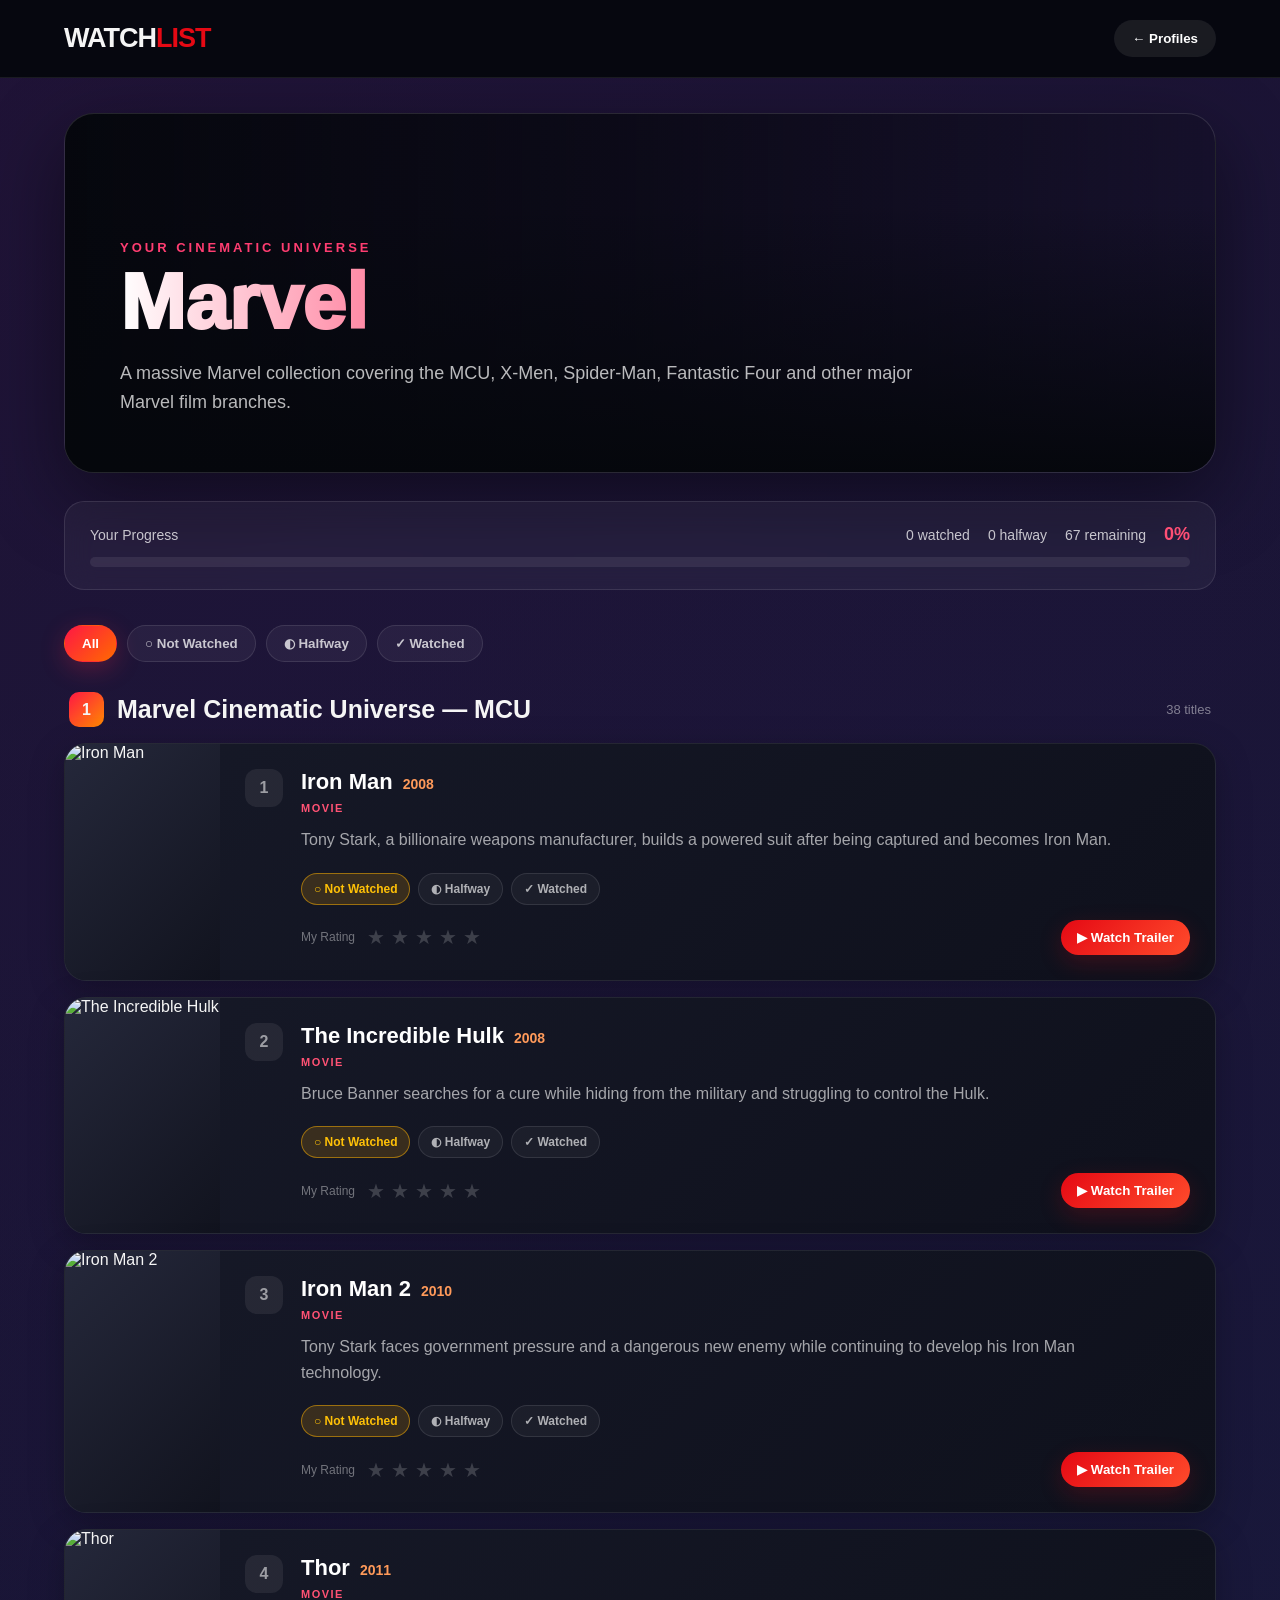
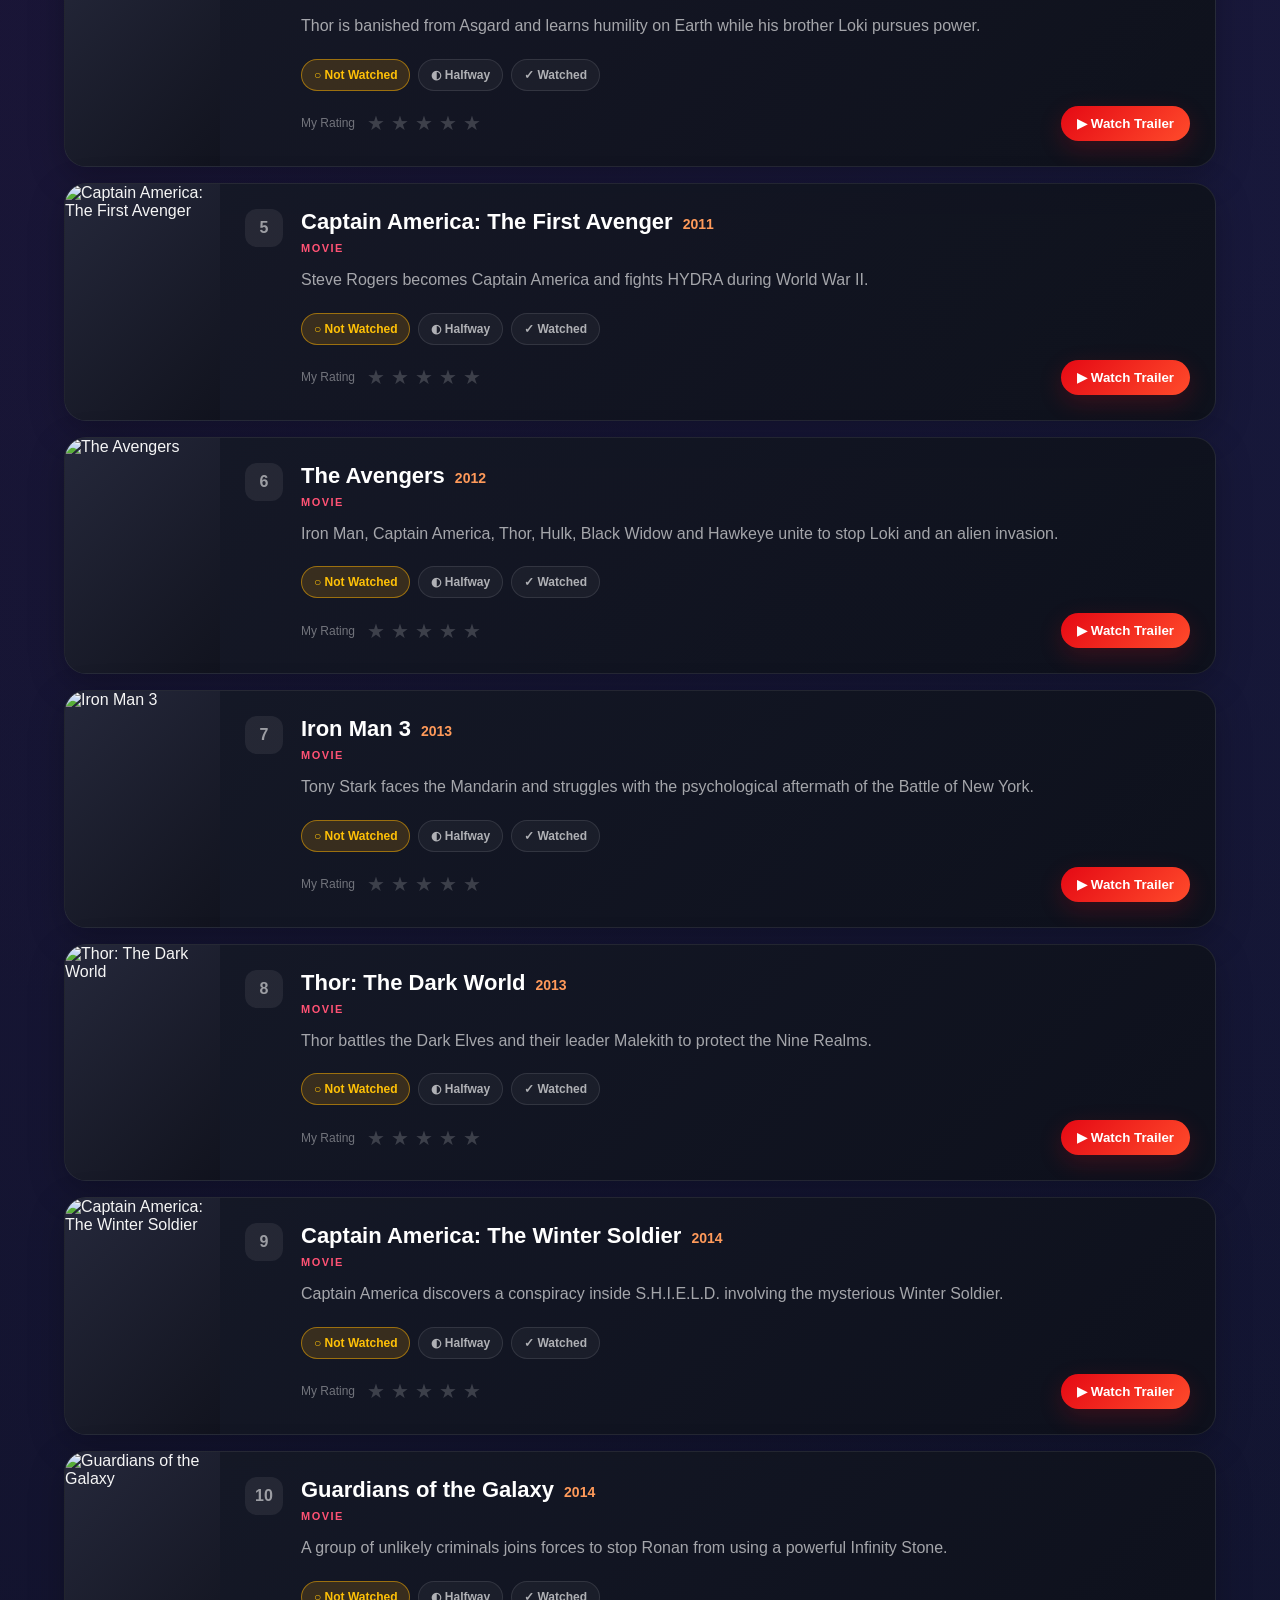
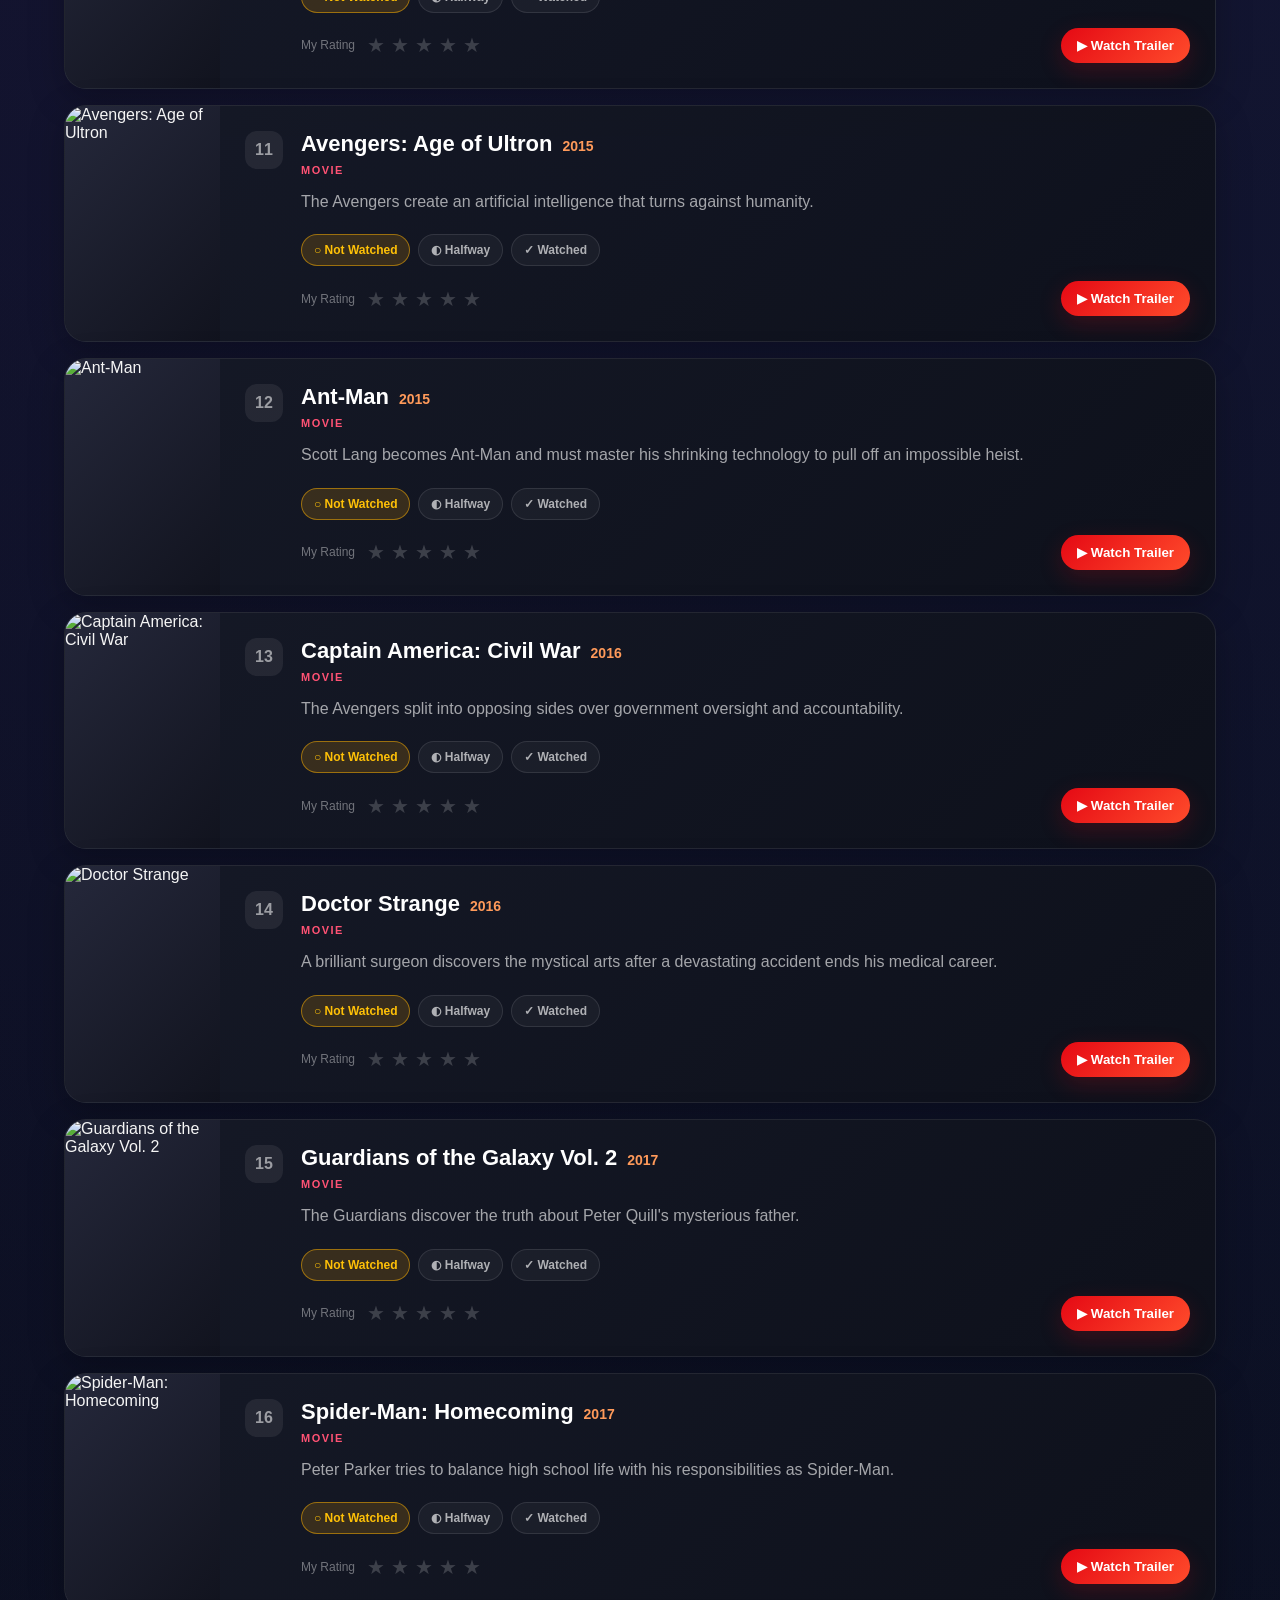
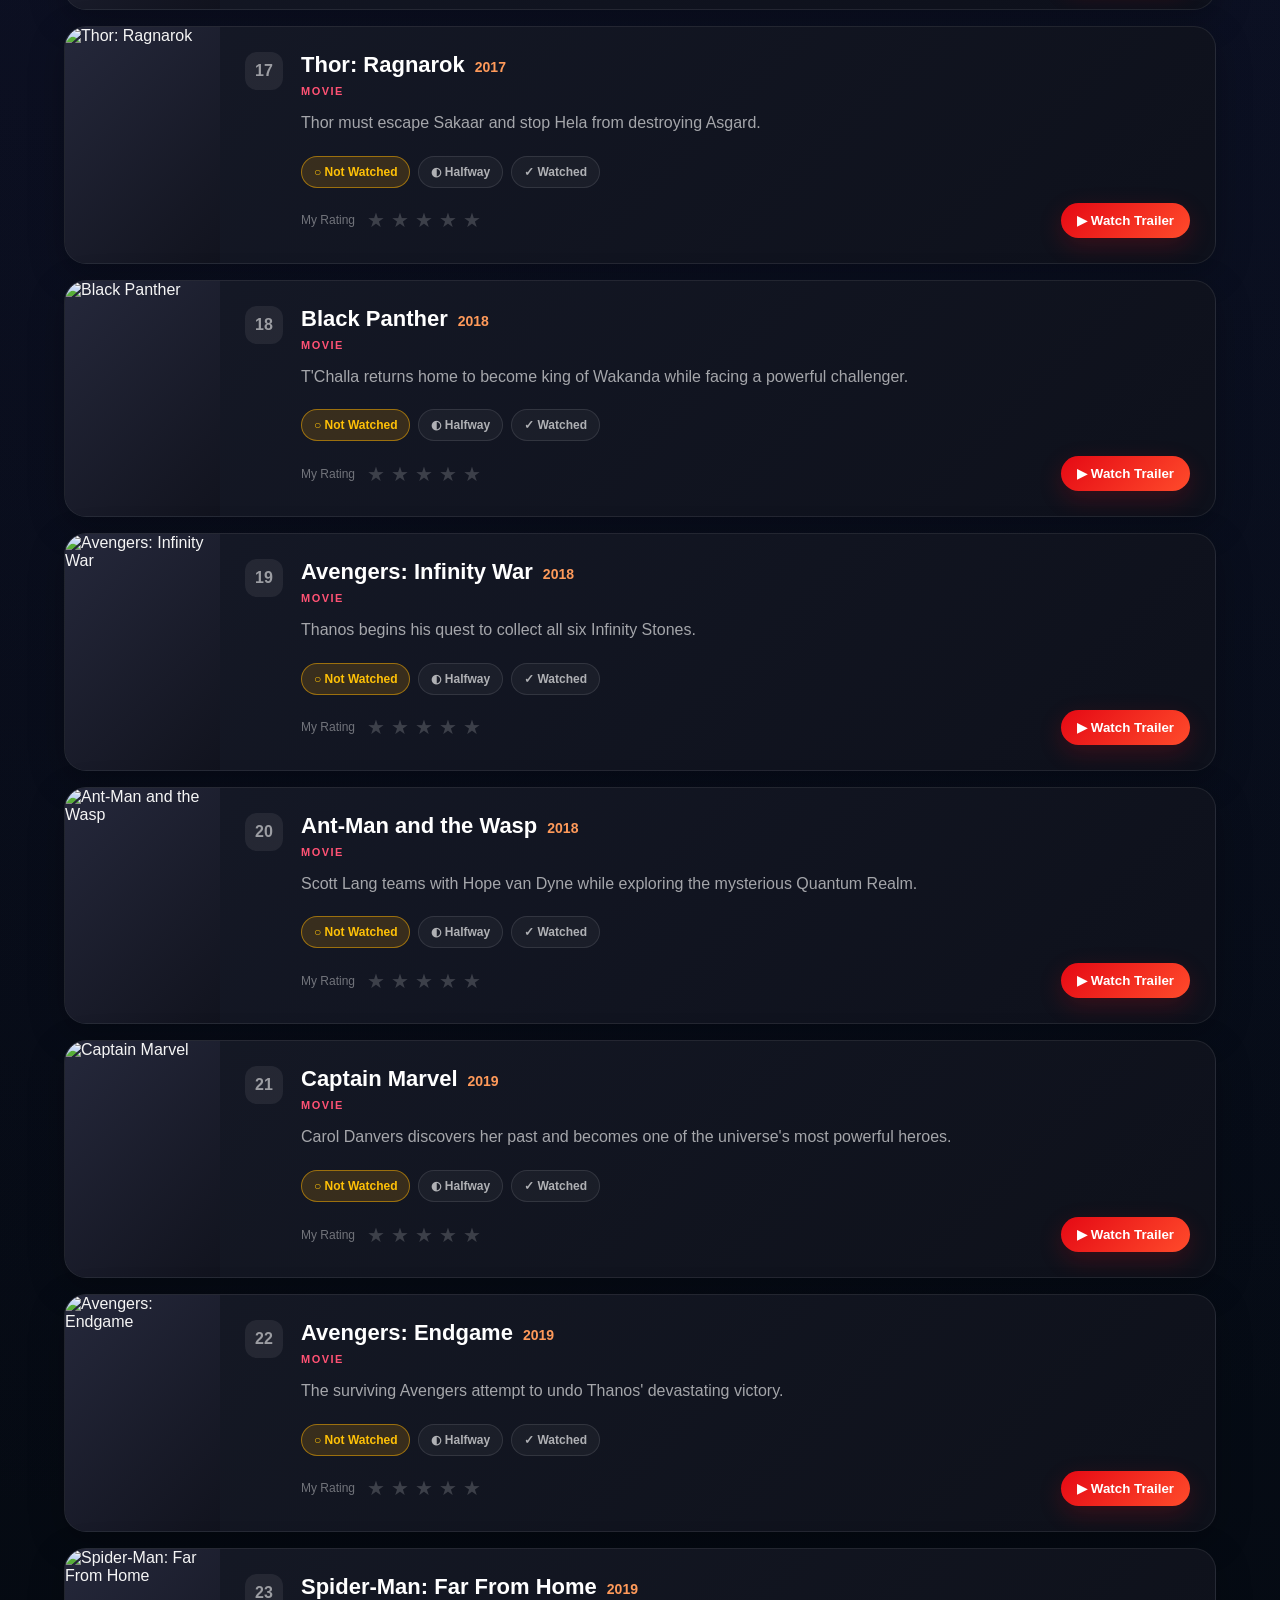
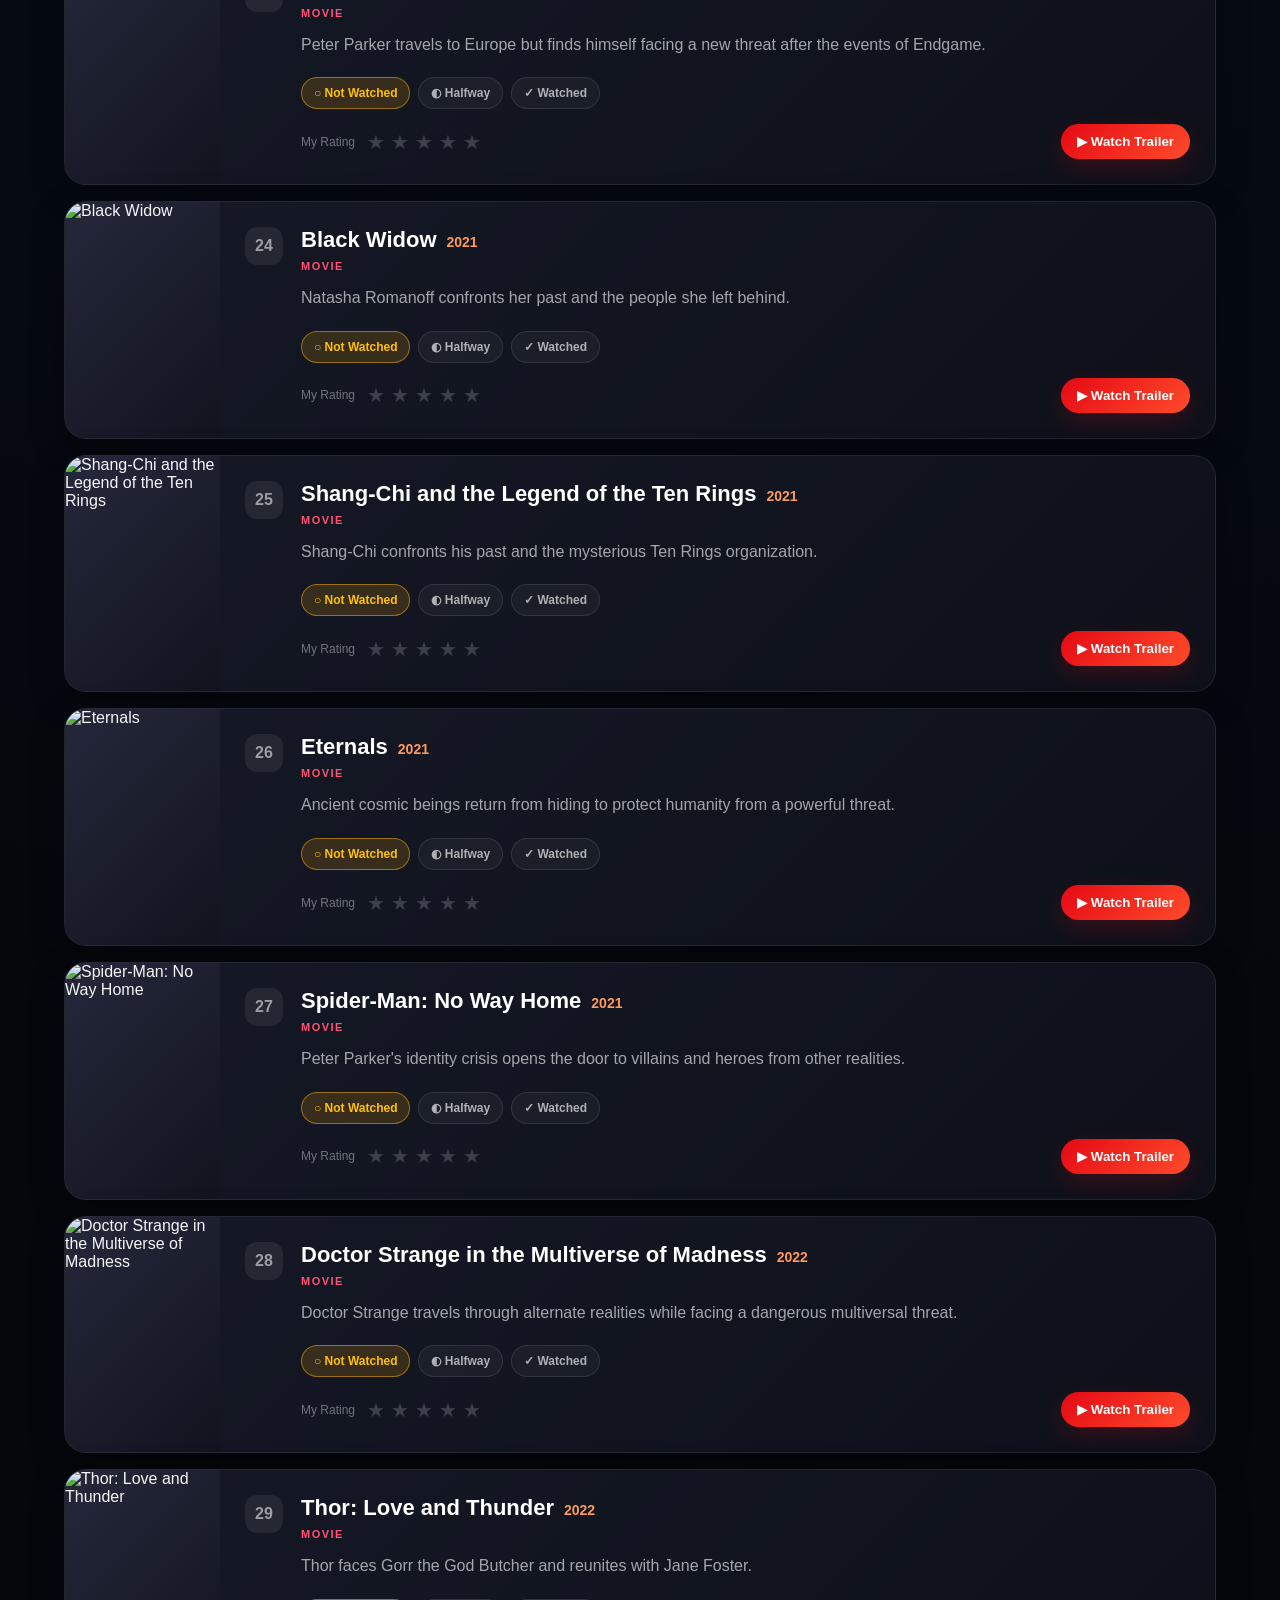
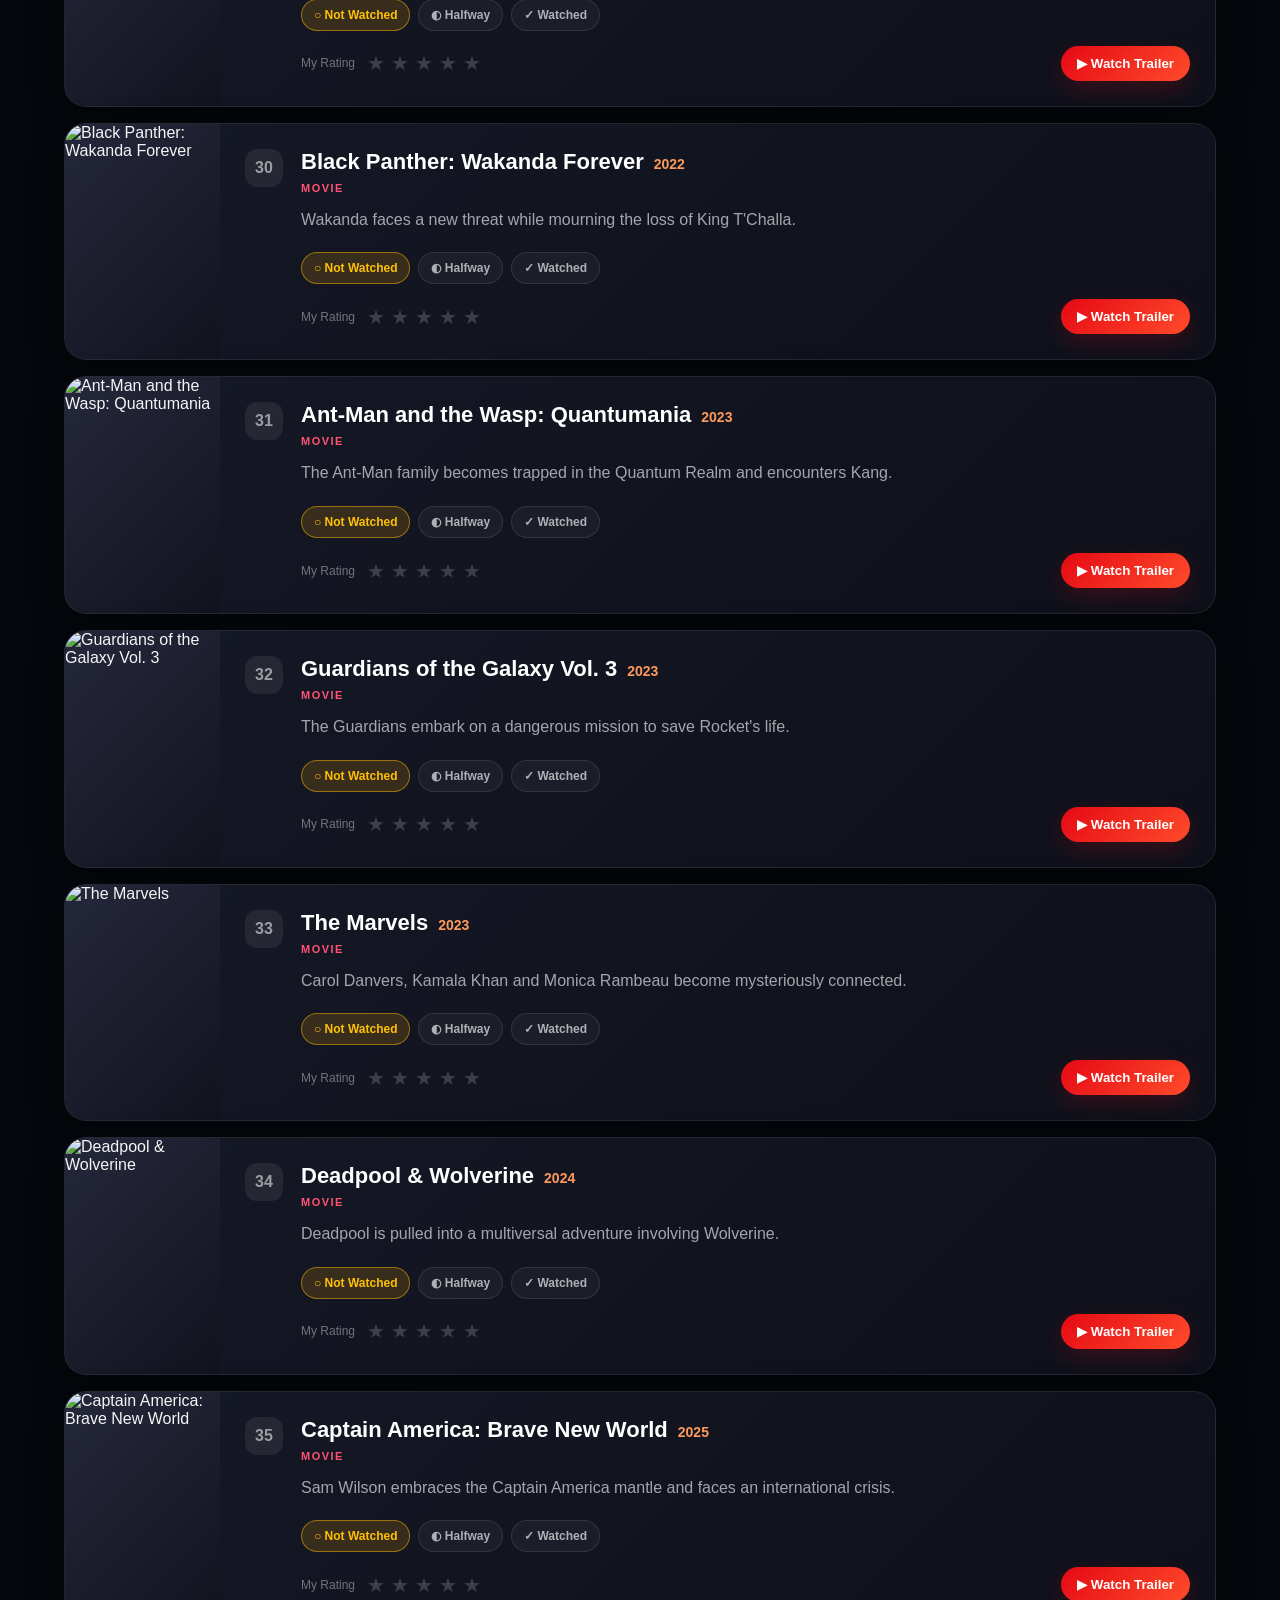
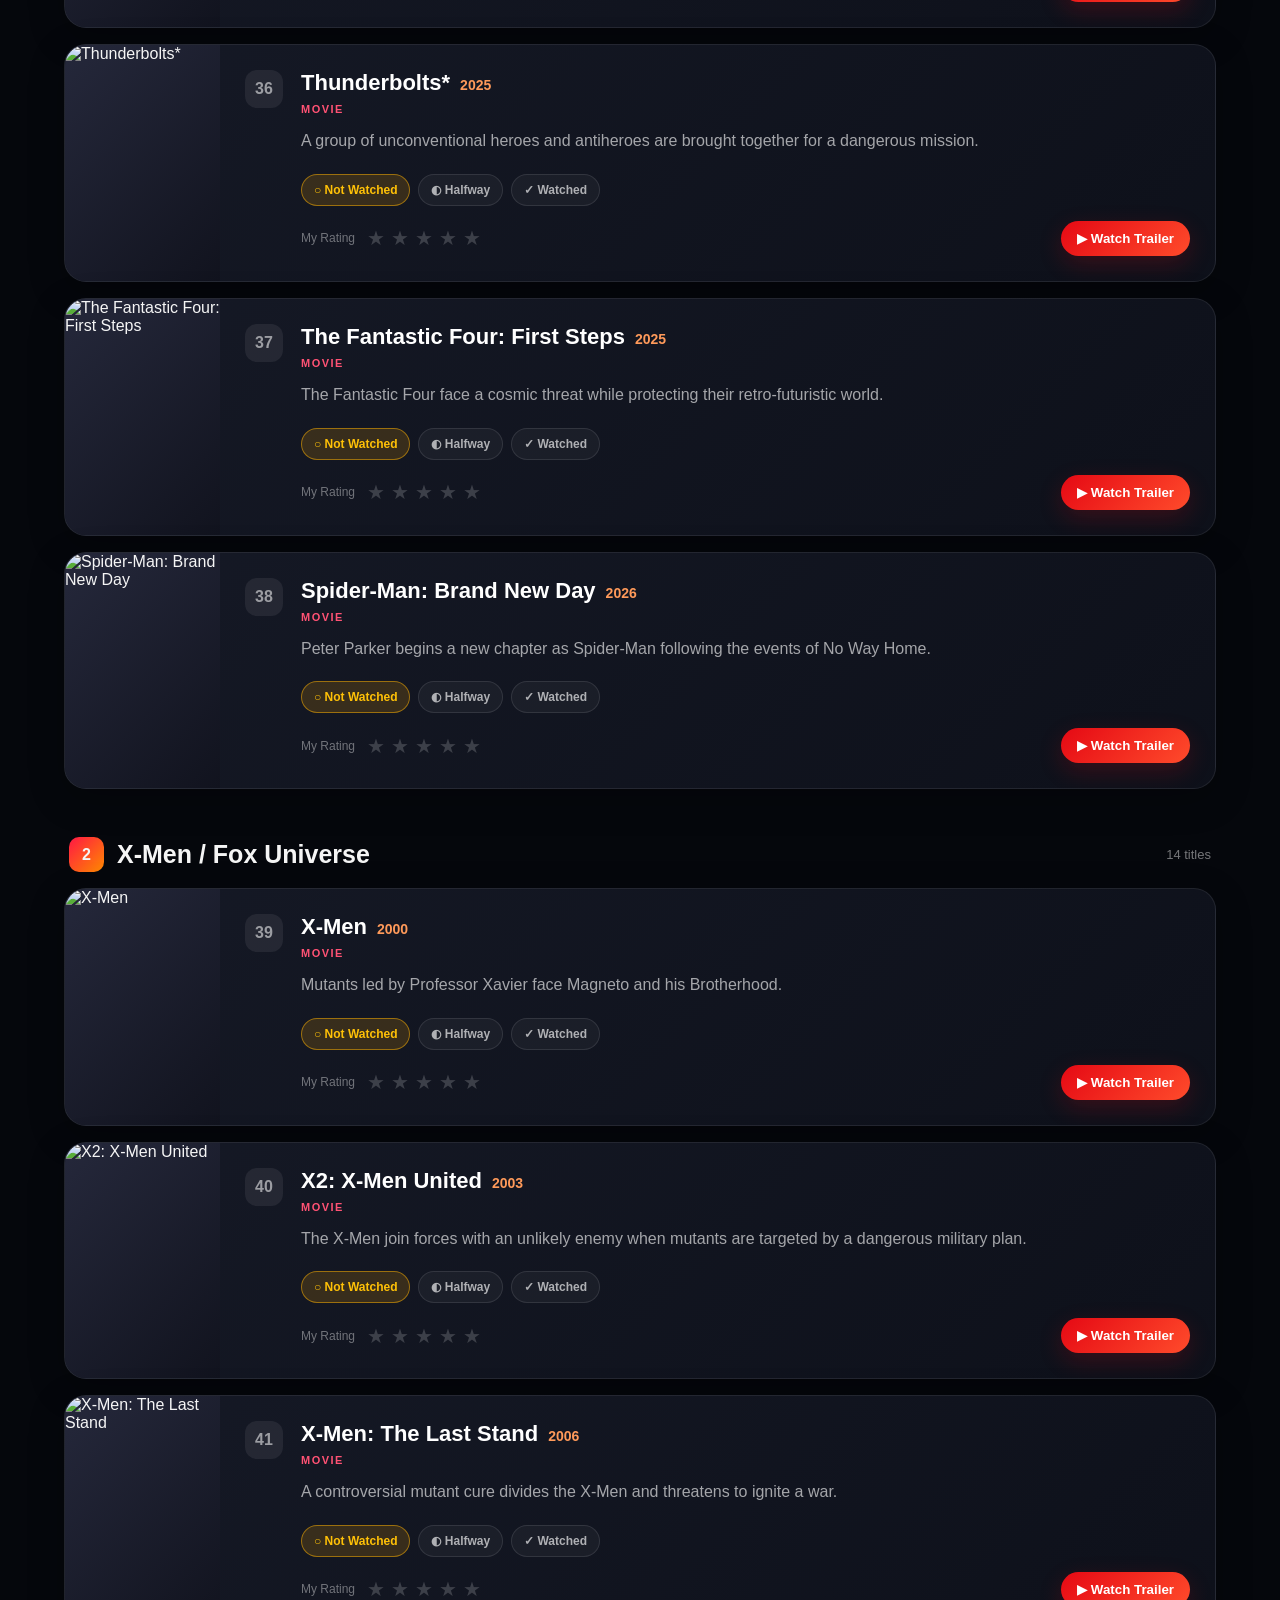
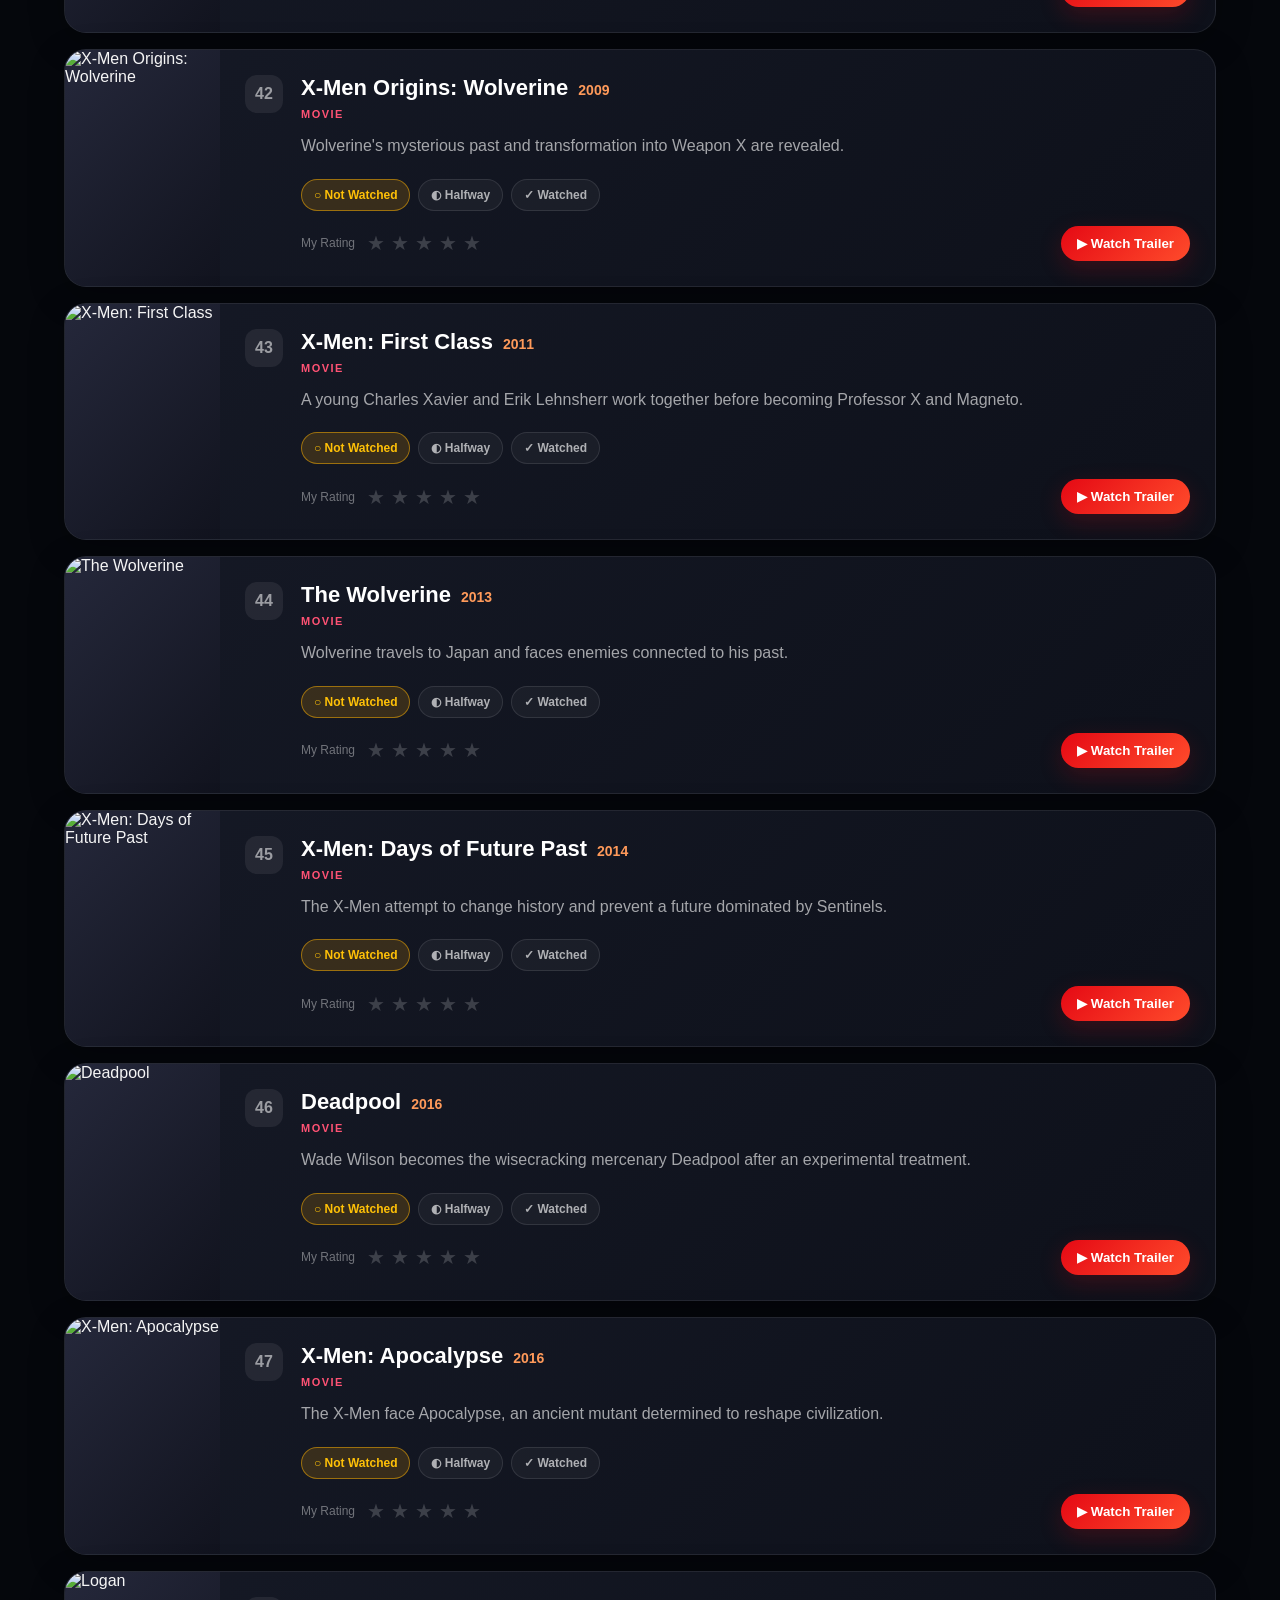
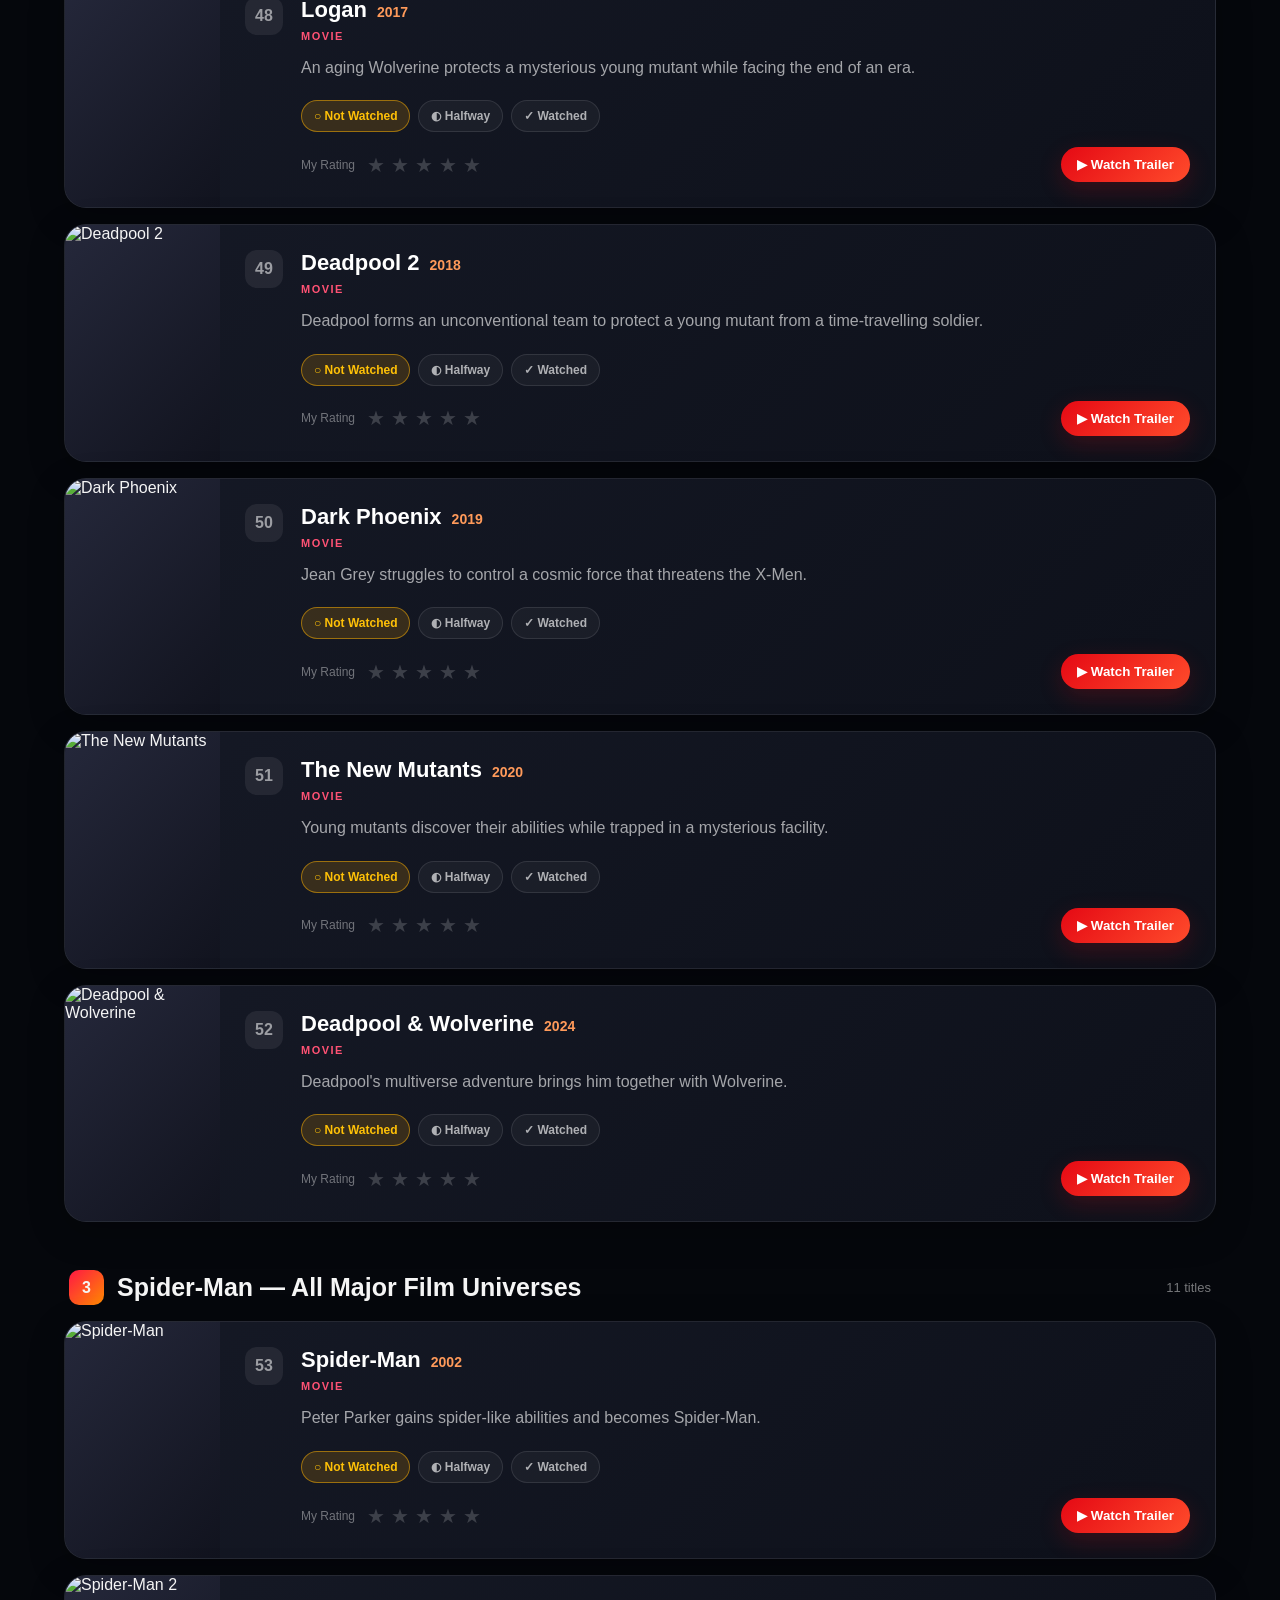
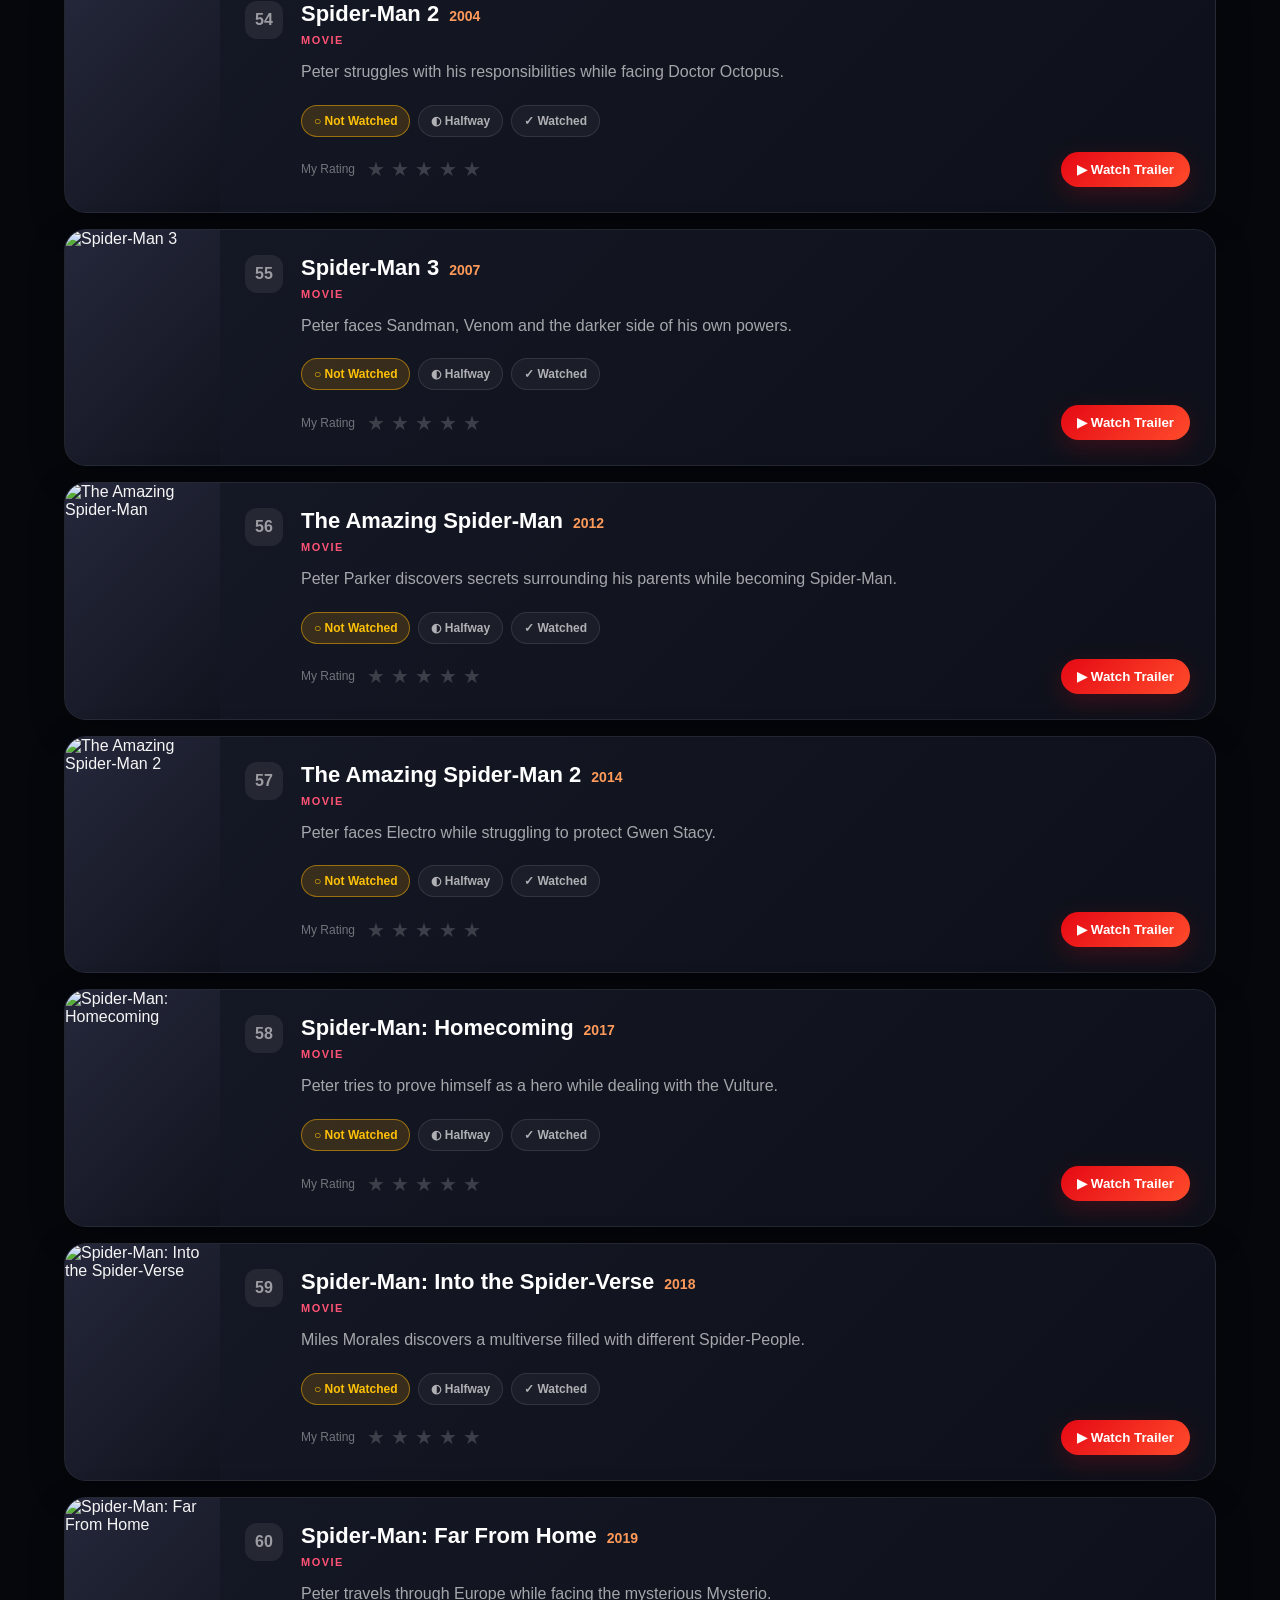
==== commit 172184f8: "Done" ====
--- a/universe.html
+++ b/universe.html
@@ -14,507 +14,840 @@
 
         * {
             box-sizing: border-box;
+        }
+
+        html {
+            scroll-behavior: smooth;
+        }
+
+        body {
             margin: 0;
-            padding: 0;
-        }
-
-
-        body {
+            background: radial-gradient( circle at 10% 0%, rgba(80, 20, 90, .35), transparent 35% ), radial-gradient( circle at 90% 10%, rgba(10, 60, 120, .35), transparent 35% ), #05070c;
+            color: #f5f5f5;
             font-family: Arial, Helvetica, sans-serif;
             min-height: 100vh;
-            background: radial-gradient( circle at 10% 10%, rgba(255, 0, 80, .15), transparent 30% ), radial-gradient( circle at 90% 20%, rgba(0, 120, 255, .15), transparent 30% ), #080808;
-            color: white;
-        }
-
-
-        /* =====================================================
-           PAGE
-        ===================================================== */
-
-        #universePage {
-            --accent: #e50914;
-            --accent-2: #ffb000;
-            min-height: 100vh;
-        }
-
-
-        .container {
-            width: 92%;
-            max-width: 1250px;
-            margin: auto;
-            padding: 35px 0 80px;
-        }
-
-
-        /* =====================================================
-           TOP BAR
-        ===================================================== */
-
-        .topbar {
-            display: flex;
+        }
+
+        /* =================================================
+           HEADER
+           ================================================= */
+
+        header {
+            height: 78px;
+            display: flex;
+            align-items: center;
             justify-content: space-between;
-            align-items: center;
-            margin-bottom: 40px;
-        }
-
+            padding: 0 5%;
+            background: rgba(5, 7, 12, .92);
+            border-bottom: 1px solid rgba(255,255,255,.08);
+            position: sticky;
+            top: 0;
+            z-index: 100;
+            backdrop-filter: blur(16px);
+        }
 
         .logo {
-            font-size: 28px;
+            font-size: 27px;
             font-weight: 900;
             letter-spacing: -1px;
         }
 
-
             .logo span {
-                color: var(--accent);
-            }
-
-
-        .back-button {
-            border: none;
+                color: #e50914;
+            }
+
+        #backButton {
+            border: 0;
             background: rgba(255,255,255,.08);
             color: white;
             padding: 11px 18px;
+            border-radius: 25px;
+            cursor: pointer;
+            font-weight: 700;
+            transition: .2s ease;
+        }
+
+            #backButton:hover {
+                background: rgba(255,255,255,.16);
+                transform: translateY(-1px);
+            }
+
+        /* =================================================
+           MAIN
+           ================================================= */
+
+        main {
+            width: min( 1250px, 90% );
+            margin: 0 auto 80px;
+        }
+
+        /* =================================================
+           HERO
+           ================================================= */
+
+        #universeHero {
+            min-height: 360px;
+            margin-top: 35px;
+            padding: 55px;
             border-radius: 30px;
-            cursor: pointer;
-            font-size: 14px;
-            transition: .25s;
-        }
-
-
-            .back-button:hover {
-                background: var(--accent);
-                transform: translateX(-3px);
-            }
-
-
-        /* =====================================================
-           HERO
-        ===================================================== */
-
-        .hero {
-            padding: 45px 35px;
-            border-radius: 30px;
-            background: linear-gradient( 135deg, color-mix( in srgb, var(--accent) 30%, #111 ), rgba(255,255,255,.04) );
-            border: 1px solid rgba(255,255,255,.1);
-            margin-bottom: 35px;
+            display: flex;
+            align-items: flex-end;
+            background: linear-gradient( 135deg, #151a2b, #211020 );
+            background-size: cover;
+            background-position: center;
+            border: 1px solid rgba(255,255,255,.12);
+            overflow: hidden;
             position: relative;
-            overflow: hidden;
-        }
-
-
-            .hero::after {
+            box-shadow: 0 25px 80px rgba(0,0,0,.45);
+        }
+
+            #universeHero::after {
                 content: "";
                 position: absolute;
-                width: 300px;
-                height: 300px;
-                right: -100px;
-                top: -100px;
-                border-radius: 50%;
-                background: var(--accent);
-                opacity: .15;
-                filter: blur(40px);
-            }
-
-
-            .hero h1 {
-                font-size: clamp( 40px, 7vw, 76px );
-                font-weight: 900;
-                letter-spacing: -3px;
-                background: linear-gradient( 90deg, var(--accent), var(--accent-2), white );
-                -webkit-background-clip: text;
-                background-clip: text;
-                color: transparent;
-                margin-bottom: 12px;
-            }
-
-
-            .hero p {
-                color: #aaa;
+                inset: 0;
+                background: linear-gradient( 0deg, rgba(5,7,12,.98), transparent 75% );
+                pointer-events: none;
+            }
+
+        .hero-content {
+            position: relative;
+            z-index: 2;
+            max-width: 800px;
+        }
+
+        .eyebrow {
+            color: #ff3d71;
+            text-transform: uppercase;
+            letter-spacing: 3px;
+            font-size: 13px;
+            font-weight: 800;
+            margin-bottom: 10px;
+        }
+
+        #universeTitle {
+            font-size: clamp( 42px, 7vw, 78px );
+            line-height: .95;
+            margin: 0 0 20px;
+            font-weight: 950;
+            background: linear-gradient( 90deg, #ffffff, #ff426e, #ffb347 );
+            -webkit-background-clip: text;
+            background-clip: text;
+            color: transparent;
+        }
+
+        #universeDescription {
+            color: rgba(255,255,255,.72);
+            font-size: 18px;
+            line-height: 1.6;
+            margin: 0;
+        }
+
+        /* =================================================
+           PROGRESS
+           ================================================= */
+
+        .progress-box {
+            margin-top: 28px;
+            padding: 22px 25px;
+            border-radius: 20px;
+            background: rgba(255,255,255,.045);
+            border: 1px solid rgba(255,255,255,.1);
+            backdrop-filter: blur(15px);
+        }
+
+        .progress-top {
+            display: flex;
+            justify-content: space-between;
+            align-items: center;
+            margin-bottom: 12px;
+            color: rgba(255,255,255,.75);
+            font-size: 14px;
+        }
+
+        #progressText {
+            display: flex;
+            gap: 18px;
+            align-items: center;
+        }
+
+            #progressText strong {
+                color: #ff4f75;
                 font-size: 18px;
             }
 
-
-        /* =====================================================
-           PROGRESS
-        ===================================================== */
-
-        .progress-box {
-            margin-top: 30px;
-        }
-
-
-        .progress-text {
-            display: flex;
-            justify-content: space-between;
-            gap: 20px;
-            color: #ccc;
-            margin-bottom: 10px;
-            font-size: 14px;
-        }
-
-
-        .progress {
-            height: 12px;
+        .progress-bar {
+            height: 10px;
+            background: rgba(255,255,255,.08);
             border-radius: 20px;
             overflow: hidden;
-            background: rgba(255,255,255,.08);
-        }
-
-
-        #universeProgressFill {
+        }
+
+        #progressFill {
+            width: 0%;
             height: 100%;
-            width: 0%;
-            border-radius: 20px;
-            background: linear-gradient( 90deg, var(--accent), var(--accent-2) );
+            background: linear-gradient( 90deg, #ff1744, #ff7a00, #ffd000 );
+            border-radius: inherit;
             transition: width .4s ease;
         }
 
-
-        /* =====================================================
-           MOVIE GROUP
-        ===================================================== */
+        /* =================================================
+           FILTERS
+           ================================================= */
+
+        .filters {
+            display: flex;
+            gap: 10px;
+            flex-wrap: wrap;
+            margin: 35px 0 30px;
+        }
+
+        .filter-button {
+            border: 1px solid rgba(255,255,255,.1);
+            background: rgba(255,255,255,.05);
+            color: rgba(255,255,255,.75);
+            padding: 10px 17px;
+            border-radius: 25px;
+            cursor: pointer;
+            font-weight: 700;
+            transition: .2s ease;
+        }
+
+            .filter-button:hover {
+                background: rgba(255,255,255,.1);
+            }
+
+            .filter-button.active {
+                background: linear-gradient( 135deg, #ff1744, #ff6a00 );
+                color: white;
+                border-color: transparent;
+                box-shadow: 0 7px 25px rgba(255,40,70,.25);
+            }
+
+        /* =================================================
+           GROUPS
+           ================================================= */
 
         .movie-group {
-            margin-top: 45px;
-        }
-
-
-        .movie-group-title {
-            font-size: 25px;
-            margin-bottom: 18px;
-            color: #eee;
-        }
-
-
-        /* =====================================================
-           MOVIE LIST
-        ===================================================== */
+            margin-bottom: 48px;
+        }
+
+        .group-heading {
+            display: flex;
+            justify-content: space-between;
+            align-items: center;
+            margin-bottom: 16px;
+            padding: 0 5px;
+        }
+
+            .group-heading > div {
+                display: flex;
+                align-items: center;
+                gap: 13px;
+            }
+
+            .group-heading h2 {
+                margin: 0;
+                font-size: 25px;
+            }
+
+        .group-number {
+            width: 35px;
+            height: 35px;
+            display: grid;
+            place-items: center;
+            border-radius: 10px;
+            background: linear-gradient( 135deg, #ff1744, #ff8a00 );
+            font-weight: 900;
+        }
+
+        .group-count {
+            color: rgba(255,255,255,.45);
+            font-size: 13px;
+        }
+
+        /* =================================================
+           MOVIE CARD
+           ================================================= */
 
         .movie-list {
-            display: flex;
-            flex-direction: column;
-            gap: 14px;
-        }
-
-
-        /* =====================================================
-           MOVIE CARD
-        ===================================================== */
+            display: grid;
+            gap: 16px;
+        }
 
         .movie-card {
-            display: grid;
-            grid-template-columns: 55px 1fr auto;
-            gap: 20px;
-            align-items: center;
-            padding: 22px;
-            border-radius: 20px;
-            background: linear-gradient( 135deg, rgba(255,255,255,.055), rgba(255,255,255,.025) );
+            display: flex;
+            min-height: 225px;
+            border-radius: 22px;
+            overflow: hidden;
+            background: linear-gradient( 135deg, rgba(22,26,39,.96), rgba(14,17,27,.96) );
             border: 1px solid rgba(255,255,255,.08);
-            transition: transform .25s, border .25s, box-shadow .25s;
-        }
-
+            box-shadow: 0 10px 35px rgba(0,0,0,.25);
+            transition: transform .2s ease, border-color .2s ease, box-shadow .2s ease;
+        }
 
             .movie-card:hover {
                 transform: translateY(-3px);
-                border-color: var(--accent);
-                box-shadow: 0 15px 40px rgba(0,0,0,.3);
-            }
-
-
-        /* =====================================================
-           NUMBER
-        ===================================================== */
+                border-color: rgba(255,80,100,.35);
+                box-shadow: 0 18px 45px rgba(0,0,0,.4);
+            }
+
+        .movie-poster {
+            width: 155px;
+            min-width: 155px;
+            background: linear-gradient( 135deg, #25283b, #11131e );
+            overflow: hidden;
+        }
+
+            .movie-poster img {
+                width: 100%;
+                height: 100%;
+                object-fit: cover;
+                display: block;
+                transition: transform .4s ease;
+            }
+
+        .movie-card:hover
+        .movie-poster img {
+            transform: scale(1.05);
+        }
+
+        .poster-placeholder {
+            display: grid;
+            place-items: center;
+            font-size: 50px;
+            color: rgba(255,255,255,.4);
+        }
+
+        .movie-content {
+            display: flex;
+            padding: 25px;
+            gap: 18px;
+            flex: 1;
+        }
 
         .movie-number {
-            width: 45px;
-            height: 45px;
-            border-radius: 14px;
-            display: flex;
+            width: 38px;
+            min-width: 38px;
+            height: 38px;
+            border-radius: 12px;
+            display: grid;
+            place-items: center;
+            background: rgba(255,255,255,.07);
+            color: rgba(255,255,255,.55);
+            font-weight: 900;
+        }
+
+        .movie-main {
+            flex: 1;
+        }
+
+        .movie-title-row {
+            display: flex;
+            align-items: baseline;
+            gap: 10px;
+            flex-wrap: wrap;
+        }
+
+            .movie-title-row h3 {
+                margin: 0;
+                font-size: 22px;
+                color: white;
+            }
+
+        .movie-year {
+            color: #ff9a5a;
+            font-size: 14px;
+            font-weight: 700;
+        }
+
+        .movie-type {
+            margin-top: 7px;
+            color: #ff5274;
+            text-transform: uppercase;
+            font-size: 11px;
+            font-weight: 800;
+            letter-spacing: 1.5px;
+        }
+
+        .movie-description {
+            color: rgba(255,255,255,.62);
+            line-height: 1.6;
+            margin: 13px 0 20px;
+            max-width: 850px;
+        }
+
+        /* =================================================
+           ACTIONS
+           ================================================= */
+
+        .movie-actions {
+            display: flex;
+            flex-direction: column;
+            gap: 15px;
+        }
+
+        .status-buttons {
+            display: flex;
+            gap: 8px;
+            flex-wrap: wrap;
+        }
+
+        .status-button {
+            border: 1px solid rgba(255,255,255,.1);
+            background: rgba(255,255,255,.04);
+            color: rgba(255,255,255,.65);
+            padding: 8px 12px;
+            border-radius: 20px;
+            cursor: pointer;
+            font-size: 12px;
+            font-weight: 700;
+            transition: .2s ease;
+        }
+
+            .status-button:hover {
+                background: rgba(255,255,255,.09);
+                color: white;
+            }
+
+            .status-button.selected {
+                background: rgba(255,170,0,.16);
+                border-color: rgba(255,180,0,.5);
+                color: #ffc107;
+            }
+
+                .status-button.selected.halfway {
+                    background: rgba(255,170,0,.16);
+                    color: #ffc107;
+                }
+
+                .status-button.selected.watched {
+                    background: rgba(30,210,120,.15);
+                    border-color: rgba(30,210,120,.45);
+                    color: #55e695;
+                }
+
+        .movie-bottom {
+            display: flex;
+            justify-content: space-between;
             align-items: center;
-            justify-content: center;
-            background: linear-gradient( 135deg, var(--accent), var(--accent-2) );
-            font-weight: 900;
-        }
-
-
-        /* =====================================================
-           INFO
-        ===================================================== */
-
-        .movie-title {
-            font-size: 19px;
-            margin-bottom: 7px;
-        }
-
-
-        .movie-year {
-            color: #888;
-            font-size: 14px;
-            font-weight: normal;
-            margin-left: 6px;
-        }
-
-
-        .movie-description {
-            color: #999;
-            line-height: 1.5;
-            font-size: 14px;
-            max-width: 700px;
-        }
-
-
-        /* =====================================================
-           DETAILS
-        ===================================================== */
-
-        .movie-details {
+            gap: 20px;
+            flex-wrap: wrap;
+        }
+
+        .rating {
             display: flex;
             align-items: center;
-            justify-content: flex-end;
-            gap: 15px;
-            flex-wrap: wrap;
-        }
-
-
-        /* =====================================================
-           RATING
-        ===================================================== */
-
-        .rating-wrapper {
-            display: flex;
-            flex-direction: column;
-            align-items: center;
-            gap: 3px;
-        }
-
+            gap: 10px;
+        }
 
         .rating-label {
-            font-size: 10px;
-            color: #777;
-            text-transform: uppercase;
-        }
-
+            font-size: 12px;
+            color: rgba(255,255,255,.4);
+        }
 
         .rating-stars {
             display: flex;
-            gap: 1px;
-        }
-
+            gap: 2px;
+        }
 
         .rating-star {
-            border: none;
+            border: 0;
             background: transparent;
-            color: #777;
+            color: rgba(255,255,255,.18);
+            font-size: 20px;
             cursor: pointer;
-            font-size: 20px;
             padding: 0 2px;
-        }
-
+            transition: transform .15s ease, color .15s ease;
+        }
 
             .rating-star:hover {
-                color: #ffd43b;
-            }
-
-
-        /* =====================================================
-           TRAILER
-        ===================================================== */
+                transform: scale(1.2);
+                color: #ffc107;
+            }
+
+            .rating-star.active {
+                color: #ffc107;
+            }
 
         .trailer-button {
+            border: 0;
+            background: linear-gradient( 135deg, #e50914, #ff4b2b );
+            color: white;
+            padding: 10px 16px;
+            border-radius: 22px;
+            font-weight: 800;
+            cursor: pointer;
+            box-shadow: 0 8px 25px rgba(229,9,20,.2);
+            transition: .2s ease;
+        }
+
+            .trailer-button:hover {
+                transform: translateY(-2px);
+                box-shadow: 0 10px 30px rgba(229,9,20,.35);
+            }
+
+        .no-trailer {
+            color: rgba(255,255,255,.25);
+            font-size: 12px;
+        }
+
+        /* =================================================
+           TRAILER MODAL
+           ================================================= */
+
+        .trailer-modal {
+            position: fixed;
+            inset: 0;
+            z-index: 1000;
+            display: grid;
+            place-items: center;
+            padding: 25px;
+        }
+
+        .trailer-backdrop {
+            position: absolute;
+            inset: 0;
+            background: rgba(0,0,0,.82);
+            backdrop-filter: blur(8px);
+        }
+
+        .trailer-window {
+            position: relative;
+            z-index: 2;
+            width: min( 1000px, 95vw );
+            background: #10131d;
             border: 1px solid rgba(255,255,255,.15);
-            background: rgba(255,255,255,.06);
+            border-radius: 20px;
+            overflow: hidden;
+            box-shadow: 0 30px 100px rgba(0,0,0,.7);
+        }
+
+        .trailer-heading {
+            padding: 18px 25px;
+            font-weight: 800;
+            font-size: 18px;
+        }
+
+        .trailer-close {
+            position: absolute;
+            right: 15px;
+            top: 12px;
+            z-index: 3;
+            width: 38px;
+            height: 38px;
+            border: 0;
+            border-radius: 50%;
+            background: rgba(0,0,0,.65);
             color: white;
-            padding: 10px 15px;
-            border-radius: 12px;
+            font-size: 25px;
             cursor: pointer;
-            font-weight: 600;
-            transition: .2s;
-        }
-
-
-            .trailer-button:hover {
-                background: #ff0000;
-                border-color: #ff0000;
-            }
-
-
-        /* =====================================================
-           STATUS
-        ===================================================== */
-
-        .status-button {
-            border: none;
-            padding: 10px 15px;
-            border-radius: 12px;
+        }
+
+        .trailer-video {
+            position: relative;
+            padding-top: 56.25%;
+            background: black;
+        }
+
+            .trailer-video iframe {
+                position: absolute;
+                inset: 0;
+                width: 100%;
+                height: 100%;
+            }
+
+        /* =================================================
+           EMPTY / ERROR
+           ================================================= */
+
+        .empty-state {
+            text-align: center;
+            padding: 80px 20px;
+            color: rgba(255,255,255,.55);
+        }
+
+        .empty-icon {
+            font-size: 55px;
+            margin-bottom: 15px;
+        }
+
+        .empty-state h2 {
+            color: white;
+        }
+
+        .error-screen {
+            min-height: 60vh;
+            display: grid;
+            place-items: center;
+            text-align: center;
+            padding: 40px;
+        }
+
+            .error-screen > div {
+                max-width: 700px;
+            }
+
+        .error-icon {
+            font-size: 60px;
+            margin-bottom: 15px;
+        }
+
+        .error-screen h1 {
+            color: #ff4d6d;
+            font-size: 35px;
+        }
+
+        .error-screen p {
+            color: rgba(255,255,255,.6);
+            line-height: 1.6;
+        }
+
+        .error-screen button {
+            margin-top: 20px;
+            padding: 12px 20px;
+            border: 0;
+            border-radius: 25px;
+            background: #e50914;
+            color: white;
             cursor: pointer;
-            font-weight: 700;
-            min-width: 125px;
-            transition: .2s;
-        }
-
-
-        .status-not-watched {
-            background: rgba(255,255,255,.08);
-            color: #bbb;
-        }
-
-
-        .status-halfway {
-            background: #f5a900;
-            color: #111;
-        }
-
-
-        .status-watched {
-            background: #25c26e;
-            color: white;
-        }
-
-
-        /* =====================================================
+            font-weight: 800;
+        }
+
+        /* =================================================
+           LOADING
+           ================================================= */
+
+        #loading {
+            position: fixed;
+            inset: 0;
+            z-index: 500;
+            background: #05070c;
+            display: grid;
+            place-items: center;
+            color: rgba(255,255,255,.6);
+            transition: opacity .3s ease;
+        }
+
+            #loading.loaded {
+                opacity: 0;
+                pointer-events: none;
+            }
+
+        /* =================================================
            MOBILE
-        ===================================================== */
-
-        @media ( max-width: 800px ) {
+           ================================================= */
+
+        @media (max-width: 700px) {
+
+            header {
+                height: 65px;
+                padding: 0 18px;
+            }
+
+            .logo {
+                font-size: 22px;
+            }
+
+            main {
+                width: 94%;
+            }
+
+            #universeHero {
+                min-height: 300px;
+                padding: 30px 25px;
+                margin-top: 20px;
+                border-radius: 22px;
+            }
+
+            #universeTitle {
+                font-size: 45px;
+            }
+
+            .progress-top {
+                display: block;
+            }
+
+            #progressText {
+                margin-top: 10px;
+                flex-wrap: wrap;
+                gap: 10px;
+            }
 
             .movie-card {
-                grid-template-columns: 45px 1fr;
-            }
-
-
-            .movie-details {
-                grid-column: 2;
-                justify-content: flex-start;
-            }
-
-
-            .hero {
-                padding: 30px 22px;
-            }
-        }
-
-
-        @media ( max-width: 550px ) {
-
-            .container {
-                width: 94%;
-            }
-
-
-            .movie-card {
-                padding: 16px;
-            }
-
-
-            .movie-details {
+                display: block;
+            }
+
+            .movie-poster {
+                width: 100%;
+                height: 260px;
+            }
+
+            .movie-content {
+                padding: 20px;
+            }
+
+            .movie-number {
+                display: none;
+            }
+
+            .movie-title-row h3 {
+                font-size: 20px;
+            }
+
+            .movie-bottom {
+                align-items: flex-start;
                 flex-direction: column;
-                align-items: flex-start;
-            }
-
-
-            .progress-text {
-                flex-direction: column;
-                gap: 5px;
             }
         }
     </style>
 
 </head>
 
-
 <body>
 
-    <div id="universePage">
-
-        <div class="container">
-
-
-            <!-- TOP BAR -->
-
-            <div class="topbar">
-
-                <div class="logo">
-
-                    WATCH<span>LIST</span>
-
+    <!-- =================================================
+         HEADER
+         ================================================= -->
+
+    <header>
+
+        <div class="logo">
+            WATCH<span>LIST</span>
+        </div>
+
+        <button id="backButton"
+                type="button">
+            ← Profiles
+        </button>
+
+    </header>
+
+
+    <!-- =================================================
+         MAIN
+         ================================================= -->
+
+    <main>
+
+        <!-- HERO -->
+
+        <section id="universeHero">
+
+            <div class="hero-content">
+
+                <div class="eyebrow">
+                    Your Cinematic Universe
                 </div>
-
-
-                <button id="backButton"
-                        class="back-button"
-                        type="button">
-                    ← Profiles
-                </button>
-
-            </div>
-
-
-
-            <!-- HERO -->
-
-            <section class="hero">
 
                 <h1 id="universeTitle">
                     Loading...
                 </h1>
 
-                <p id="universeTagline">
+                <p id="universeDescription">
                     Loading universe...
                 </p>
 
-
-                <div class="progress-box">
-
-                    <div class="progress-text">
-
-                        <span>
-                            Your Progress
-                        </span>
-
-                        <span id="universeProgressText">
-                            0 watched ·
-                            0 halfway ·
-                            0 remaining
-                        </span>
-
-                    </div>
-
-
-                    <div class="progress">
-
-                        <div id="universeProgressFill"></div>
-
-                    </div>
-
+            </div>
+
+        </section>
+
+
+        <!-- PROGRESS -->
+
+        <section class="progress-box">
+
+            <div class="progress-top">
+
+                <span>
+                    Your Progress
+                </span>
+
+                <div id="progressText">
+                    <span>
+                        0 watched
+                    </span>
+
+                    <span>
+                        0 halfway
+                    </span>
+
+                    <span>
+                        0 remaining
+                    </span>
+
+                    <strong>
+                        0%
+                    </strong>
                 </div>
 
-            </section>
-
-
-
-            <!-- MOVIES -->
-
-            <main id="movieGroups">
-
-            </main>
-
+            </div>
+
+            <div class="progress-bar">
+
+                <div id="progressFill"></div>
+
+            </div>
+
+        </section>
+
+
+        <!-- FILTERS -->
+
+        <div class="filters">
+
+            <button id="filterAll"
+                    class="filter-button active"
+                    type="button">
+                All
+            </button>
+
+            <button id="filterUnwatched"
+                    class="filter-button"
+                    type="button">
+                ○ Not Watched
+            </button>
+
+            <button id="filterHalfway"
+                    class="filter-button"
+                    type="button">
+                ◐ Halfway
+            </button>
+
+            <button id="filterWatched"
+                    class="filter-button"
+                    type="button">
+                ✓ Watched
+            </button>
 
         </div>
 
+
+        <!-- MOVIES -->
+
+        <div id="movieGroups"></div>
+
+    </main>
+
+
+    <!-- =================================================
+         LOADING SCREEN
+         ================================================= -->
+
+    <div id="loading">
+        Loading universe...
     </div>
 
 
-
-    <!-- IMPORTANT:
-         data.js MUST load before universe.js
-    -->
+    <!-- =================================================
+         VERY IMPORTANT:
+         data.js MUST LOAD FIRST
+         universe.js MUST LOAD SECOND
+         ================================================= -->
 
     <script src="data.js"></script>
 
     <script src="universe.js"></script>
 
-
 </body>
 
 </html>
